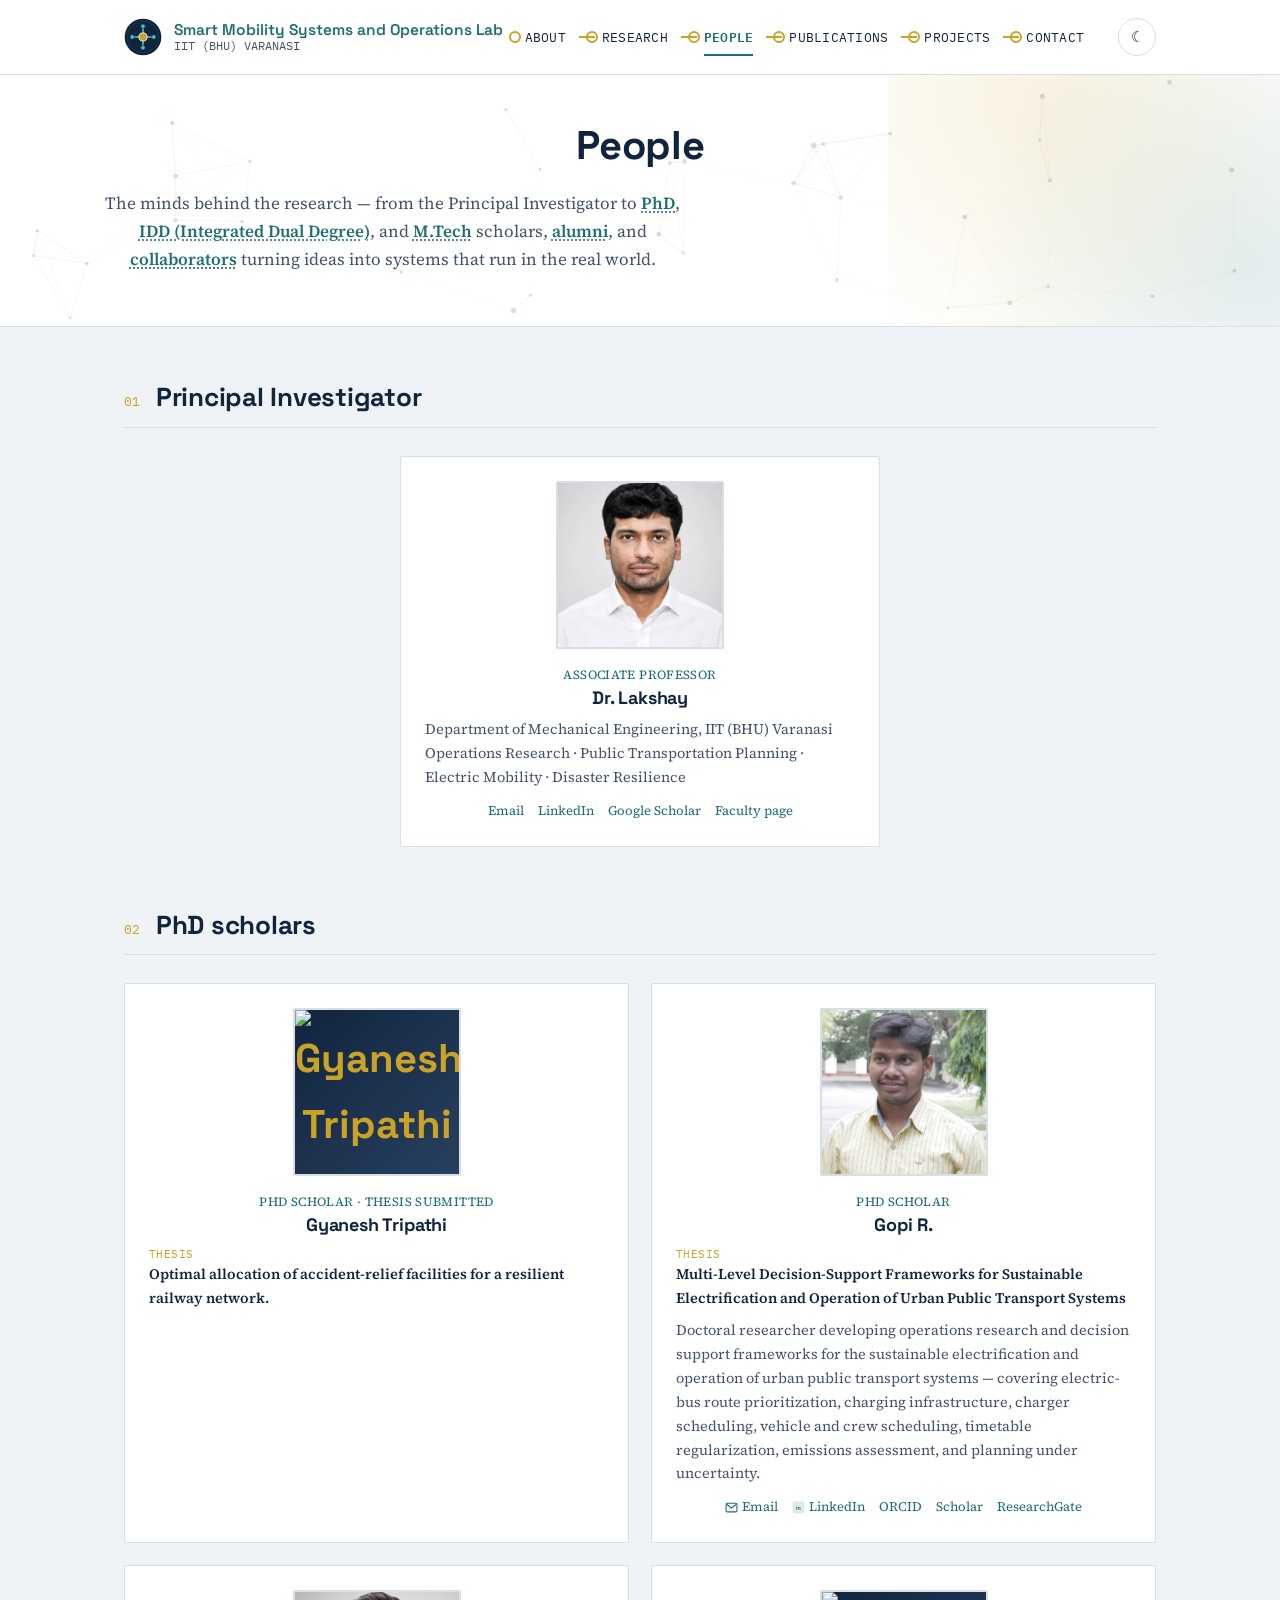
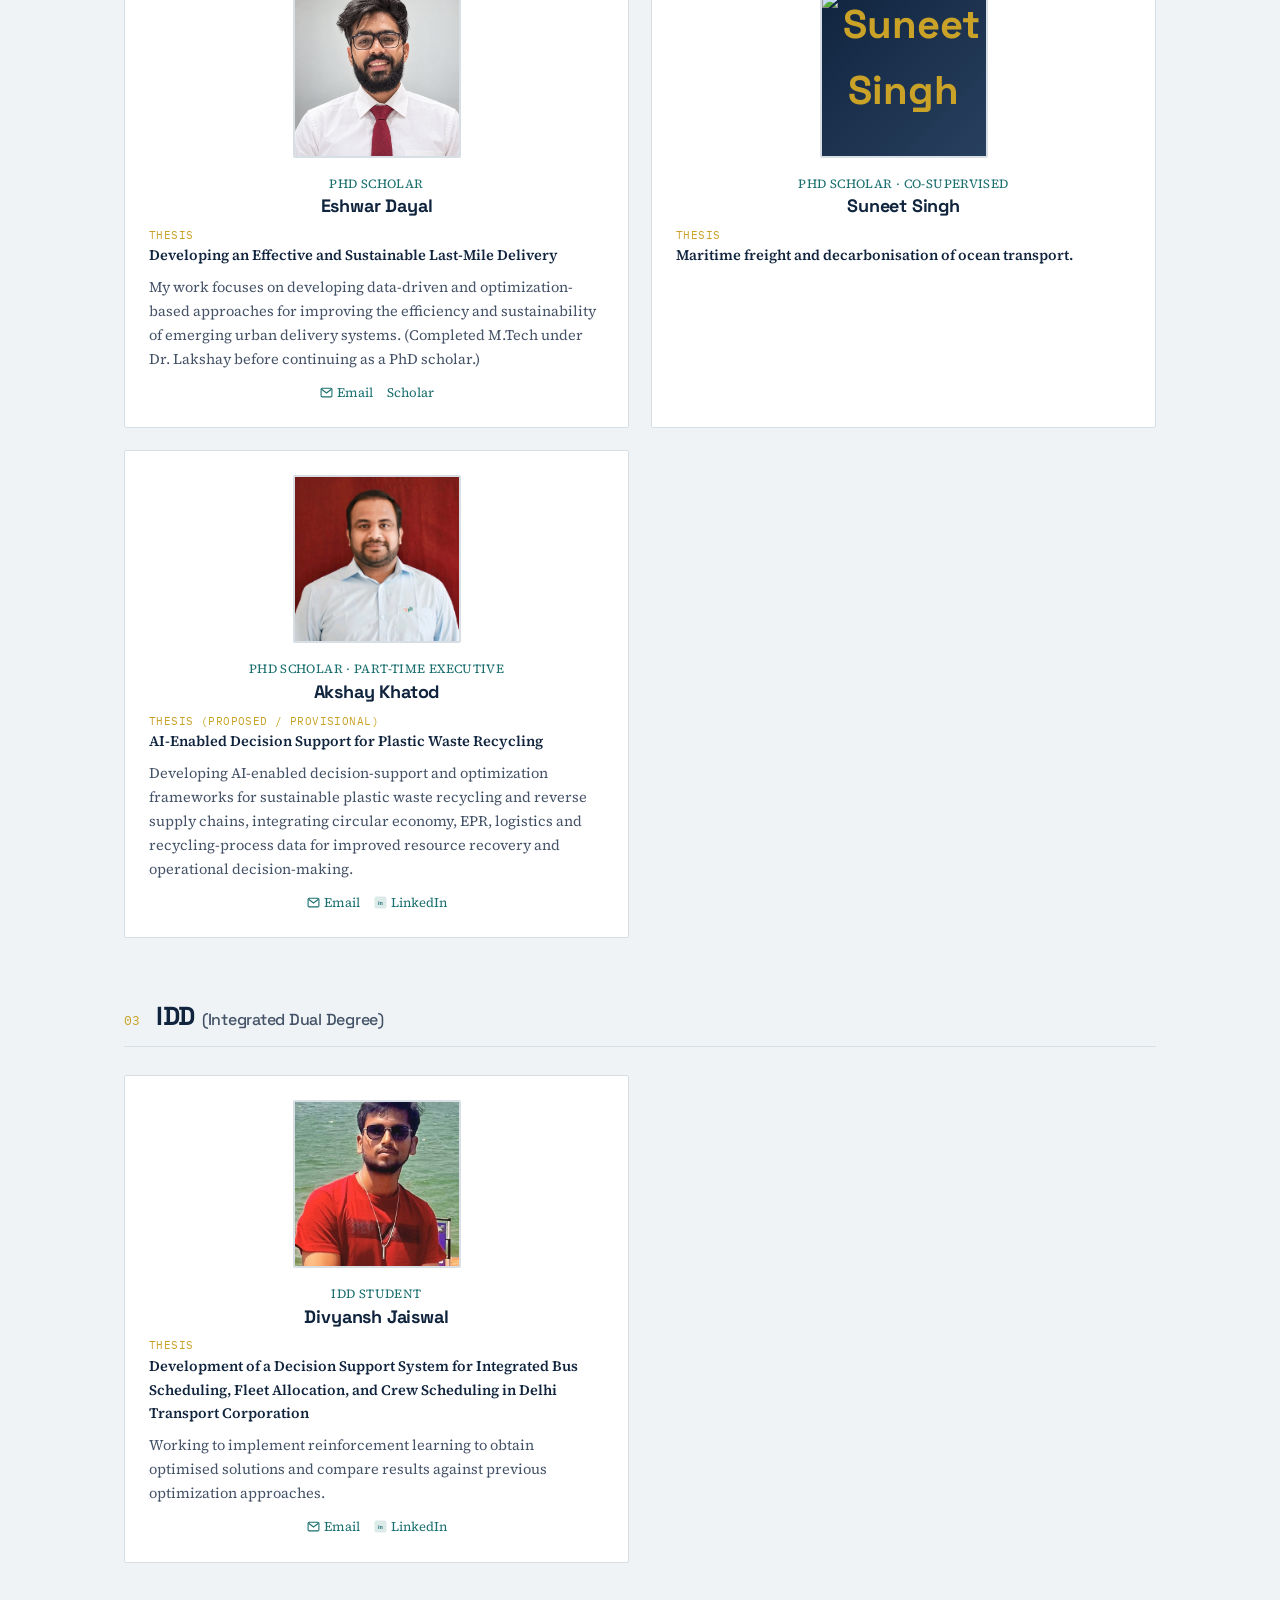
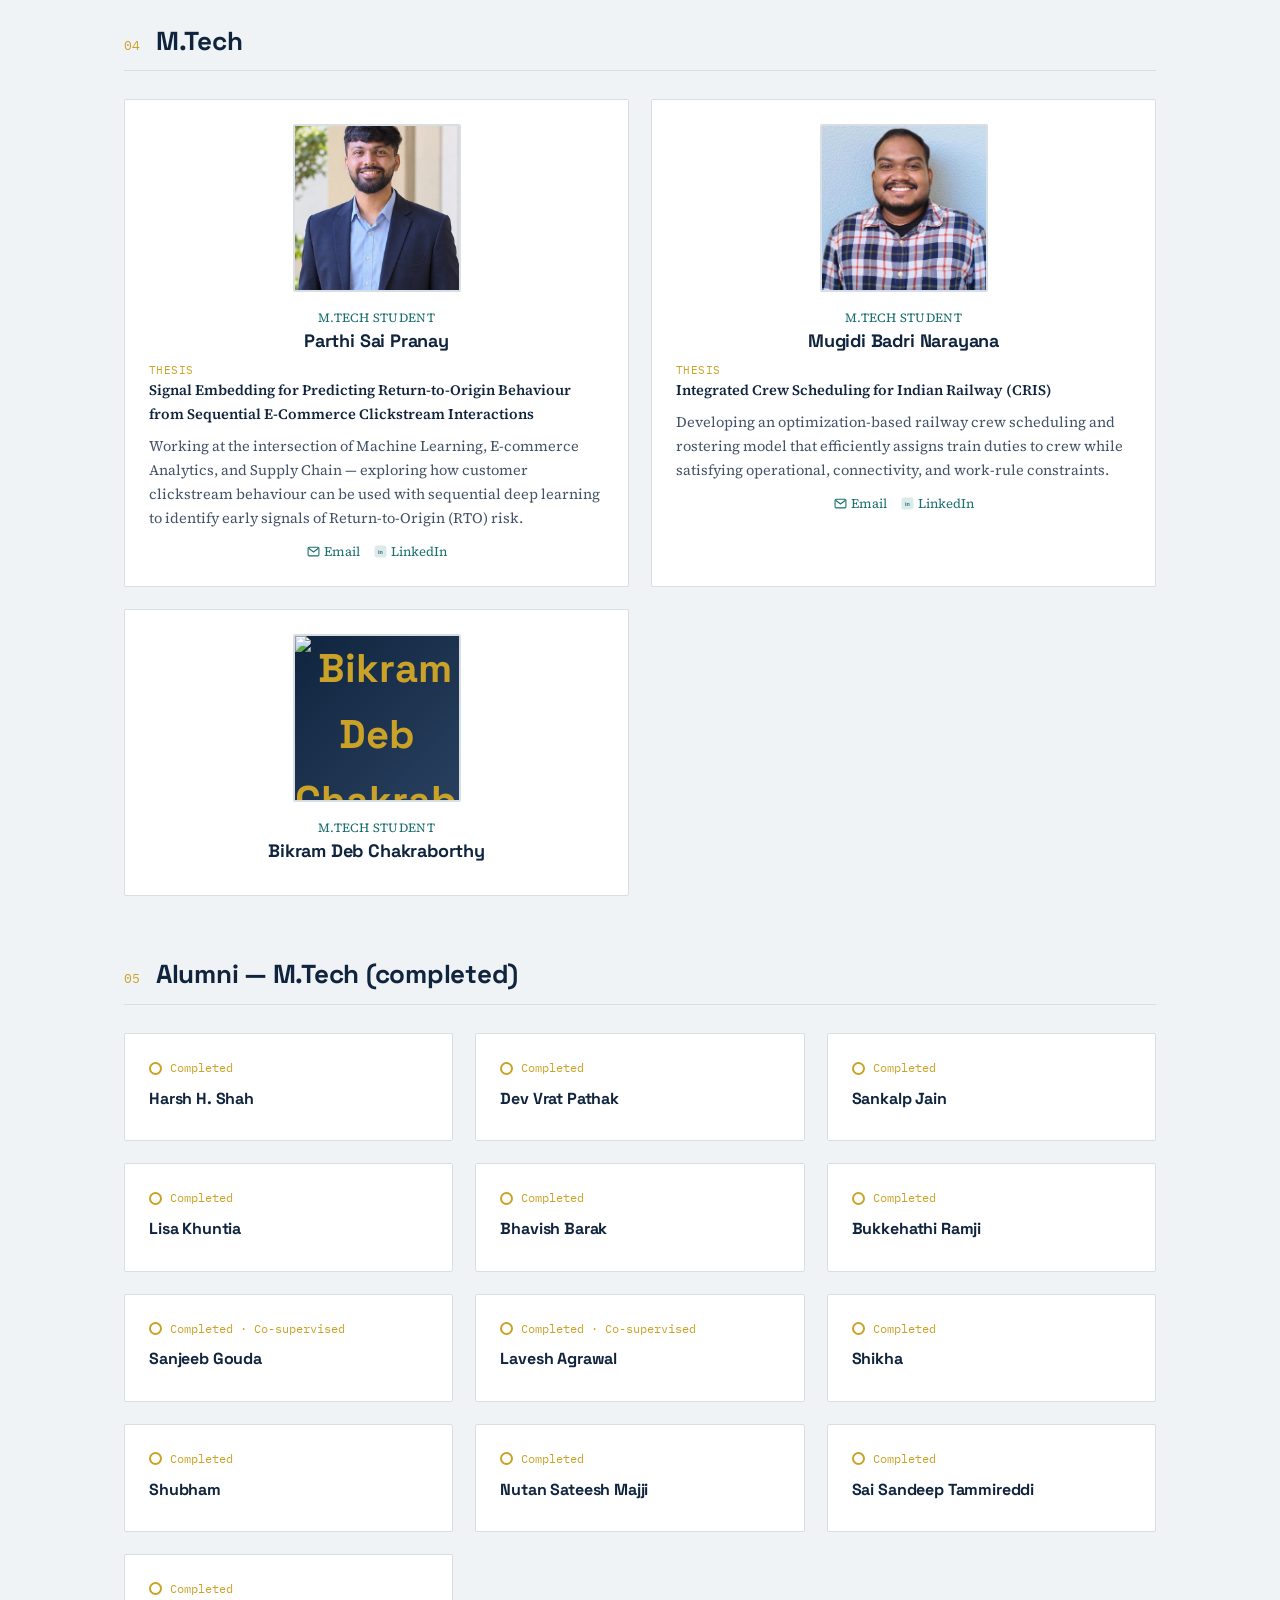
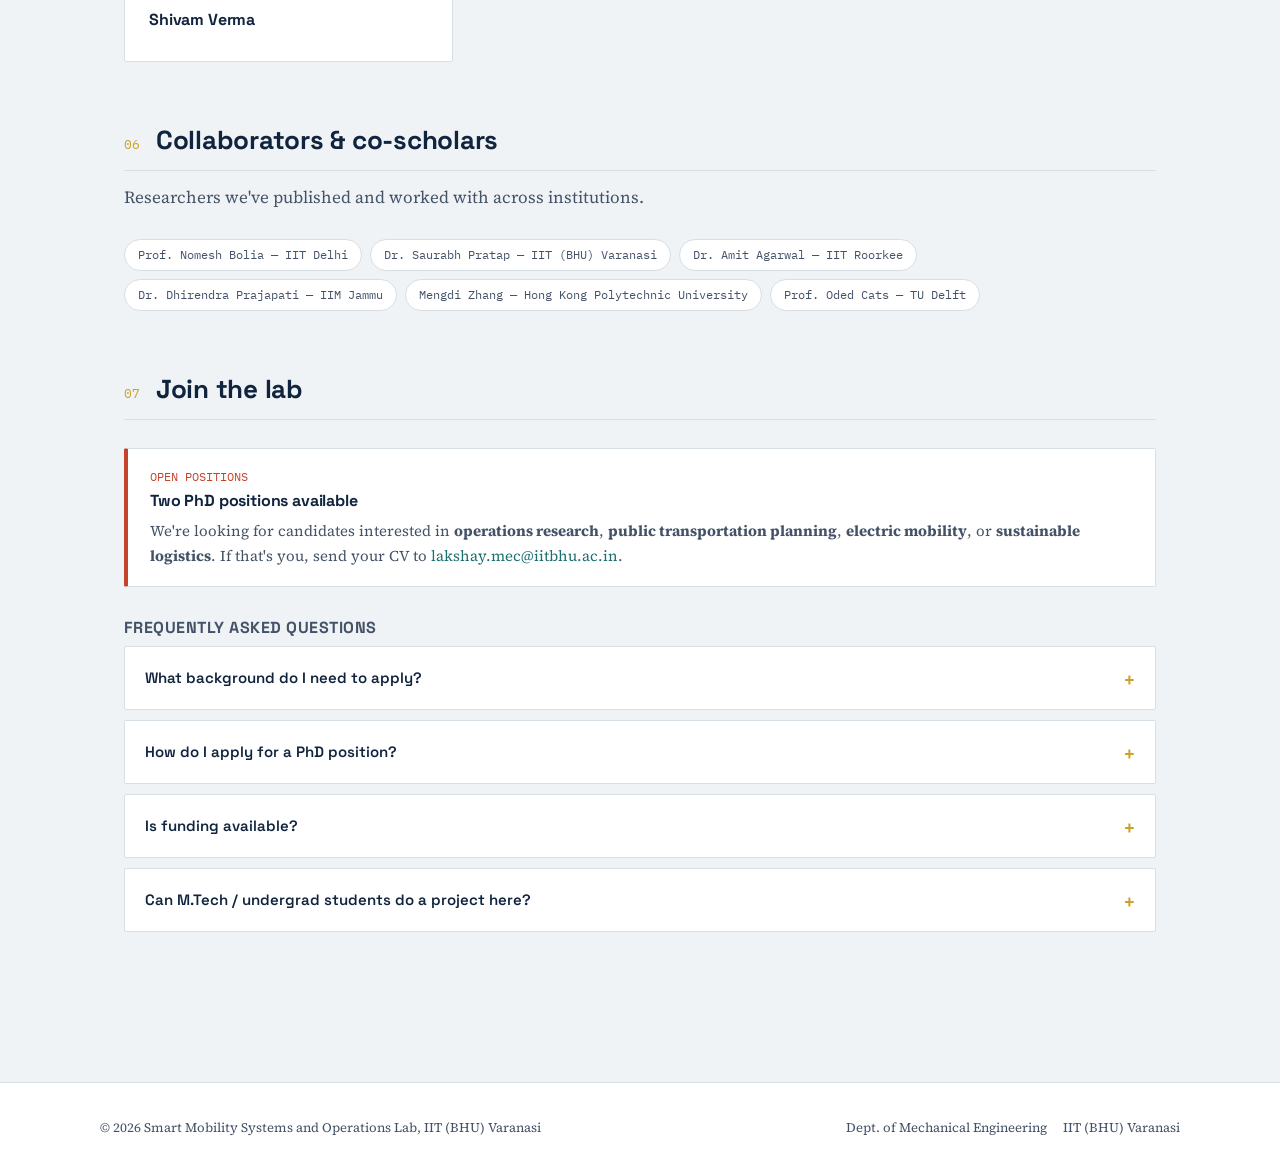
==== people.html @ c3d8826c "Rename people (2).html to people.html" ====
<!DOCTYPE html>
<html lang="en">
<head>
<meta charset="UTF-8">
<meta name="viewport" content="width=device-width, initial-scale=1.0">
<title>People · Smart Mobility Systems and Operations Lab</title>
<link rel="stylesheet" href="css/style.css">
</head>
<body>
<div class="scroll-progress"></div>

<header class="site-header">
  <div class="header-inner">
    <a class="brand" href="index.html" style="text-decoration:none;">
      <div class="brand-mark"><svg viewBox="0 0 120 120" xmlns="http://www.w3.org/2000/svg" role="img" aria-labelledby="th dh"><title id="th">SMSO Lab mark</title><desc id="dh">A gold hub connected by four teal spokes to four outer nodes on a navy circular badge, one spoke per letter of Smart, Mobility, Systems, Operations.</desc><style>.h-bg{fill:#10243E;}.h-ring{fill:none;stroke:#1B6F6F;stroke-width:2;opacity:.5;}.h-spoke{stroke:#3FC7C1;stroke-width:5;stroke-linecap:round;transition:stroke-width .25s ease;}svg:hover .h-spoke{stroke-width:6;}.h-node{fill:#3FC7C1;stroke:#10243E;stroke-width:2;transform-origin:center;transform-box:fill-box;transition:transform .3s ease;}svg:hover .h-node{transform:scale(1.25);}.h-hub{fill:#C9A227;stroke:#FFFFFF;stroke-width:2.5;transform-origin:center;transform-box:fill-box;transition:transform .4s ease;}svg:hover .h-hub{transform:rotate(20deg);}</style><circle class="h-bg" cx="60" cy="60" r="58"/><circle class="h-ring" cx="60" cy="60" r="50"/><line class="h-spoke" x1="60" y1="60" x2="60" y2="26"/><line class="h-spoke" x1="60" y1="60" x2="94" y2="60"/><line class="h-spoke" x1="60" y1="60" x2="60" y2="94"/><line class="h-spoke" x1="60" y1="60" x2="26" y2="60"/><circle class="h-node" cx="60" cy="26" r="7"/><circle class="h-node" cx="94" cy="60" r="7"/><circle class="h-node" cx="60" cy="94" r="7"/><circle class="h-node" cx="26" cy="60" r="7"/><circle class="h-hub" cx="60" cy="60" r="13"/></svg></div>
      <div class="brand-text">
        <div class="name">Smart Mobility Systems and Operations Lab</div>
        <div class="sub">IIT (BHU) VARANASI</div>
      </div>
    </a>
    <nav class="route" aria-label="Primary">
      <ul>
        <li><a href="index.html">About</a></li>
        <li><a href="research.html">Research</a></li>
        <li><a class="current" href="people.html">People</a></li>
        <li><a href="publications.html">Publications</a></li>
        <li><a href="projects.html">Projects</a></li>
        <li><a href="contact.html">Contact</a></li>
      </ul>
    </nav>
    <div class="header-actions">
      <button class="theme-toggle" aria-label="Toggle dark mode">☾</button>
      <button class="nav-toggle" aria-label="Toggle navigation" aria-expanded="false">☰</button>
    </div>
  </div>
</header>

<div class="page-hero">
  <canvas id="network-canvas" aria-hidden="true" style="position:absolute;inset:0;width:100%;height:100%;opacity:.35;pointer-events:none;"></canvas>
  <div class="page-hero-inner center">
    <h1>People</h1>
    <p class="lede">The minds behind the research — from the Principal Investigator to <a href="#phd">PhD</a>, <a href="#idd">IDD (Integrated Dual Degree)</a>, and <a href="#mtech">M.Tech</a> scholars, <a href="#alumni">alumni</a>, and <a href="#collaborators">collaborators</a> turning ideas into systems that run in the real world.</p>
  </div>
</div>

<main>

  <section id="pi">
    <div class="section-head reveal"><span class="num">01</span><h2>Principal Investigator</h2></div>
    <div class="card person" style="max-width:480px; margin:0 auto;">
      <div class="avatar"><img src="assets/photos/lakshay.jpg" alt="Dr. Lakshay"></div>
      <div class="person-body">
        <div class="role">Associate Professor</div>
        <h3>Dr. Lakshay</h3>
        <p class="topic">Department of Mechanical Engineering, IIT (BHU) Varanasi<br>
        Operations Research · Public Transportation Planning · Electric Mobility · Disaster Resilience</p>
        <div class="links">
          <a href="mailto:lakshay.mec@iitbhu.ac.in">Email</a>
          <a href="https://www.linkedin.com/in/lakshay-taneja-345a35150/" target="_blank" rel="noopener">LinkedIn</a>
          <a href="https://scholar.google.com/citations?user=Z9TCeUoAAAAJ" target="_blank" rel="noopener">Google Scholar</a>
          <a href="https://www.iitbhu.ac.in/dept/mec/people/lakshaymec" target="_blank" rel="noopener">Faculty page</a>
        </div>
      </div>
    </div>
  </section>

  <section id="phd">
    <div class="section-head reveal"><span class="num">02</span><h2>PhD scholars</h2></div>
    <div class="grid cols-2">

      <div class="card person reveal">
        <div class="avatar"><img src="assets/photos/gyanesh-tripathi.jpg" alt="Gyanesh Tripathi"></div>
        <div class="person-body">
          <div class="role">PhD Scholar · Thesis Submitted</div>
          <h3>Gyanesh Tripathi</h3>
          <p class="thesis-label">Thesis</p>
          <p class="thesis">Optimal allocation of accident-relief facilities for a resilient railway network.</p>
        </div>
      </div>

      <div class="card person reveal" data-meta="2021 Batch (Even) &middot; Mechanical Engineering, Industrial Management Specialization">
        <div class="avatar"><img src="assets/photos/gopi-r.jpg" alt="Gopi R."></div>
        <div class="person-body">
          <div class="role">PhD Scholar</div>
          <h3>Gopi R.</h3>
          <p class="thesis-label">Thesis</p>
          <p class="thesis">Multi-Level Decision-Support Frameworks for Sustainable Electrification and Operation of Urban Public Transport Systems</p>
          <p class="topic">Doctoral researcher developing operations research and decision support frameworks for the sustainable electrification and operation of urban public transport systems — covering electric-bus route prioritization, charging infrastructure, charger scheduling, vehicle and crew scheduling, timetable regularization, emissions assessment, and planning under uncertainty.</p>
          <div class="links">
            <a href="mailto:gopir.rs.mec21@itbhu.ac.in"><svg width="13" height="13" viewBox="0 0 24 24" aria-hidden="true"><rect x="2" y="4" width="20" height="16" rx="2" fill="none" stroke="currentColor" stroke-width="2"/><path d="M3 6l9 7 9-7" fill="none" stroke="currentColor" stroke-width="2"/></svg>Email</a>
            <a href="https://www.linkedin.com/in/gopi-rangaraj-8b5ab7138" target="_blank" rel="noopener"><svg width="13" height="13" viewBox="0 0 24 24" aria-hidden="true"><rect x="1" y="1" width="22" height="22" rx="4" fill="currentColor" opacity="0.15"/><text x="12" y="16.5" font-size="10" font-family="Arial,sans-serif" font-weight="700" fill="currentColor" text-anchor="middle">in</text></svg>LinkedIn</a>
            <a href="https://orcid.org/0000-0002-7881-3541" target="_blank" rel="noopener">ORCID</a>
            <a href="https://scholar.google.com/citations?user=cV0H-F8AAAAJ&hl=en" target="_blank" rel="noopener">Scholar</a>
            <a href="https://www.researchgate.net/profile/Gopi-Rangaraj" target="_blank" rel="noopener">ResearchGate</a>
          </div>
        </div>
      </div>

      <div class="card person reveal" data-meta="2023 Batch &middot; Industrial Management">
        <div class="avatar"><img src="assets/photos/eshwar-dayal.jpg" alt="Eshwar Dayal"></div>
        <div class="person-body">
          <div class="role">PhD Scholar</div>
          <h3>Eshwar Dayal</h3>
          <p class="thesis-label">Thesis</p>
          <p class="thesis">Developing an Effective and Sustainable Last-Mile Delivery</p>
          <p class="topic">My work focuses on developing data-driven and optimization-based approaches for improving the efficiency and sustainability of emerging urban delivery systems. (Completed M.Tech under Dr. Lakshay before continuing as a PhD scholar.)</p>
          <div class="links">
            <a href="mailto:eshwardayal.rs.mec23@itbhu.ac.in"><svg width="13" height="13" viewBox="0 0 24 24" aria-hidden="true"><rect x="2" y="4" width="20" height="16" rx="2" fill="none" stroke="currentColor" stroke-width="2"/><path d="M3 6l9 7 9-7" fill="none" stroke="currentColor" stroke-width="2"/></svg>Email</a>
            <a href="https://scholar.google.com/citations?user=zMvcw2IAAAAJ&hl=en" target="_blank" rel="noopener">Scholar</a>
          </div>
        </div>
      </div>

      <div class="card person reveal">
        <div class="avatar"><img src="assets/photos/suneet-singh.jpg" alt="Suneet Singh"></div>
        <div class="person-body">
          <div class="role">PhD Scholar · Co-supervised</div>
          <h3>Suneet Singh</h3>
          <p class="thesis-label">Thesis</p>
          <p class="thesis">Maritime freight and decarbonisation of ocean transport.</p>
        </div>
      </div>

      <div class="card person reveal" data-meta="2026 Batch &middot; NC Jain School of Decision Sciences &amp; Engineering">
        <div class="avatar"><img src="assets/photos/akshay-khatod.jpg" alt="Akshay Khatod"></div>
        <div class="person-body">
          <div class="role">PhD Scholar · Part-Time Executive</div>
          <h3>Akshay Khatod</h3>
          <p class="thesis-label">Thesis (Proposed / Provisional)</p>
          <p class="thesis">AI-Enabled Decision Support for Plastic Waste Recycling</p>
          <p class="topic">Developing AI-enabled decision-support and optimization frameworks for sustainable plastic waste recycling and reverse supply chains, integrating circular economy, EPR, logistics and recycling-process data for improved resource recovery and operational decision-making.</p>
          <div class="links">
            <a href="mailto:akshaykhatod.rs.dse26@itbhu.ac.in"><svg width="13" height="13" viewBox="0 0 24 24" aria-hidden="true"><rect x="2" y="4" width="20" height="16" rx="2" fill="none" stroke="currentColor" stroke-width="2"/><path d="M3 6l9 7 9-7" fill="none" stroke="currentColor" stroke-width="2"/></svg>Email</a>
            <a href="https://in.linkedin.com/in/akshaykhatod" target="_blank" rel="noopener"><svg width="13" height="13" viewBox="0 0 24 24" aria-hidden="true"><rect x="1" y="1" width="22" height="22" rx="4" fill="currentColor" opacity="0.15"/><text x="12" y="16.5" font-size="10" font-family="Arial,sans-serif" font-weight="700" fill="currentColor" text-anchor="middle">in</text></svg>LinkedIn</a>
          </div>
        </div>
      </div>

    </div>
  </section>

  <section id="idd">
    <div class="section-head reveal"><span class="num">03</span><h2>IDD <span style="color:var(--ink-soft); font-weight:500; font-size:16px;">(Integrated Dual Degree)</span></h2></div>
    <div class="grid cols-2">
      <div class="card person reveal" data-meta="2027 Batch &middot; Mechanical Engineering">
        <div class="avatar"><img src="assets/photos/divyansh-jaiswal.jpg" alt="Divyansh Jaiswal"></div>
        <div class="person-body">
          <div class="role">IDD Student</div>
          <h3>Divyansh Jaiswal</h3>
          <p class="thesis-label">Thesis</p>
          <p class="thesis">Development of a Decision Support System for Integrated Bus Scheduling, Fleet Allocation, and Crew Scheduling in Delhi Transport Corporation</p>
          <p class="topic">Working to implement reinforcement learning to obtain optimised solutions and compare results against previous optimization approaches.</p>
          <div class="links">
            <a href="mailto:divyansh.jaiswal.cd.mec22@itbhu.ac.in"><svg width="13" height="13" viewBox="0 0 24 24" aria-hidden="true"><rect x="2" y="4" width="20" height="16" rx="2" fill="none" stroke="currentColor" stroke-width="2"/><path d="M3 6l9 7 9-7" fill="none" stroke="currentColor" stroke-width="2"/></svg>Email</a>
            <a href="https://www.linkedin.com/in/divyansh-jaiswal-2a5956257" target="_blank" rel="noopener"><svg width="13" height="13" viewBox="0 0 24 24" aria-hidden="true"><rect x="1" y="1" width="22" height="22" rx="4" fill="currentColor" opacity="0.15"/><text x="12" y="16.5" font-size="10" font-family="Arial,sans-serif" font-weight="700" fill="currentColor" text-anchor="middle">in</text></svg>LinkedIn</a>
          </div>
        </div>
      </div>
    </div>
  </section>

  <section id="mtech">
    <div class="section-head reveal"><span class="num">04</span><h2>M.Tech</h2></div>
    <div class="grid cols-2">

      <div class="card person reveal" data-meta="2025&ndash;27 &middot; Decision Sciences and Engineering">
        <div class="avatar"><img src="assets/photos/parthi-sai-pranay.jpg" alt="Parthi Sai Pranay"></div>
        <div class="person-body">
          <div class="role">M.Tech Student</div>
          <h3>Parthi Sai Pranay</h3>
          <p class="thesis-label">Thesis</p>
          <p class="thesis">Signal Embedding for Predicting Return-to-Origin Behaviour from Sequential E-Commerce Clickstream Interactions</p>
          <p class="topic">Working at the intersection of Machine Learning, E-commerce Analytics, and Supply Chain — exploring how customer clickstream behaviour can be used with sequential deep learning to identify early signals of Return-to-Origin (RTO) risk.</p>
          <div class="links">
            <a href="mailto:parthisaipranay.dse25@itbhu.ac.in"><svg width="13" height="13" viewBox="0 0 24 24" aria-hidden="true"><rect x="2" y="4" width="20" height="16" rx="2" fill="none" stroke="currentColor" stroke-width="2"/><path d="M3 6l9 7 9-7" fill="none" stroke="currentColor" stroke-width="2"/></svg>Email</a>
            <a href="https://www.linkedin.com/in/parthi-sai-pranay-3a9b69242" target="_blank" rel="noopener"><svg width="13" height="13" viewBox="0 0 24 24" aria-hidden="true"><rect x="1" y="1" width="22" height="22" rx="4" fill="currentColor" opacity="0.15"/><text x="12" y="16.5" font-size="10" font-family="Arial,sans-serif" font-weight="700" fill="currentColor" text-anchor="middle">in</text></svg>LinkedIn</a>
          </div>
        </div>
      </div>

      <div class="card person reveal" data-meta="2025&ndash;27 &middot; Decision Sciences and Engineering">
        <div class="avatar"><img src="assets/photos/mugidi-badri-narayana.jpg" alt="Mugidi Badri Narayana"></div>
        <div class="person-body">
          <div class="role">M.Tech Student</div>
          <h3>Mugidi Badri Narayana</h3>
          <p class="thesis-label">Thesis</p>
          <p class="thesis">Integrated Crew Scheduling for Indian Railway (CRIS)</p>
          <p class="topic">Developing an optimization-based railway crew scheduling and rostering model that efficiently assigns train duties to crew while satisfying operational, connectivity, and work-rule constraints.</p>
          <div class="links">
            <a href="mailto:mugidibadrinarayana1050@gmail.com"><svg width="13" height="13" viewBox="0 0 24 24" aria-hidden="true"><rect x="2" y="4" width="20" height="16" rx="2" fill="none" stroke="currentColor" stroke-width="2"/><path d="M3 6l9 7 9-7" fill="none" stroke="currentColor" stroke-width="2"/></svg>Email</a>
            <a href="https://www.linkedin.com/in/mugidi-badri-narayana-a75241212" target="_blank" rel="noopener"><svg width="13" height="13" viewBox="0 0 24 24" aria-hidden="true"><rect x="1" y="1" width="22" height="22" rx="4" fill="currentColor" opacity="0.15"/><text x="12" y="16.5" font-size="10" font-family="Arial,sans-serif" font-weight="700" fill="currentColor" text-anchor="middle">in</text></svg>LinkedIn</a>
          </div>
        </div>
      </div>

      <div class="card person reveal">
        <div class="avatar"><img src="assets/photos/bikram-deb-chakraborthy.jpg" alt="Bikram Deb Chakraborthy"></div>
        <div class="person-body">
          <div class="role">M.Tech Student</div>
          <h3>Bikram Deb Chakraborthy</h3>
        </div>
      </div>

    </div>
  </section>

  <section id="alumni">
    <div class="section-head reveal"><span class="num">05</span><h2>Alumni — M.Tech (completed)</h2></div>
    <div class="grid cols-3">
      <div class="card reveal"><div class="stop-index">Completed</div><h3 style="font-size:16px;">Harsh H. Shah</h3></div>
      <div class="card reveal"><div class="stop-index">Completed</div><h3 style="font-size:16px;">Dev Vrat Pathak</h3></div>
      <div class="card reveal"><div class="stop-index">Completed</div><h3 style="font-size:16px;">Sankalp Jain</h3></div>
      <div class="card reveal"><div class="stop-index">Completed</div><h3 style="font-size:16px;">Lisa Khuntia</h3></div>
      <div class="card reveal"><div class="stop-index">Completed</div><h3 style="font-size:16px;">Bhavish Barak</h3></div>
      <div class="card reveal"><div class="stop-index">Completed</div><h3 style="font-size:16px;">Bukkehathi Ramji</h3></div>
      <div class="card reveal"><div class="stop-index">Completed · Co-supervised</div><h3 style="font-size:16px;">Sanjeeb Gouda</h3></div>
      <div class="card reveal"><div class="stop-index">Completed · Co-supervised</div><h3 style="font-size:16px;">Lavesh Agrawal</h3></div>
      <div class="card reveal"><div class="stop-index">Completed</div><h3 style="font-size:16px;">Shikha</h3></div>
      <div class="card reveal"><div class="stop-index">Completed</div><h3 style="font-size:16px;">Shubham</h3></div>
      <div class="card reveal"><div class="stop-index">Completed</div><h3 style="font-size:16px;">Nutan Sateesh Majji</h3></div>
      <div class="card reveal"><div class="stop-index">Completed</div><h3 style="font-size:16px;">Sai Sandeep Tammireddi</h3></div>
      <div class="card reveal"><div class="stop-index">Completed</div><h3 style="font-size:16px;">Shivam Verma</h3></div>
    </div>
  </section>

  <section id="collaborators">
    <div class="section-head reveal"><span class="num">06</span><h2>Collaborators &amp; co-scholars</h2></div>
    <p class="section-intro">Researchers we've published and worked with across institutions.</p>
    <div class="tag-row">
      <span class="tag">Prof. Nomesh Bolia — IIT Delhi</span>
      <span class="tag">Dr. Saurabh Pratap — IIT (BHU) Varanasi</span>
      <span class="tag">Dr. Amit Agarwal — IIT Roorkee</span>
      <span class="tag">Dr. Dhirendra Prajapati — IIM Jammu</span>
      <span class="tag">Mengdi Zhang — Hong Kong Polytechnic University</span>
      <span class="tag">Prof. Oded Cats — TU Delft</span>
    </div>
  </section>

  <section id="join">
    <div class="section-head reveal"><span class="num">07</span><h2>Join the lab</h2></div>
    <div class="announce reveal">
      <div class="meta">Open positions</div>
      <h4>Two PhD positions available</h4>
      <p>We're looking for candidates interested in <strong>operations research</strong>, <strong>public transportation planning</strong>, <strong>electric mobility</strong>, or <strong>sustainable logistics</strong>. If that's you, send your CV to
      <a href="mailto:lakshay.mec@iitbhu.ac.in">lakshay.mec@iitbhu.ac.in</a>.</p>
    </div>

    <h3 style="margin-top:32px; font-size:16px; text-transform:uppercase; letter-spacing:.03em; color:var(--ink-soft);">Frequently asked questions</h3>
    <div class="faq-list reveal">
      <div class="faq">
        <button class="faq-q">What background do I need to apply? <span class="plus">+</span></button>
        <div class="faq-a"><p>A degree in Industrial/Mechanical/Civil Engineering, Operations Research, Applied Mathematics, or a related quantitative field. Prior coding experience (Python/MATLAB) and interest in optimisation or data analytics is a strong plus, but not mandatory.</p></div>
      </div>
      <div class="faq">
        <button class="faq-q">How do I apply for a PhD position? <span class="plus">+</span></button>
        <div class="faq-a"><p>Email your CV, academic transcripts, and a short note on your research interests to lakshay.mec@iitbhu.ac.in, and separately apply through the official IIT (BHU) PhD admissions portal when the cycle opens.</p></div>
      </div>
      <div class="faq">
        <button class="faq-q">Is funding available? <span class="plus">+</span></button>
        <div class="faq-a"><p>Yes — PhD scholars typically receive an institute assistantship, and several lab projects carry additional project-linked funding depending on availability at the time of joining.</p></div>
      </div>
      <div class="faq">
        <button class="faq-q">Can M.Tech / undergrad students do a project here? <span class="plus">+</span></button>
        <div class="faq-a"><p>Yes, the lab regularly hosts M.Tech thesis students and undergraduate project interns. Reach out with your CV and areas of interest, ideally a semester before you'd like to start.</p></div>
      </div>
    </div>
  </section>

</main>

<footer>
  <div class="footer-inner">
    <div>© <span id="year"></span> Smart Mobility Systems and Operations Lab, IIT (BHU) Varanasi</div>
    <div class="footer-links">
      <a href="https://www.iitbhu.ac.in/dept/mec" target="_blank" rel="noopener">Dept. of Mechanical Engineering</a>
      <a href="https://www.iitbhu.ac.in" target="_blank" rel="noopener">IIT (BHU) Varanasi</a>
    </div>
  </div>
</footer>
<button class="back-to-top" aria-label="Back to top">↑</button>

<div class="profile-modal" id="profileModal" aria-hidden="true">
  <div class="profile-modal-backdrop" data-close></div>
  <div class="profile-modal-content" role="dialog" aria-modal="true" aria-labelledby="pmName">
    <button class="profile-modal-close" aria-label="Close" data-close>&times;</button>
    <img class="profile-modal-photo" src="" alt="">
    <div class="profile-modal-role"></div>
    <h3 class="profile-modal-name" id="pmName"></h3>
    <div class="profile-modal-meta"></div>
    <div class="profile-modal-body"></div>
    <div class="profile-modal-links"></div>
  </div>
</div>

<script src="assets/js/main.js"></script>
<script src="assets/js/profile-modal.js"></script>
</body>
</html>
---- css/style.css ----
/* ============================================================
   SML Lab — Design System
   Concept: the lab studies transit networks & logistics flows.
   The site borrows the visual language of a metro/transit map —
   route lines, stations, stops — as its one signature device,
   used sparingly in navigation and section dividers only.
   ============================================================ */

@import url('https://fonts.googleapis.com/css2?family=Space+Grotesk:wght@400;500;600;700&family=Source+Serif+4:opsz,wght@8..60,400;8..60,500;8..60,600&family=IBM+Plex+Mono:wght@400;500&display=swap');

:root{
  --bg:        #EFF3F6;
  --paper:     #FFFFFF;
  --ink:       #10243E;
  --ink-soft:  #445267;
  --line:      #D7DEE4;
  --gold:      #C9A227;   /* route line / accent */
  --teal:      #1B6F6F;   /* secondary route line */
  --coral:     #C4432B;   /* announcements / alerts, used sparingly */
  --radius:    2px;
  --maxw:      1080px;
}

[data-theme="dark"]{
  --bg:        #0B1626;
  --paper:     #101F35;
  --ink:       #EDF1F6;
  --ink-soft:  #9DAAC0;
  --line:      #223353;
  --gold:      #E0B940;
  --teal:      #3FC7C1;
  --coral:     #E2604A;
}

body, .card, .site-header, footer, .btn, nav.route a{
  transition:background-color .35s ease, color .35s ease, border-color .35s ease;
}

*{box-sizing:border-box;}
html{scroll-behavior:smooth;}
body{
  margin:0;
  background:var(--bg);
  color:var(--ink);
  font-family:'Source Serif 4', Georgia, serif;
  font-size:17px;
  line-height:1.65;
  -webkit-font-smoothing:antialiased;
}

h1,h2,h3,h4,.display{
  font-family:'Space Grotesk', sans-serif;
  color:var(--ink);
  line-height:1.15;
  letter-spacing:-0.01em;
  margin:0 0 .5em;
}
.mono, .meta, .eyebrow, nav, .stops, .tag{
  font-family:'IBM Plex Mono', monospace;
}

a{color:var(--teal); text-decoration:none;}
a:hover{text-decoration:underline;}
a:focus-visible, button:focus-visible{outline:2px solid var(--gold); outline-offset:2px;}

img{max-width:100%; display:block;}

.wrap{max-width:var(--maxw); margin:0 auto; padding:0 24px;}

/* ---------- Route-line header ---------- */
.site-header{
  background:var(--paper);
  border-bottom:1px solid var(--line);
  position:sticky; top:0; z-index:50;
}
.header-inner{
  display:flex; align-items:center; justify-content:space-between;
  padding:18px 24px; max-width:var(--maxw); margin:0 auto; gap:20px;
}
.brand{display:flex; align-items:center; gap:12px; min-width:0;}
.brand-mark{
  width:38px; height:38px; border-radius:50%;
  display:flex; align-items:center; justify-content:center;
  flex:none; overflow:hidden;
}
.brand-mark svg{ width:100%; height:100%; }
.brand-text{line-height:1.2; min-width:0;}
.brand-text .name{font-family:'Space Grotesk',sans-serif; font-weight:600; font-size:15.5px; white-space:nowrap;}
.brand-text .sub{font-size:11.5px; color:var(--ink-soft); font-family:'IBM Plex Mono',monospace; white-space:nowrap;}

/* the "line" nav: a horizontal route with station dots per section */
nav.route{
  display:flex; align-items:center; flex-wrap:wrap;
  font-size:12.5px; letter-spacing:.02em;
}
nav.route ul{list-style:none; display:flex; margin:0; padding:0; position:relative;}
nav.route li{position:relative; padding:0 14px 0 22px;}
nav.route li::before{
  content:""; position:absolute; left:6px; top:50%; transform:translateY(-50%);
  width:8px; height:8px; border-radius:50%; background:var(--paper);
  border:2px solid var(--gold);
}
nav.route li::after{
  content:""; position:absolute; left:-1px; top:50%; transform:translateY(-1px);
  width:16px; height:2px; background:var(--gold);
}
nav.route li:first-child::after{display:none;}
nav.route a{color:var(--ink); text-transform:uppercase; padding:6px 0;}
nav.route a.current{color:var(--teal); font-weight:600; border-bottom:2px solid var(--teal);}
nav.route a:hover{text-decoration:none; color:var(--teal);}

.nav-toggle{display:none;}

/* ---------- Hero ---------- */
.hero{
  border-bottom:1px solid var(--line);
  background:
    radial-gradient(1200px 300px at 85% -20%, rgba(201,162,39,.10), transparent),
    var(--paper);
}
.hero-inner{max-width:var(--maxw); margin:0 auto; padding:76px 24px 56px;}
.eyebrow{
  color:var(--teal); font-size:12.5px; letter-spacing:.08em; text-transform:uppercase;
  display:flex; align-items:center; gap:8px; margin-bottom:18px;
}
.eyebrow::before{content:""; width:22px; height:2px; background:var(--gold); display:inline-block;}
.hero h1{font-size:clamp(32px,4.4vw,52px); max-width:16ch;}
.hero .lede{font-size:19px; color:var(--ink-soft); max-width:62ch; margin-top:14px;}
.hero .cta-row{margin-top:28px; display:flex; gap:14px; flex-wrap:wrap;}
.btn{
  display:inline-block; padding:11px 20px; border-radius:var(--radius);
  font-family:'Space Grotesk',sans-serif; font-weight:600; font-size:14px;
  border:1px solid var(--ink);
}
.btn.primary{background:var(--ink); color:var(--bg);}
.btn.primary:hover{background:#0b1a2e; text-decoration:none;}
.btn.ghost{background:transparent; color:var(--ink);}
.btn.ghost:hover{background:var(--ink); color:var(--bg); text-decoration:none;}

/* ---------- Section scaffolding ---------- */
main{max-width:var(--maxw); margin:0 auto; padding:56px 24px 80px;}
section{margin-bottom:64px;}
section:last-child{margin-bottom:0;}
.section-head{display:flex; align-items:baseline; gap:16px; margin-bottom:28px; border-bottom:1px solid var(--line); padding-bottom:14px;}
.section-head .num{font-family:'IBM Plex Mono',monospace; color:var(--gold); font-size:13px;}
.section-head h2{font-size:26px; margin:0;}
.section-intro{color:var(--ink-soft); max-width:70ch; margin:-16px 0 28px;}

/* page header (non-home pages) */
.page-hero{padding:48px 24px 36px; border-bottom:1px solid var(--line); background:var(--paper);}
.page-hero-inner{max-width:var(--maxw); margin:0 auto;}
.page-hero h1{font-size:clamp(28px,3.6vw,40px);}
.page-hero .lede{color:var(--ink-soft); max-width:65ch; font-size:17px; margin-top:10px;}
.page-hero .lede a{
  color:var(--teal); font-weight:600; text-decoration:underline; text-decoration-style:dotted;
  text-underline-offset:3px; transition:color .2s ease, text-decoration-style .2s ease;
}
.page-hero .lede a:hover{color:var(--gold); text-decoration-style:solid;}

/* ---------- Cards / grids ---------- */
.grid{display:grid; gap:22px;}
.grid.cols-3{grid-template-columns:repeat(3,1fr);}
.grid.cols-2{grid-template-columns:repeat(2,1fr);}
@media (max-width:820px){.grid.cols-3,.grid.cols-2{grid-template-columns:1fr;}}

.card{
  background:var(--paper); border:1px solid var(--line); border-radius:var(--radius);
  padding:24px; position:relative;
}
.card .stop-index{
  font-family:'IBM Plex Mono',monospace; font-size:12px; color:var(--gold);
  display:flex; align-items:center; gap:8px; margin-bottom:12px;
}
.card .stop-index::before{content:""; width:9px; height:9px; border-radius:50%; border:2px solid var(--gold); background:var(--paper); flex:none;}
.card h3{font-size:18px; margin-bottom:8px;}
.card p{margin:0; color:var(--ink-soft); font-size:15px;}

/* ---------- Timeline / route list (projects, announcements) ---------- */
.route-list{border-left:2px solid var(--line); margin-left:5px;}
.route-list .stop{position:relative; padding:0 0 30px 26px;}
.route-list .stop::before{
  content:""; position:absolute; left:-7px; top:4px;
  width:12px; height:12px; border-radius:50%; background:var(--paper); border:2px solid var(--teal);
}
.route-list .stop:last-child{padding-bottom:0;}
.route-list .stop .meta{font-size:12px; color:var(--ink-soft); text-transform:uppercase; letter-spacing:.03em;}
.route-list .stop h4{margin:4px 0 6px; font-size:17px;}
.route-list .stop p{margin:0; color:var(--ink-soft); font-size:15px;}

/* ---------- People ---------- */
.person{display:flex; flex-direction:column; align-items:center; text-align:center; gap:0;}
.avatar{
  width:168px; height:168px; border-radius:var(--radius); flex:none;
  background:linear-gradient(135deg,var(--ink),#28405f);
  display:flex; align-items:center; justify-content:center;
  color:var(--gold); font-family:'Space Grotesk',sans-serif; font-weight:700; font-size:40px;
  border:2px solid var(--line); overflow:hidden; margin-bottom:16px;
}
.avatar img{width:100%; height:100%; object-fit:cover; object-position:center;}
.person-body{width:100%;}
.person .role{font-size:12.5px; color:var(--teal); text-transform:uppercase; letter-spacing:.03em; margin-bottom:2px; text-align:center;}
.person h3{font-size:18px; margin:0 0 10px; text-align:center;}
.person .topic{color:var(--ink-soft); font-size:14.5px; margin:0 0 10px; text-align:left;}
.person .links{font-size:13px; display:flex; flex-wrap:wrap; gap:6px 14px; margin-top:10px; justify-content:center;}
.person .links a{display:inline-flex; align-items:center; gap:4px;}
.person .links a svg{flex:none;}
.person .thesis{font-weight:600; color:var(--ink); font-size:14.5px; margin:0 0 8px; text-align:left;}
.person .thesis-label{font-family:'IBM Plex Mono',monospace; font-size:10.5px; letter-spacing:.04em; text-transform:uppercase; color:var(--gold); text-align:left; display:block;}
.card.clickable-profile{cursor:pointer;}
.card.clickable-profile:hover .avatar{transform:scale(1.03); border-color:var(--gold);}
.avatar{transition:transform .25s ease, border-color .25s ease;}

@media (max-width:480px){
  .avatar{width:140px; height:140px;}
}

/* ---------- Profile modal (click-to-enlarge) ---------- */
.profile-modal{
  position:fixed; inset:0; z-index:300; display:none;
  align-items:center; justify-content:center; padding:24px;
}
.profile-modal.open{display:flex;}
.profile-modal-backdrop{
  position:absolute; inset:0; background:rgba(16,36,62,.78);
  backdrop-filter:blur(3px); -webkit-backdrop-filter:blur(3px);
}
.profile-modal-content{
  position:relative; background:var(--paper); border-radius:var(--radius);
  max-width:600px; width:100%; max-height:88vh; overflow-y:auto;
  padding:40px 36px 32px; text-align:center;
  box-shadow:0 40px 80px -24px rgba(0,0,0,.55);
  animation:modalIn .25s ease;
}
@keyframes modalIn{from{opacity:0; transform:scale(.94) translateY(8px);} to{opacity:1; transform:scale(1) translateY(0);}}
.profile-modal-close{
  position:absolute; top:14px; right:14px; width:36px; height:36px; border-radius:50%;
  border:1px solid var(--line); background:var(--paper); font-size:20px; line-height:1;
  cursor:pointer; color:var(--ink-soft); transition:background .2s ease, color .2s ease;
}
.profile-modal-close:hover{background:var(--ink); color:var(--bg);}
.profile-modal-photo{
  width:260px; height:260px; max-width:70vw; max-height:70vw;
  object-fit:cover; object-position:center; border-radius:var(--radius);
  margin:0 auto 20px; display:block; border:3px solid var(--line);
}
.profile-modal-role{
  font-family:'IBM Plex Mono',monospace; font-size:12.5px; color:var(--teal);
  text-transform:uppercase; letter-spacing:.03em; margin-bottom:4px;
}
.profile-modal-name{font-size:25px; margin-bottom:6px;}
.profile-modal-meta{
  font-family:'IBM Plex Mono',monospace; font-size:12px; color:var(--ink-soft); margin-bottom:18px;
}
.profile-modal-body{text-align:left;}
.profile-modal-body .thesis-label{margin-top:10px;}
.profile-modal-body .thesis{font-size:16px;}
.profile-modal-body .topic{font-size:15px; line-height:1.6;}
.profile-modal-links{
  margin-top:16px; display:flex; flex-wrap:wrap; justify-content:center;
  gap:8px 16px; font-size:13.5px; border-top:1px solid var(--line); padding-top:16px;
}
.profile-modal-links a{display:inline-flex; align-items:center; gap:4px;}

@media (max-width:600px){
  .profile-modal-content{padding:50px 20px 24px;}
  .profile-modal-photo{width:200px; height:200px;}
}

/* ---------- Publications ---------- */
.pub-year{
  font-family:'IBM Plex Mono',monospace; font-size:13px; color:var(--gold);
  margin:34px 0 14px; padding-top:22px; border-top:1px solid var(--line);
}
section:first-of-type .pub-year:first-child{border-top:none; padding-top:0; margin-top:0;}
.pub{padding:14px 0; border-bottom:1px solid var(--line); font-size:15.5px;}
.pub:last-child{border-bottom:none;}
.pub .authors{color:var(--ink-soft);}
.pub .venue{font-style:italic; color:var(--ink-soft);}
.pub .lakshay{font-weight:600; color:var(--ink); font-style:normal;}
.pub a.doi{font-family:'IBM Plex Mono',monospace; font-size:12.5px;}

/* ---------- Tags / filters ---------- */
.tag-row{display:flex; flex-wrap:wrap; gap:8px; margin-bottom:8px;}
.tag{
  border:1px solid var(--line); border-radius:20px; padding:5px 13px; font-size:12px;
  color:var(--ink-soft); background:var(--paper);
}

/* ---------- Announcement banner ---------- */
.announce{
  border:1px solid var(--line); border-left:4px solid var(--coral);
  background:var(--paper); padding:18px 22px; border-radius:var(--radius);
}
.announce .meta{color:var(--coral); font-size:12px; text-transform:uppercase; margin-bottom:6px;}
.announce h4{margin:0 0 8px; font-size:16px;}
.announce p{margin:0; color:var(--ink-soft); font-size:15px;}

/* ---------- Contact ---------- */
.contact-grid{display:grid; grid-template-columns:1.1fr .9fr; gap:40px;}
@media (max-width:820px){.contact-grid{grid-template-columns:1fr;}}
.contact-item{margin-bottom:20px;}
.contact-item .label{font-family:'IBM Plex Mono',monospace; font-size:11.5px; color:var(--teal); text-transform:uppercase; letter-spacing:.04em; margin-bottom:4px;}
.contact-item div{font-size:16px;}
.map-frame{border:1px solid var(--line); border-radius:var(--radius); overflow:hidden; height:100%; min-height:280px;}
.map-frame iframe{width:100%; height:100%; min-height:280px; border:0;}

/* ---------- Footer ---------- */
footer{
  border-top:1px solid var(--line); background:var(--paper);
  padding:34px 24px; margin-top:60px;
}
.footer-inner{
  max-width:var(--maxw); margin:0 auto; display:flex; justify-content:space-between;
  align-items:center; flex-wrap:wrap; gap:14px; color:var(--ink-soft); font-size:13px;
}
.footer-inner a{color:var(--ink-soft);}
.footer-links{display:flex; gap:16px;}

/* ---------- Mobile nav ---------- */
@media (max-width:760px){
  .header-inner{flex-wrap:wrap;}
  nav.route{width:100%; order:3;}
  nav.route ul{flex-wrap:wrap; row-gap:10px;}
}

/* ---------- Utility ---------- */
.center{text-align:center;}
.small{font-size:13px; color:var(--ink-soft);}
.divider{height:1px; background:var(--line); margin:40px 0; border:none;}

/* ============================================================
   Interactivity & motion layer
   ============================================================ */

/* Network canvas sits behind hero content */
.hero{position:relative; overflow:hidden;}
#network-canvas{position:absolute; inset:0; width:100%; height:100%; pointer-events:none; opacity:.75;}
.hero-inner{position:relative; z-index:2;}
.hero::after{
  content:""; position:absolute; inset:0; z-index:1; pointer-events:none;
  background:linear-gradient(180deg, rgba(255,255,255,0) 0%, var(--paper) 96%);
}

/* Drifting gradient blobs behind page-hero on inner pages */
.page-hero{position:relative; overflow:hidden;}
.page-hero::before{
  content:""; position:absolute; z-index:0; inset:-40% -10% auto auto; width:520px; height:420px;
  background:radial-gradient(circle at 30% 30%, rgba(201,162,39,.14), transparent 60%),
             radial-gradient(circle at 70% 70%, rgba(27,111,111,.12), transparent 60%);
  animation:drift 16s ease-in-out infinite alternate;
  pointer-events:none;
}
.page-hero-inner{position:relative; z-index:1;}
@keyframes drift{
  0%{transform:translate(0,0) scale(1);}
  100%{transform:translate(-30px,20px) scale(1.08);}
}

/* Animated route-line accent under eyebrow */
.eyebrow::before{
  animation:lineGrow 1.1s ease-out .1s both;
  transform-origin:left;
}
@keyframes lineGrow{from{transform:scaleX(0);} to{transform:scaleX(1);}}

/* Hero heading + lede entrance */
.hero h1{animation:fadeUp .7s ease-out both;}
.hero .lede{animation:fadeUp .7s ease-out .1s both;}
.hero .cta-row{animation:fadeUp .7s ease-out .2s both;}
.page-hero h1{animation:fadeUp .6s ease-out both;}
.page-hero .lede{animation:fadeUp .6s ease-out .1s both;}
@keyframes fadeUp{
  from{opacity:0; transform:translateY(14px);}
  to{opacity:1; transform:translateY(0);}
}

/* Scroll reveal */
.reveal{opacity:0; transform:translateY(22px); transition:opacity .6s ease, transform .6s ease;}
.reveal.visible{opacity:1; transform:translateY(0);}
.reveal.stagger.visible{transition-delay:var(--d, 0s);}

/* Card interactivity */
.card{transition:transform .25s ease, box-shadow .25s ease, border-color .25s ease; overflow:hidden;}
.card::before{
  content:""; position:absolute; top:0; left:0; right:0; height:3px;
  background:linear-gradient(90deg,var(--gold),var(--teal));
  transform:scaleX(0); transform-origin:left; transition:transform .3s ease;
}
.card:hover{transform:translateY(-5px); box-shadow:0 14px 28px -16px rgba(16,36,62,.25); border-color:transparent;}
.card:hover::before{transform:scaleX(1);}
.card .stop-index::before{transition:transform .3s ease, background .3s ease;}
.card:hover .stop-index::before{transform:scale(1.25); background:var(--gold);}

/* Person card avatar hover */
.person .avatar{transition:transform .3s ease;}
.card:hover .avatar{transform:scale(1.06) rotate(-2deg);}

/* Buttons */
.btn{position:relative; overflow:hidden; transition:transform .2s ease, background .2s ease, color .2s ease;}
.btn:hover{transform:translateY(-2px);}
.btn.primary::after{
  content:""; position:absolute; inset:0; background:linear-gradient(120deg,transparent,rgba(255,255,255,.25),transparent);
  transform:translateX(-120%); transition:transform .6s ease;
}
.btn.primary:hover::after{transform:translateX(120%);}

/* Route-list stop hover */
.route-list .stop{transition:transform .2s ease;}
.route-list .stop::before{transition:transform .25s ease, box-shadow .25s ease;}
.route-list .stop:hover{transform:translateX(4px);}
.route-list .stop:hover::before{transform:scale(1.3); box-shadow:0 0 0 4px rgba(27,111,111,.15);}

/* Publication row hover */
.pub{transition:background .2s ease, padding-left .2s ease;}
.pub:hover{background:linear-gradient(90deg, rgba(201,162,39,.06), transparent); padding-left:10px;}

/* Nav link underline sweep */
nav.route a{position:relative;}
nav.route a:not(.current)::after{
  content:""; position:absolute; left:0; right:0; bottom:-2px; height:2px; background:var(--teal);
  transform:scaleX(0); transform-origin:left; transition:transform .25s ease;
}
nav.route a:not(.current):hover::after{transform:scaleX(1);}

/* Stat counters */
.stat-num{font-size:34px; color:var(--teal); font-weight:700; font-family:'Space Grotesk',sans-serif;}

/* Filter bar (publications / research tags) */
.filter-bar{display:flex; flex-wrap:wrap; gap:8px; margin-bottom:24px;}
.filter-bar button{
  font-family:'IBM Plex Mono',monospace; font-size:12px; padding:7px 14px; border-radius:20px;
  border:1px solid var(--line); background:var(--paper); color:var(--ink-soft); cursor:pointer;
  transition:all .2s ease;
}
.filter-bar button:hover{border-color:var(--teal); color:var(--teal);}
.filter-bar button.active{background:var(--ink); border-color:var(--ink); color:var(--bg);}

/* Mobile nav toggle */
.nav-toggle{
  display:none; background:none; border:1px solid var(--line); border-radius:var(--radius);
  width:38px; height:38px; font-size:16px; cursor:pointer; color:var(--ink); flex:none;
}
@media (max-width:760px){
  .nav-toggle{display:block;}
  nav.route{
    display:none; width:100%; order:3; margin-top:14px; padding-top:14px; border-top:1px solid var(--line);
  }
  nav.route.open{display:block;}
  nav.route ul{flex-direction:column; align-items:flex-start; gap:4px;}
  nav.route li{padding:6px 0 6px 22px; width:100%;}
}

/* Back to top button */
.back-to-top{
  position:fixed; right:22px; bottom:22px; z-index:60;
  width:44px; height:44px; border-radius:50%; border:1px solid var(--line);
  background:var(--ink); color:var(--gold); font-size:18px; cursor:pointer;
  display:flex; align-items:center; justify-content:center;
  opacity:0; transform:translateY(12px); pointer-events:none;
  transition:opacity .25s ease, transform .25s ease, background .2s ease;
  box-shadow:0 10px 24px -10px rgba(16,36,62,.4);
}
.back-to-top.show{opacity:1; transform:translateY(0); pointer-events:auto;}
.back-to-top:hover{background:#0b1a2e;}

/* Respect reduced motion */
@media (prefers-reduced-motion: reduce){
  *{animation-duration:.001ms !important; animation-iteration-count:1 !important; transition-duration:.001ms !important;}
}

/* ============================================================
   Profile lightbox — click a photo or card to enlarge
   ============================================================ */
.person{ cursor:pointer; }
.person .avatar{ position:relative; }
.person .avatar::after{
  content:"⤢"; position:absolute; inset:0; display:flex; align-items:center; justify-content:center;
  background:rgba(16,36,62,.55); color:#fff; font-size:18px; border-radius:50%;
  opacity:0; transition:opacity .2s ease;
}
.card:hover .avatar::after{ opacity:1; }

.lightbox-overlay{
  position:fixed; inset:0; z-index:200; background:rgba(16,36,62,.82);
  display:none; align-items:center; justify-content:center; padding:24px;
  opacity:0; transition:opacity .25s ease;
}
.lightbox-overlay.open{ display:flex; }
.lightbox-overlay.show{ opacity:1; }
.lightbox-box{
  background:var(--paper); border-radius:6px; max-width:480px; width:100%;
  max-height:90vh; overflow-y:auto; position:relative; text-align:center; padding:36px 28px 28px;
  transform:scale(.92); transition:transform .25s ease;
}
.lightbox-overlay.show .lightbox-box{ transform:scale(1); }
.lightbox-photo{
  width:220px; height:220px; border-radius:50%; object-fit:cover; margin:0 auto 20px;
  border:4px solid var(--paper); box-shadow:0 10px 30px -10px rgba(16,36,62,.4); display:block;
}
.lightbox-role{ font-family:'IBM Plex Mono',monospace; font-size:12px; color:var(--teal); text-transform:uppercase; letter-spacing:.03em; margin-bottom:6px; }
.lightbox-name{ font-size:22px; margin:0 0 14px; }
.lightbox-thesis-label{ font-family:'IBM Plex Mono',monospace; font-size:10.5px; letter-spacing:.04em; text-transform:uppercase; color:var(--gold); margin-bottom:4px; }
.lightbox-thesis{ font-weight:600; color:var(--ink); font-size:15px; margin:0 0 10px; }
.lightbox-topic{ color:var(--ink-soft); font-size:14.5px; margin:0 0 16px; text-align:left; }
.lightbox-links{ display:flex; flex-wrap:wrap; justify-content:center; gap:10px 16px; font-size:13px; }
.lightbox-links a{ display:inline-flex; align-items:center; gap:4px; }
.lightbox-close{
  position:absolute; top:14px; right:14px; width:32px; height:32px; border-radius:50%;
  border:1px solid var(--line); background:var(--paper); color:var(--ink); font-size:16px; cursor:pointer;
}
.lightbox-close:hover{ background:var(--ink); color:var(--bg); }

/* ============================================================
   New: theme toggle, scroll progress, accordion, search, tag cloud
   ============================================================ */

/* Scroll progress bar */
.scroll-progress{
  position:fixed; top:0; left:0; height:3px; width:0%; z-index:100;
  background:linear-gradient(90deg,var(--gold),var(--teal));
  transition:width .1s linear;
}

/* Theme toggle */
.theme-toggle{
  width:38px; height:38px; border-radius:50%; border:1px solid var(--line);
  background:var(--paper); color:var(--ink); font-size:15px; cursor:pointer;
  display:flex; align-items:center; justify-content:center; flex:none;
  transition:transform .3s ease, background .2s ease;
}
.theme-toggle:hover{transform:rotate(20deg);}
.header-actions{display:flex; align-items:center; gap:10px;}

/* FAQ accordion */
.faq{border:1px solid var(--line); border-radius:var(--radius); background:var(--paper); margin-bottom:10px; overflow:hidden;}
.faq-q{
  width:100%; text-align:left; background:none; border:none; cursor:pointer;
  padding:16px 20px; font-family:'Space Grotesk',sans-serif; font-weight:600; font-size:15px; color:var(--ink);
  display:flex; justify-content:space-between; align-items:center; gap:12px;
}
.faq-q .plus{font-family:'IBM Plex Mono',monospace; color:var(--gold); font-size:18px; transition:transform .25s ease; flex:none;}
.faq.open .faq-q .plus{transform:rotate(45deg);}
.faq-a{max-height:0; overflow:hidden; transition:max-height .3s ease;}
.faq-a p{margin:0; padding:0 20px 18px; color:var(--ink-soft); font-size:15px;}
.faq.open .faq-a{max-height:240px;}

/* Publication search */
.pub-search{
  width:100%; max-width:360px; padding:10px 14px; margin-bottom:22px;
  border:1px solid var(--line); border-radius:20px; background:var(--paper); color:var(--ink);
  font-family:'IBM Plex Mono',monospace; font-size:13px;
}
.pub-search:focus{outline:none; border-color:var(--teal);}
.pub-empty{display:none; color:var(--ink-soft); font-size:14.5px; padding:20px 0;}
.pub-empty.show{display:block;}

/* Tool / tech tag cloud */
.tag-cloud{display:flex; flex-wrap:wrap; gap:10px;}
.tag-cloud span{
  border:1px solid var(--line); border-radius:20px; padding:7px 15px; font-size:13px;
  font-family:'IBM Plex Mono',monospace; color:var(--ink-soft); background:var(--paper);
  transition:transform .2s ease, color .2s ease, border-color .2s ease;
}
.tag-cloud span:hover{transform:translateY(-3px); color:var(--teal); border-color:var(--teal);}

/* Lab journey timeline (horizontal on desktop) */
.journey{display:flex; gap:0; overflow-x:auto; padding-bottom:14px; margin:8px 0 4px;}
.journey-stop{flex:1 0 200px; position:relative; padding:26px 18px 0; border-top:3px solid var(--line);}
.journey-stop::before{
  content:""; position:absolute; top:-8px; left:18px; width:14px; height:14px; border-radius:50%;
  background:var(--paper); border:3px solid var(--gold);
}
.journey-stop .yr{font-family:'IBM Plex Mono',monospace; font-size:12px; color:var(--teal); margin-bottom:6px;}
.journey-stop h4{font-size:15px; margin:0 0 4px;}
.journey-stop p{font-size:13.5px; color:var(--ink-soft); margin:0;}
@media (max-width:820px){
  .journey{flex-direction:column; overflow-x:visible;}
  .journey-stop{border-top:none; border-left:3px solid var(--line); padding:0 0 24px 22px;}
  .journey-stop::before{top:0; left:-8px;}
}
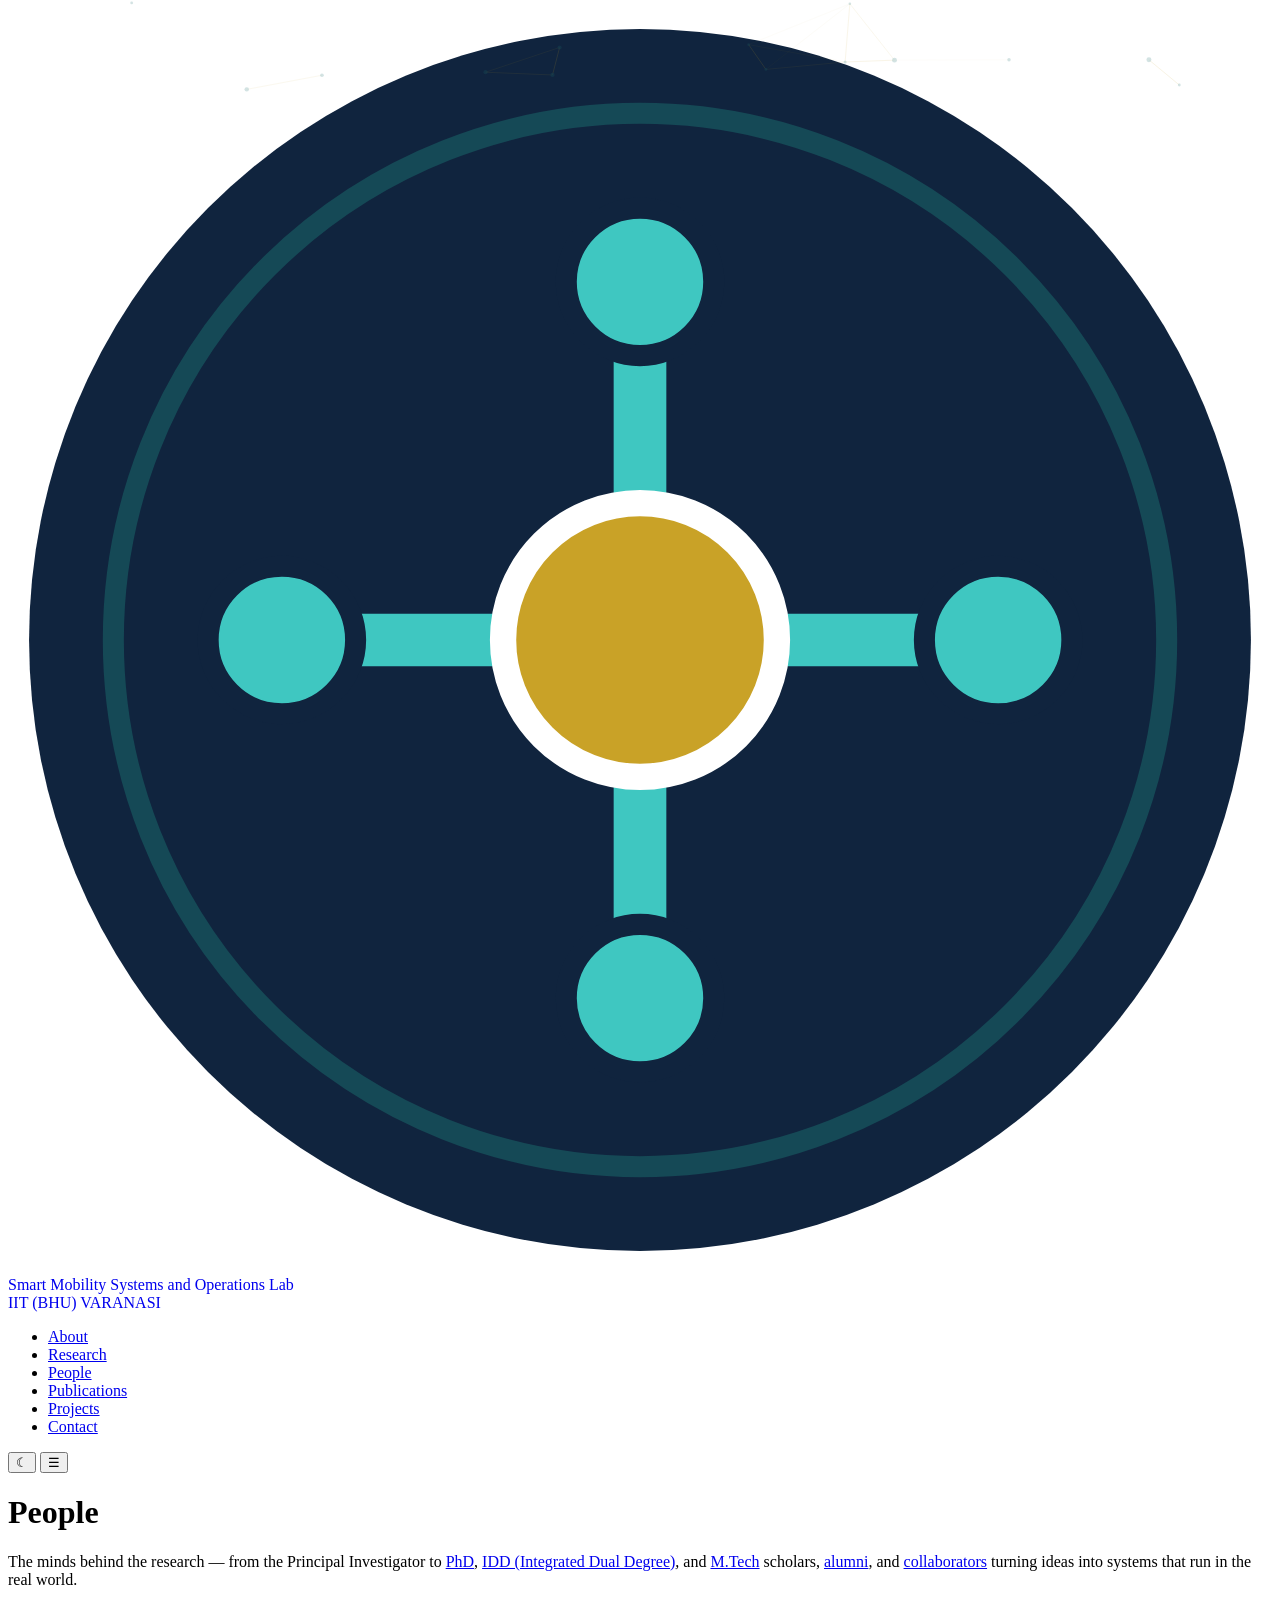
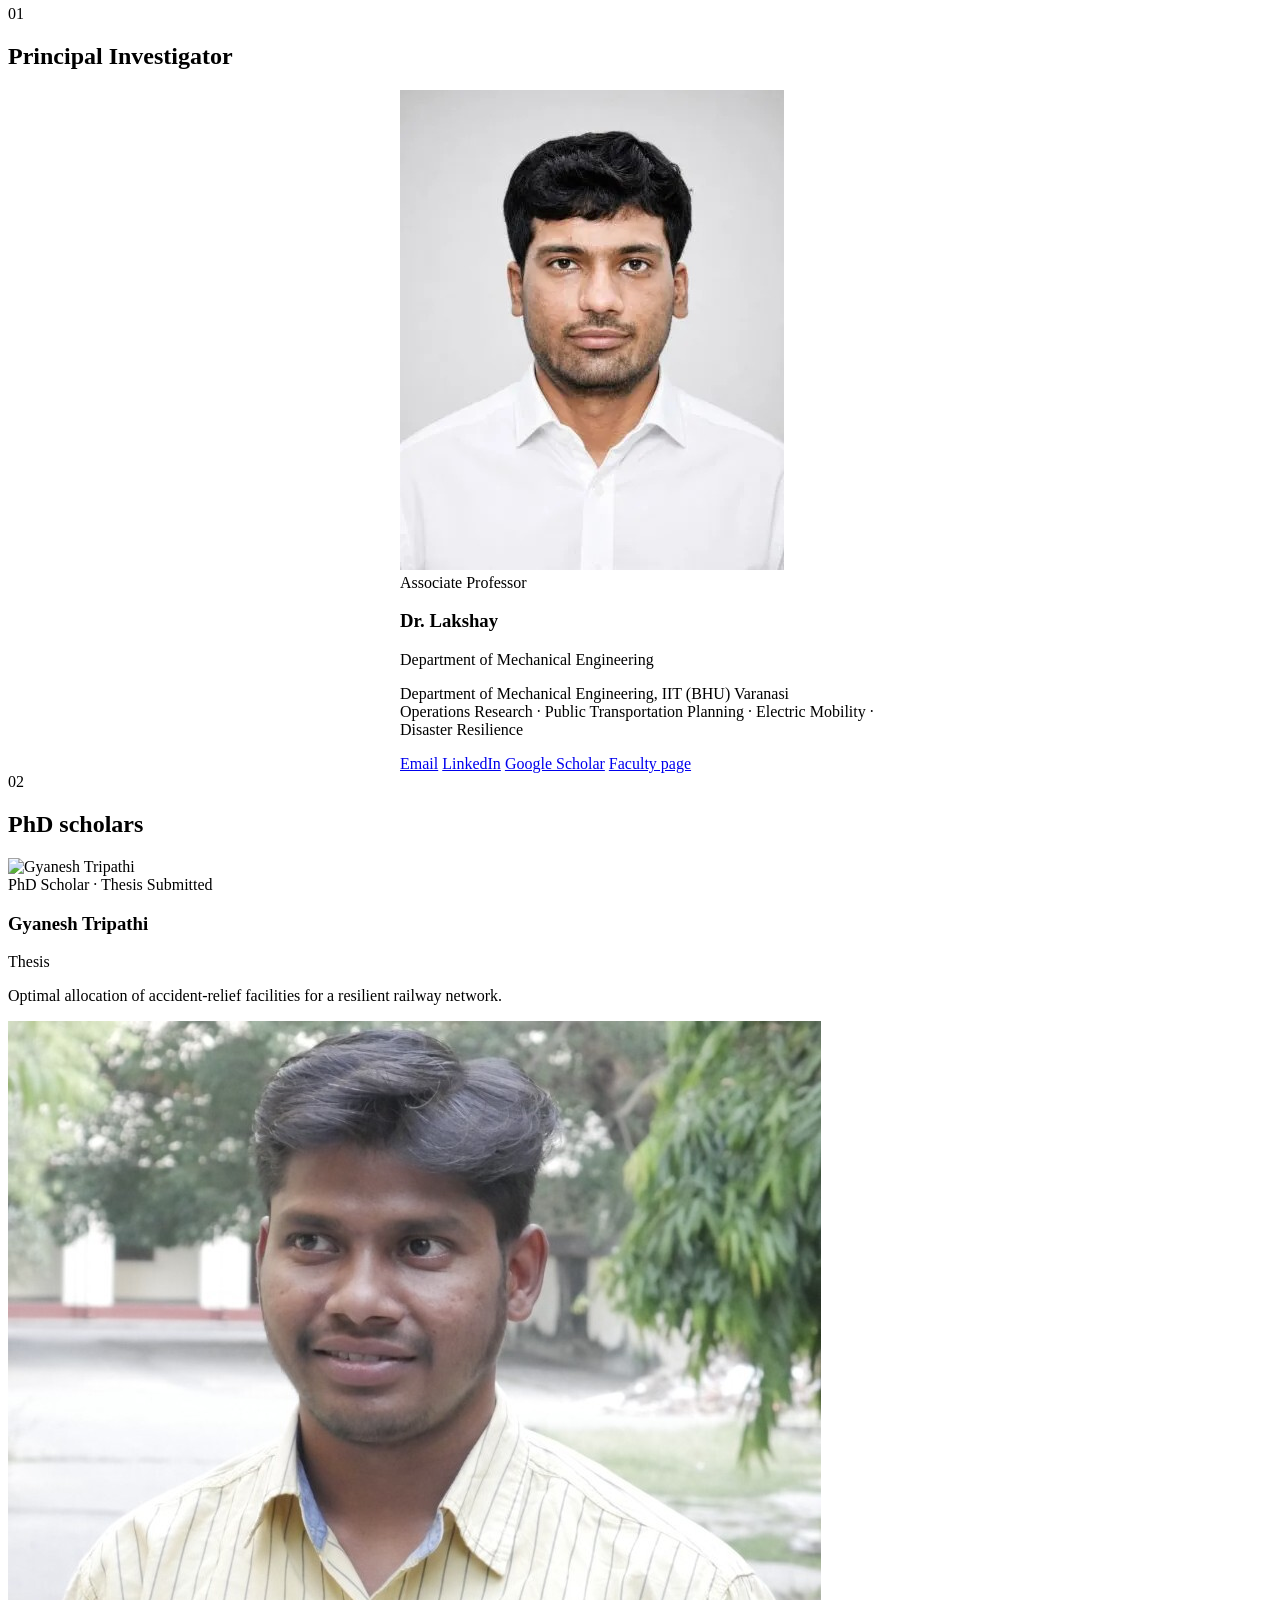
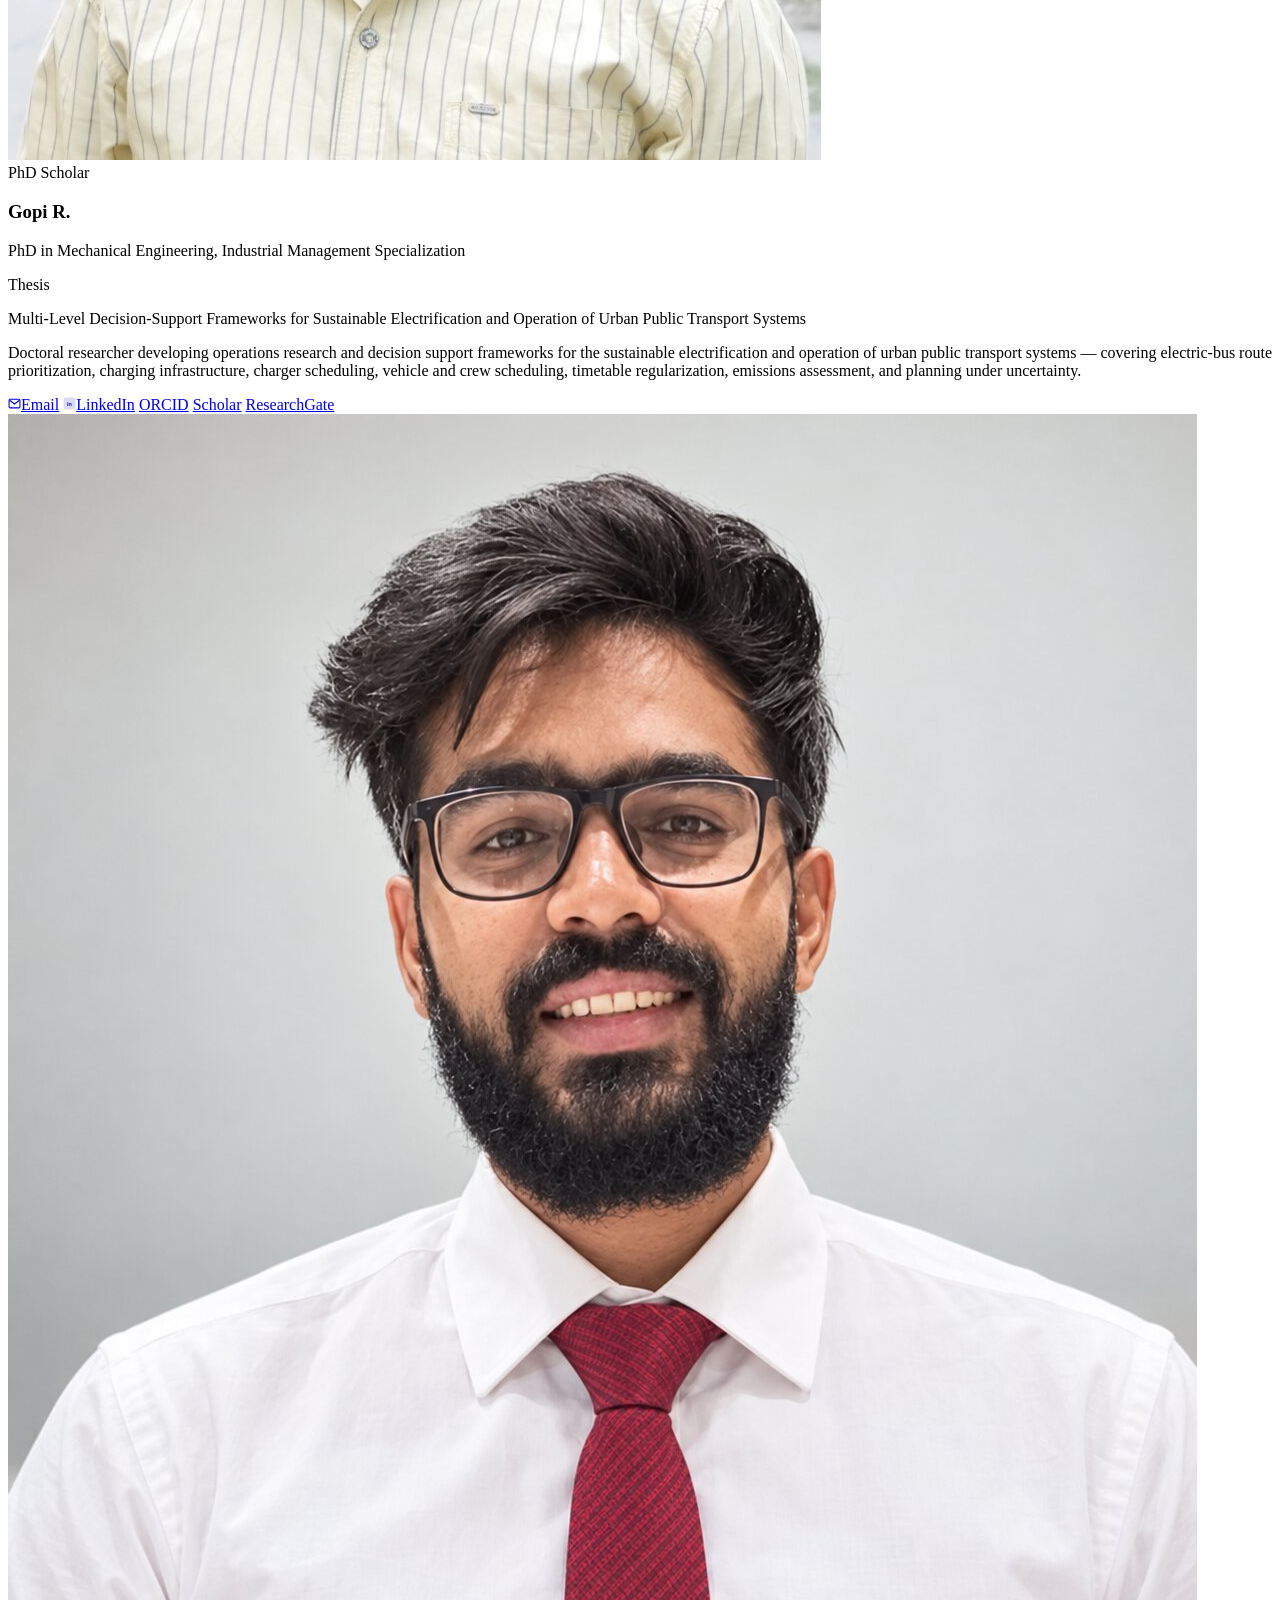
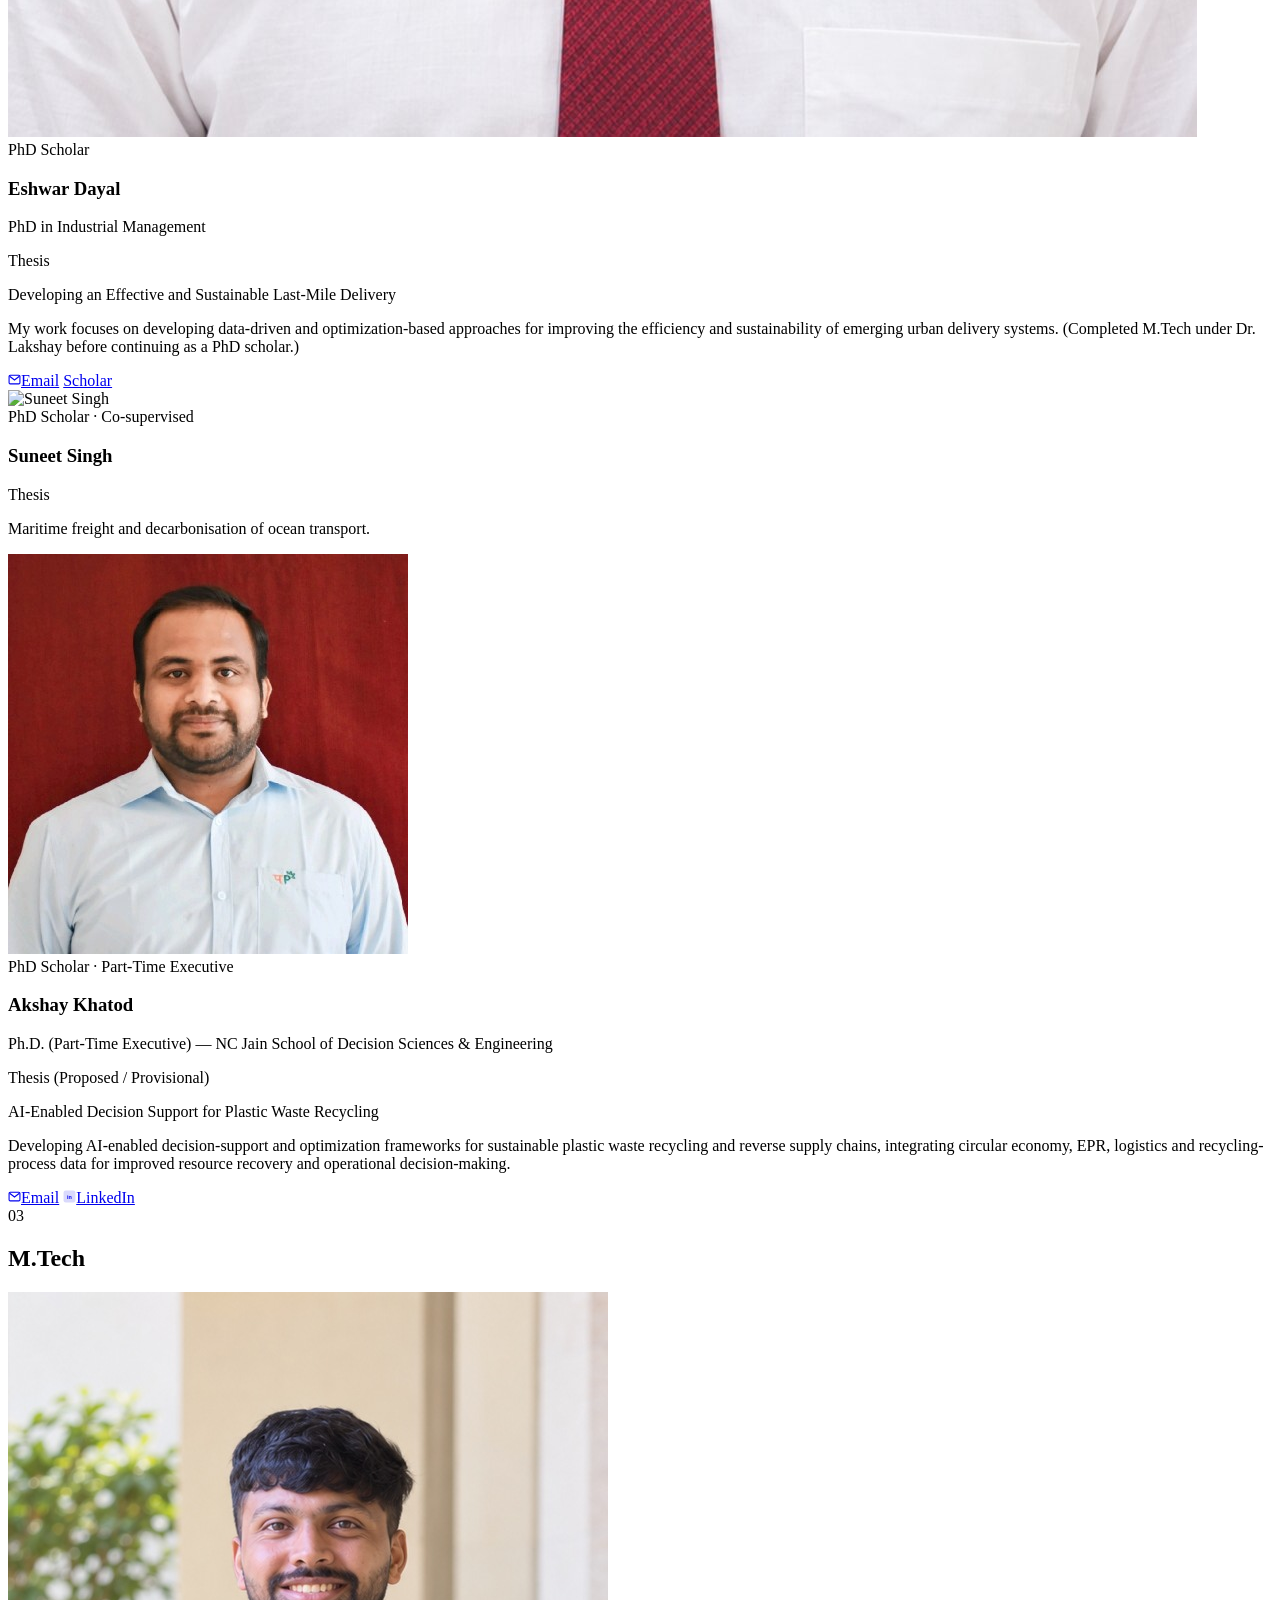
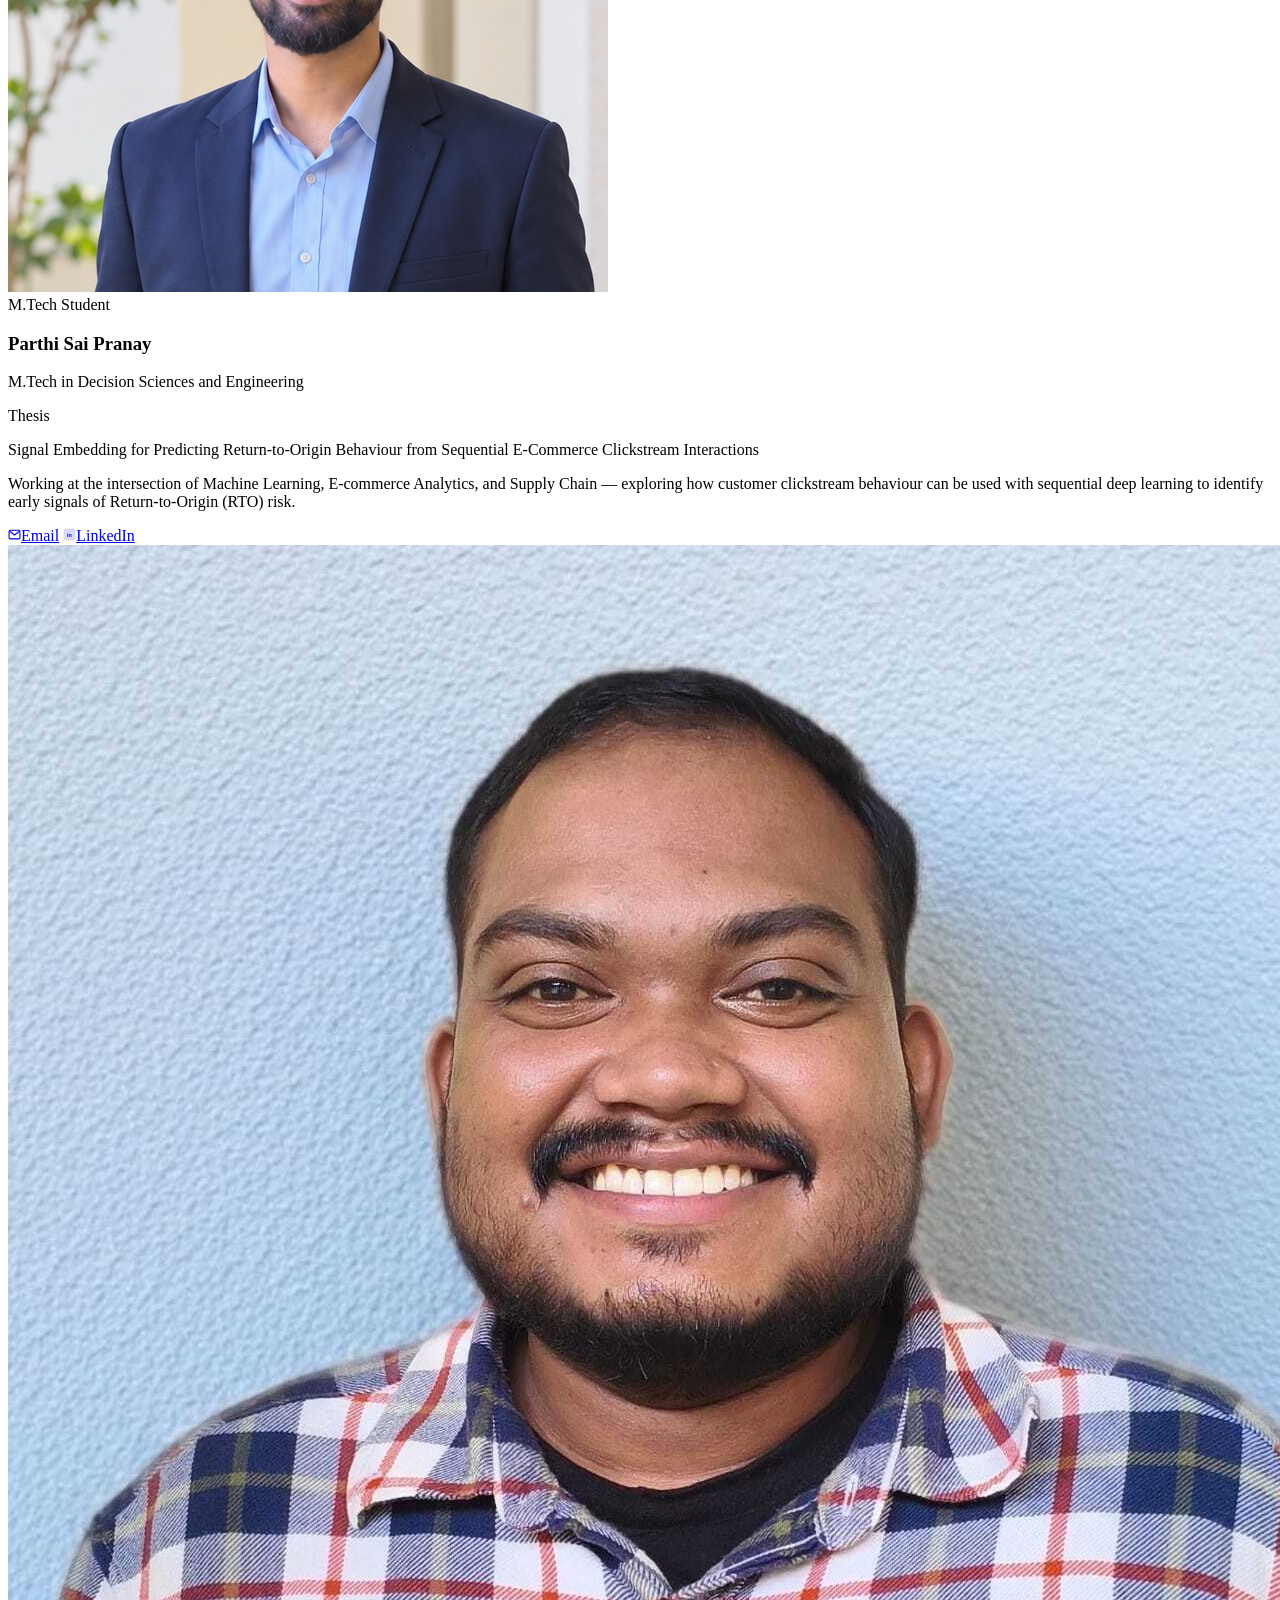
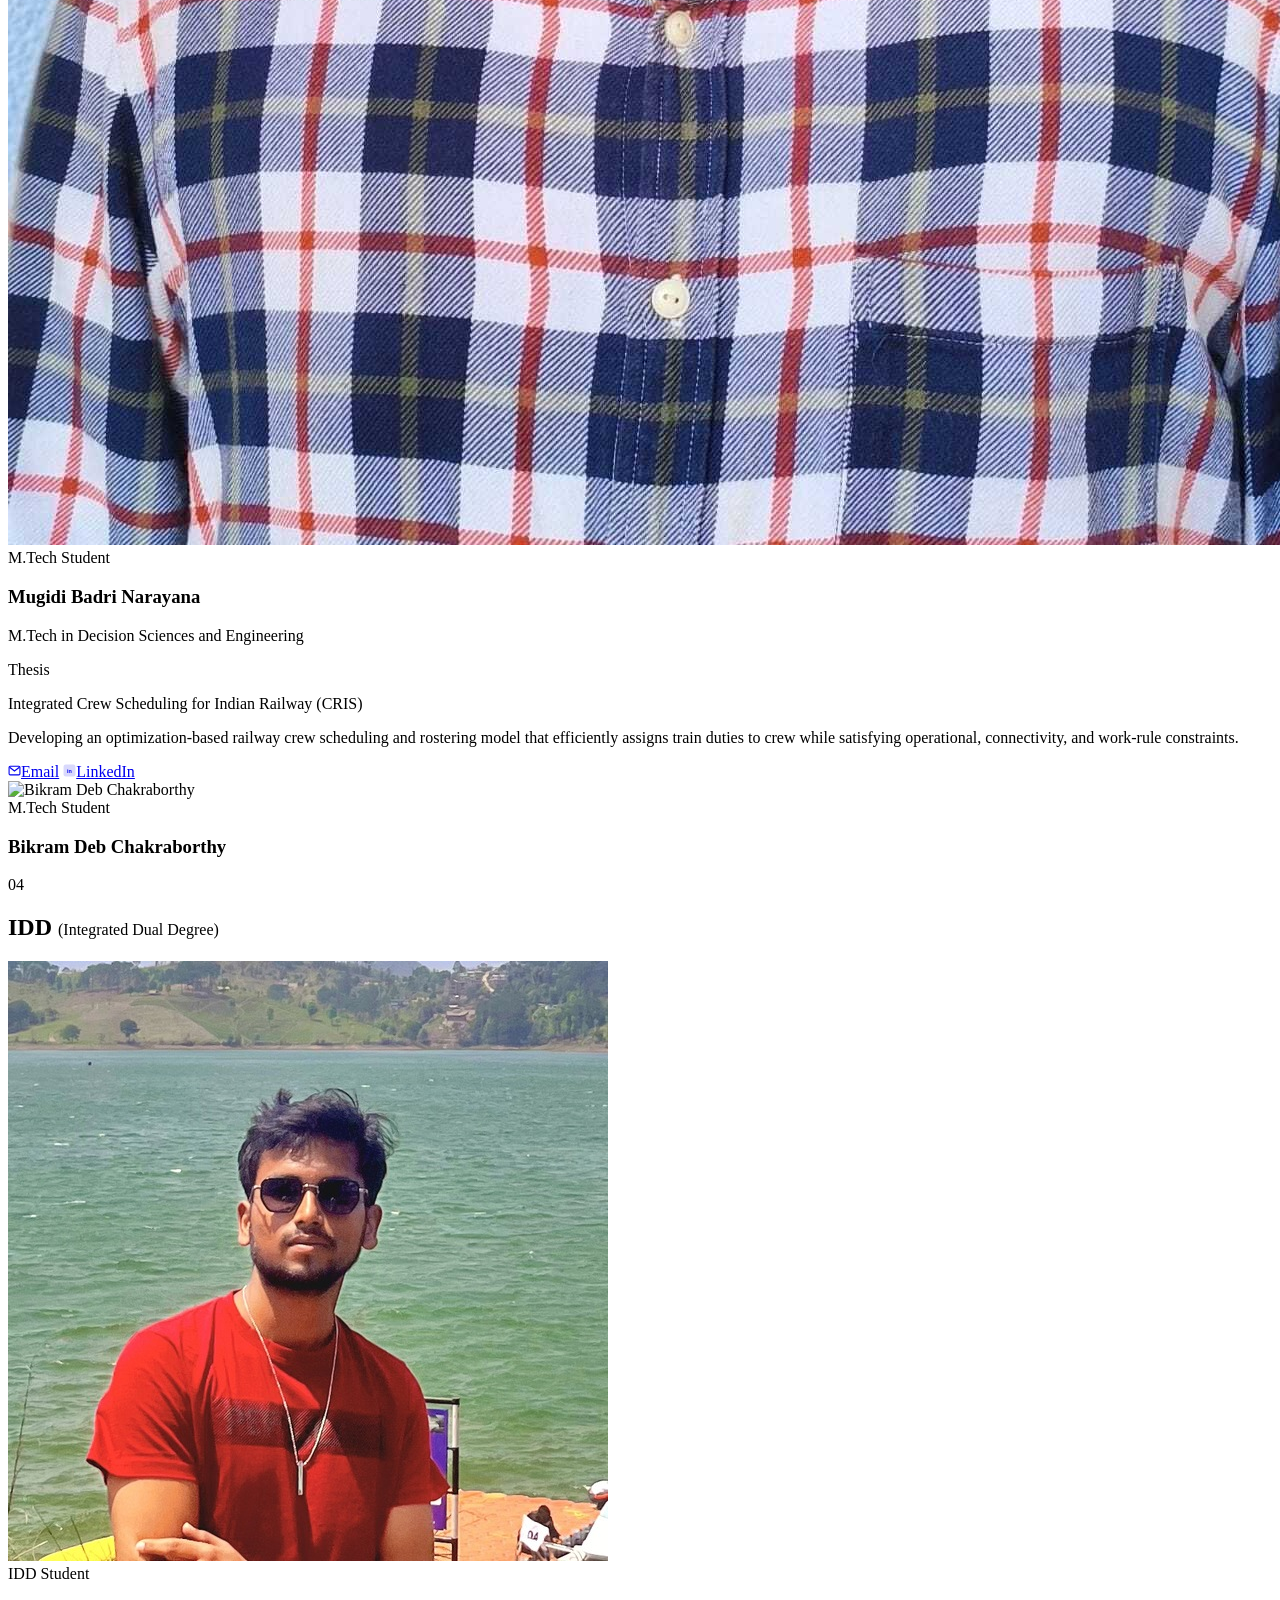
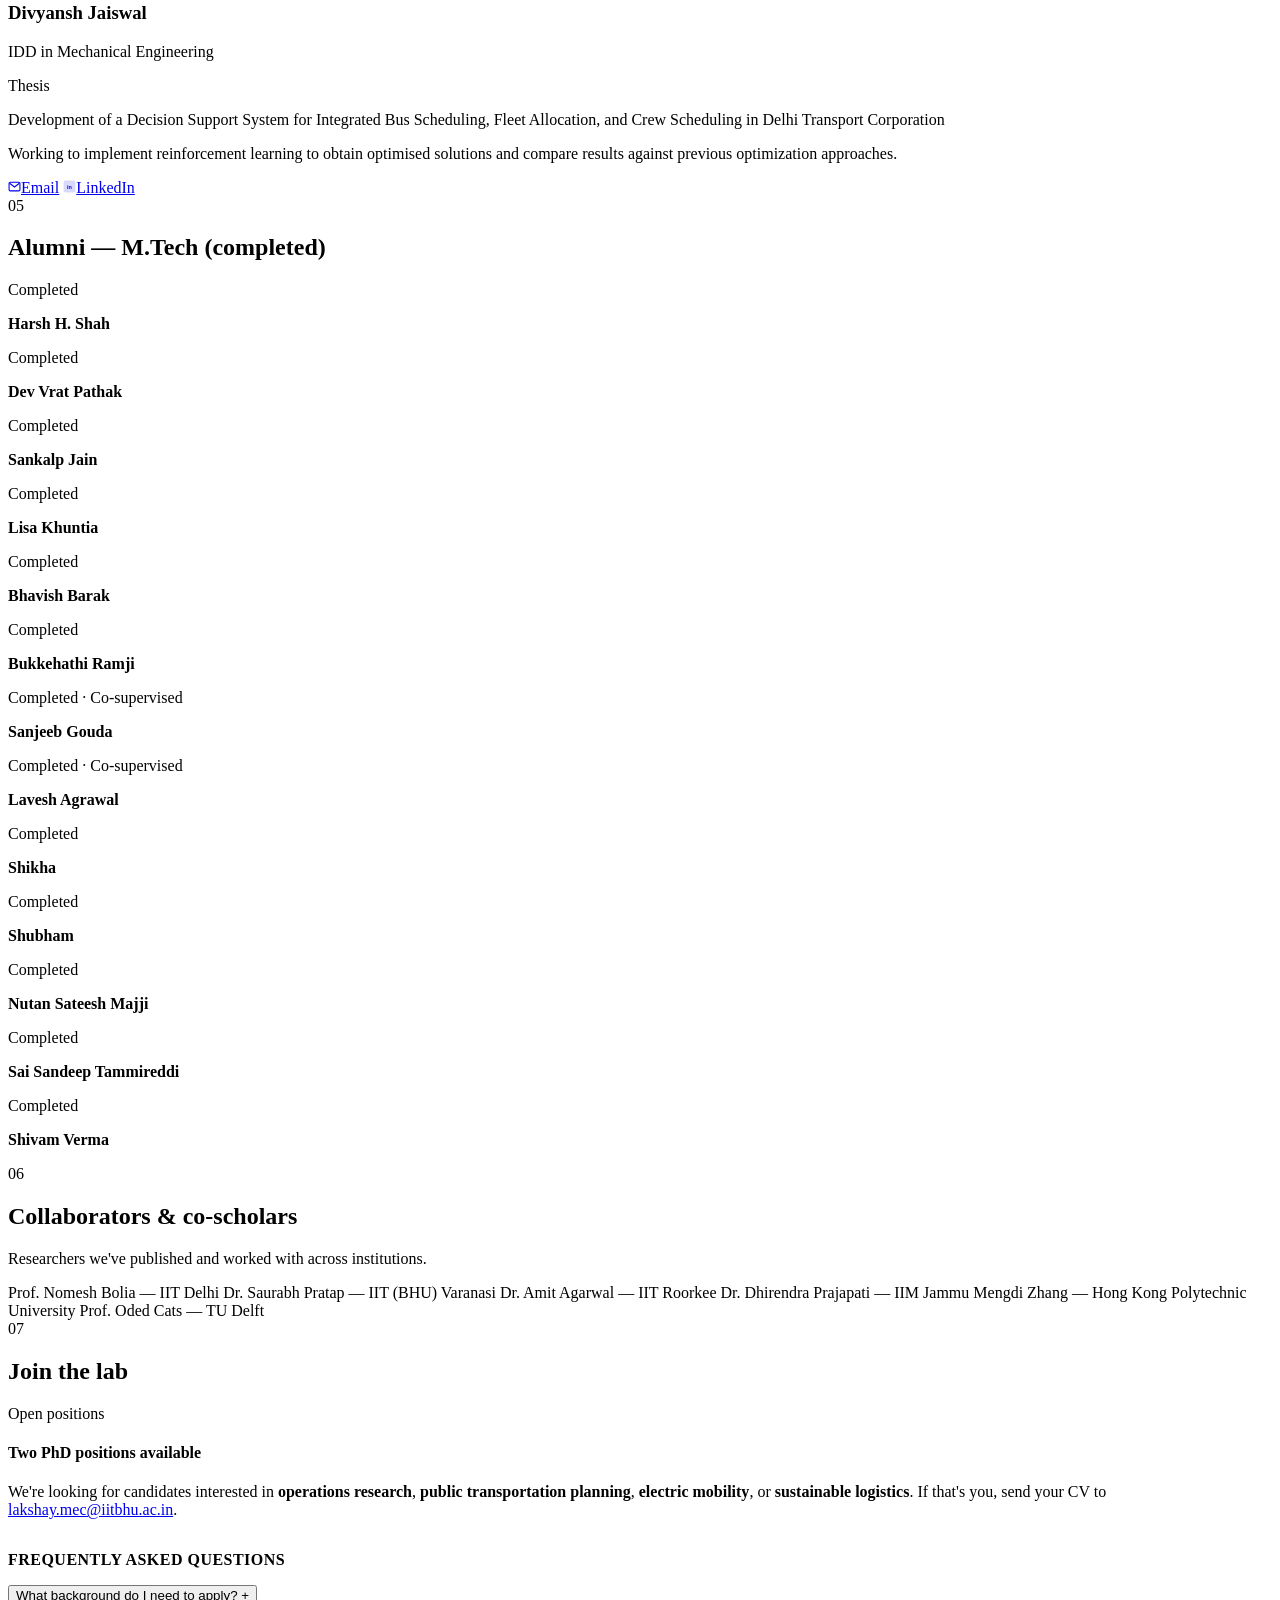
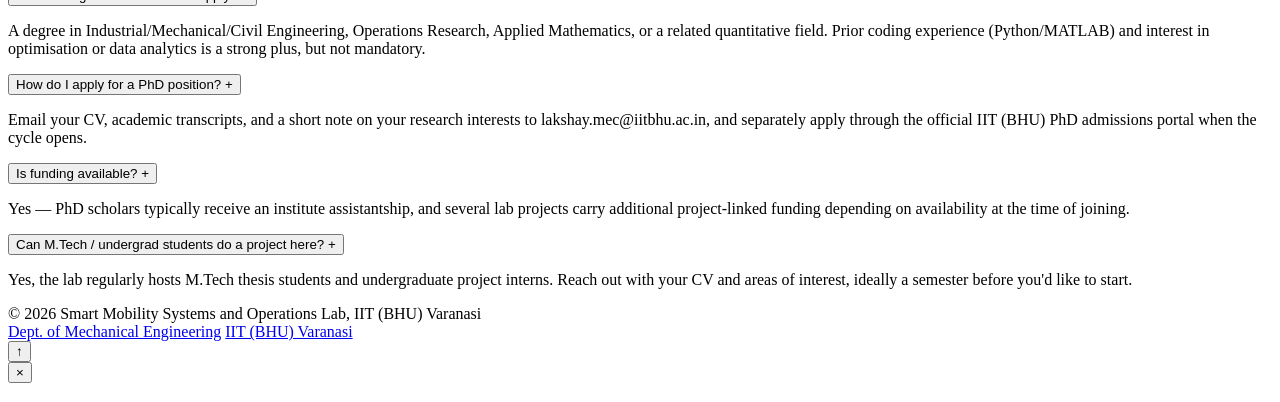
==== commit 4dd68b5f: "Rename people (3).html to people.html" ====
--- a/people.html
+++ b/people.html
@@ -52,6 +52,7 @@
       <div class="person-body">
         <div class="role">Associate Professor</div>
         <h3>Dr. Lakshay</h3>
+          <p class="course">Department of Mechanical Engineering</p>
         <p class="topic">Department of Mechanical Engineering, IIT (BHU) Varanasi<br>
         Operations Research · Public Transportation Planning · Electric Mobility · Disaster Resilience</p>
         <div class="links">
@@ -83,6 +84,7 @@
         <div class="person-body">
           <div class="role">PhD Scholar</div>
           <h3>Gopi R.</h3>
+          <p class="course">PhD in Mechanical Engineering, Industrial Management Specialization</p>
           <p class="thesis-label">Thesis</p>
           <p class="thesis">Multi-Level Decision-Support Frameworks for Sustainable Electrification and Operation of Urban Public Transport Systems</p>
           <p class="topic">Doctoral researcher developing operations research and decision support frameworks for the sustainable electrification and operation of urban public transport systems — covering electric-bus route prioritization, charging infrastructure, charger scheduling, vehicle and crew scheduling, timetable regularization, emissions assessment, and planning under uncertainty.</p>
@@ -101,6 +103,7 @@
         <div class="person-body">
           <div class="role">PhD Scholar</div>
           <h3>Eshwar Dayal</h3>
+          <p class="course">PhD in Industrial Management</p>
           <p class="thesis-label">Thesis</p>
           <p class="thesis">Developing an Effective and Sustainable Last-Mile Delivery</p>
           <p class="topic">My work focuses on developing data-driven and optimization-based approaches for improving the efficiency and sustainability of emerging urban delivery systems. (Completed M.Tech under Dr. Lakshay before continuing as a PhD scholar.)</p>
@@ -126,6 +129,7 @@
         <div class="person-body">
           <div class="role">PhD Scholar · Part-Time Executive</div>
           <h3>Akshay Khatod</h3>
+          <p class="course">Ph.D. (Part-Time Executive) — NC Jain School of Decision Sciences &amp; Engineering</p>
           <p class="thesis-label">Thesis (Proposed / Provisional)</p>
           <p class="thesis">AI-Enabled Decision Support for Plastic Waste Recycling</p>
           <p class="topic">Developing AI-enabled decision-support and optimization frameworks for sustainable plastic waste recycling and reverse supply chains, integrating circular economy, EPR, logistics and recycling-process data for improved resource recovery and operational decision-making.</p>
@@ -139,14 +143,62 @@
     </div>
   </section>
 
+  <section id="mtech">
+    <div class="section-head reveal"><span class="num">03</span><h2>M.Tech</h2></div>
+    <div class="grid cols-2">
+
+      <div class="card person reveal" data-meta="2025&ndash;27 &middot; Decision Sciences and Engineering">
+        <div class="avatar"><img src="assets/photos/parthi-sai-pranay.jpg" alt="Parthi Sai Pranay"></div>
+        <div class="person-body">
+          <div class="role">M.Tech Student</div>
+          <h3>Parthi Sai Pranay</h3>
+          <p class="course">M.Tech in Decision Sciences and Engineering</p>
+          <p class="thesis-label">Thesis</p>
+          <p class="thesis">Signal Embedding for Predicting Return-to-Origin Behaviour from Sequential E-Commerce Clickstream Interactions</p>
+          <p class="topic">Working at the intersection of Machine Learning, E-commerce Analytics, and Supply Chain — exploring how customer clickstream behaviour can be used with sequential deep learning to identify early signals of Return-to-Origin (RTO) risk.</p>
+          <div class="links">
+            <a href="mailto:parthisaipranay.dse25@itbhu.ac.in"><svg width="13" height="13" viewBox="0 0 24 24" aria-hidden="true"><rect x="2" y="4" width="20" height="16" rx="2" fill="none" stroke="currentColor" stroke-width="2"/><path d="M3 6l9 7 9-7" fill="none" stroke="currentColor" stroke-width="2"/></svg>Email</a>
+            <a href="https://www.linkedin.com/in/parthi-sai-pranay-3a9b69242" target="_blank" rel="noopener"><svg width="13" height="13" viewBox="0 0 24 24" aria-hidden="true"><rect x="1" y="1" width="22" height="22" rx="4" fill="currentColor" opacity="0.15"/><text x="12" y="16.5" font-size="10" font-family="Arial,sans-serif" font-weight="700" fill="currentColor" text-anchor="middle">in</text></svg>LinkedIn</a>
+          </div>
+        </div>
+      </div>
+
+      <div class="card person reveal" data-meta="2025&ndash;27 &middot; Decision Sciences and Engineering">
+        <div class="avatar"><img src="assets/photos/mugidi-badri-narayana.jpg" alt="Mugidi Badri Narayana"></div>
+        <div class="person-body">
+          <div class="role">M.Tech Student</div>
+          <h3>Mugidi Badri Narayana</h3>
+          <p class="course">M.Tech in Decision Sciences and Engineering</p>
+          <p class="thesis-label">Thesis</p>
+          <p class="thesis">Integrated Crew Scheduling for Indian Railway (CRIS)</p>
+          <p class="topic">Developing an optimization-based railway crew scheduling and rostering model that efficiently assigns train duties to crew while satisfying operational, connectivity, and work-rule constraints.</p>
+          <div class="links">
+            <a href="mailto:mugidibadrinarayana1050@gmail.com"><svg width="13" height="13" viewBox="0 0 24 24" aria-hidden="true"><rect x="2" y="4" width="20" height="16" rx="2" fill="none" stroke="currentColor" stroke-width="2"/><path d="M3 6l9 7 9-7" fill="none" stroke="currentColor" stroke-width="2"/></svg>Email</a>
+            <a href="https://www.linkedin.com/in/mugidi-badri-narayana-a75241212" target="_blank" rel="noopener"><svg width="13" height="13" viewBox="0 0 24 24" aria-hidden="true"><rect x="1" y="1" width="22" height="22" rx="4" fill="currentColor" opacity="0.15"/><text x="12" y="16.5" font-size="10" font-family="Arial,sans-serif" font-weight="700" fill="currentColor" text-anchor="middle">in</text></svg>LinkedIn</a>
+          </div>
+        </div>
+      </div>
+
+      <div class="card person reveal">
+        <div class="avatar"><img src="assets/photos/bikram-deb-chakraborthy.jpg" alt="Bikram Deb Chakraborthy"></div>
+        <div class="person-body">
+          <div class="role">M.Tech Student</div>
+          <h3>Bikram Deb Chakraborthy</h3>
+        </div>
+      </div>
+
+    </div>
+  </section>
+
   <section id="idd">
-    <div class="section-head reveal"><span class="num">03</span><h2>IDD <span style="color:var(--ink-soft); font-weight:500; font-size:16px;">(Integrated Dual Degree)</span></h2></div>
+    <div class="section-head reveal"><span class="num">04</span><h2>IDD <span style="color:var(--ink-soft); font-weight:500; font-size:16px;">(Integrated Dual Degree)</span></h2></div>
     <div class="grid cols-2">
       <div class="card person reveal" data-meta="2027 Batch &middot; Mechanical Engineering">
         <div class="avatar"><img src="assets/photos/divyansh-jaiswal.jpg" alt="Divyansh Jaiswal"></div>
         <div class="person-body">
           <div class="role">IDD Student</div>
           <h3>Divyansh Jaiswal</h3>
+          <p class="course">IDD in Mechanical Engineering</p>
           <p class="thesis-label">Thesis</p>
           <p class="thesis">Development of a Decision Support System for Integrated Bus Scheduling, Fleet Allocation, and Crew Scheduling in Delhi Transport Corporation</p>
           <p class="topic">Working to implement reinforcement learning to obtain optimised solutions and compare results against previous optimization approaches.</p>
@@ -156,51 +208,6 @@
           </div>
         </div>
       </div>
-    </div>
-  </section>
-
-  <section id="mtech">
-    <div class="section-head reveal"><span class="num">04</span><h2>M.Tech</h2></div>
-    <div class="grid cols-2">
-
-      <div class="card person reveal" data-meta="2025&ndash;27 &middot; Decision Sciences and Engineering">
-        <div class="avatar"><img src="assets/photos/parthi-sai-pranay.jpg" alt="Parthi Sai Pranay"></div>
-        <div class="person-body">
-          <div class="role">M.Tech Student</div>
-          <h3>Parthi Sai Pranay</h3>
-          <p class="thesis-label">Thesis</p>
-          <p class="thesis">Signal Embedding for Predicting Return-to-Origin Behaviour from Sequential E-Commerce Clickstream Interactions</p>
-          <p class="topic">Working at the intersection of Machine Learning, E-commerce Analytics, and Supply Chain — exploring how customer clickstream behaviour can be used with sequential deep learning to identify early signals of Return-to-Origin (RTO) risk.</p>
-          <div class="links">
-            <a href="mailto:parthisaipranay.dse25@itbhu.ac.in"><svg width="13" height="13" viewBox="0 0 24 24" aria-hidden="true"><rect x="2" y="4" width="20" height="16" rx="2" fill="none" stroke="currentColor" stroke-width="2"/><path d="M3 6l9 7 9-7" fill="none" stroke="currentColor" stroke-width="2"/></svg>Email</a>
-            <a href="https://www.linkedin.com/in/parthi-sai-pranay-3a9b69242" target="_blank" rel="noopener"><svg width="13" height="13" viewBox="0 0 24 24" aria-hidden="true"><rect x="1" y="1" width="22" height="22" rx="4" fill="currentColor" opacity="0.15"/><text x="12" y="16.5" font-size="10" font-family="Arial,sans-serif" font-weight="700" fill="currentColor" text-anchor="middle">in</text></svg>LinkedIn</a>
-          </div>
-        </div>
-      </div>
-
-      <div class="card person reveal" data-meta="2025&ndash;27 &middot; Decision Sciences and Engineering">
-        <div class="avatar"><img src="assets/photos/mugidi-badri-narayana.jpg" alt="Mugidi Badri Narayana"></div>
-        <div class="person-body">
-          <div class="role">M.Tech Student</div>
-          <h3>Mugidi Badri Narayana</h3>
-          <p class="thesis-label">Thesis</p>
-          <p class="thesis">Integrated Crew Scheduling for Indian Railway (CRIS)</p>
-          <p class="topic">Developing an optimization-based railway crew scheduling and rostering model that efficiently assigns train duties to crew while satisfying operational, connectivity, and work-rule constraints.</p>
-          <div class="links">
-            <a href="mailto:mugidibadrinarayana1050@gmail.com"><svg width="13" height="13" viewBox="0 0 24 24" aria-hidden="true"><rect x="2" y="4" width="20" height="16" rx="2" fill="none" stroke="currentColor" stroke-width="2"/><path d="M3 6l9 7 9-7" fill="none" stroke="currentColor" stroke-width="2"/></svg>Email</a>
-            <a href="https://www.linkedin.com/in/mugidi-badri-narayana-a75241212" target="_blank" rel="noopener"><svg width="13" height="13" viewBox="0 0 24 24" aria-hidden="true"><rect x="1" y="1" width="22" height="22" rx="4" fill="currentColor" opacity="0.15"/><text x="12" y="16.5" font-size="10" font-family="Arial,sans-serif" font-weight="700" fill="currentColor" text-anchor="middle">in</text></svg>LinkedIn</a>
-          </div>
-        </div>
-      </div>
-
-      <div class="card person reveal">
-        <div class="avatar"><img src="assets/photos/bikram-deb-chakraborthy.jpg" alt="Bikram Deb Chakraborthy"></div>
-        <div class="person-body">
-          <div class="role">M.Tech Student</div>
-          <h3>Bikram Deb Chakraborthy</h3>
-        </div>
-      </div>
-
     </div>
   </section>
 
@@ -286,6 +293,7 @@
     <img class="profile-modal-photo" src="" alt="">
     <div class="profile-modal-role"></div>
     <h3 class="profile-modal-name" id="pmName"></h3>
+    <p class="profile-modal-course"></p>
     <div class="profile-modal-meta"></div>
     <div class="profile-modal-body"></div>
     <div class="profile-modal-links"></div>
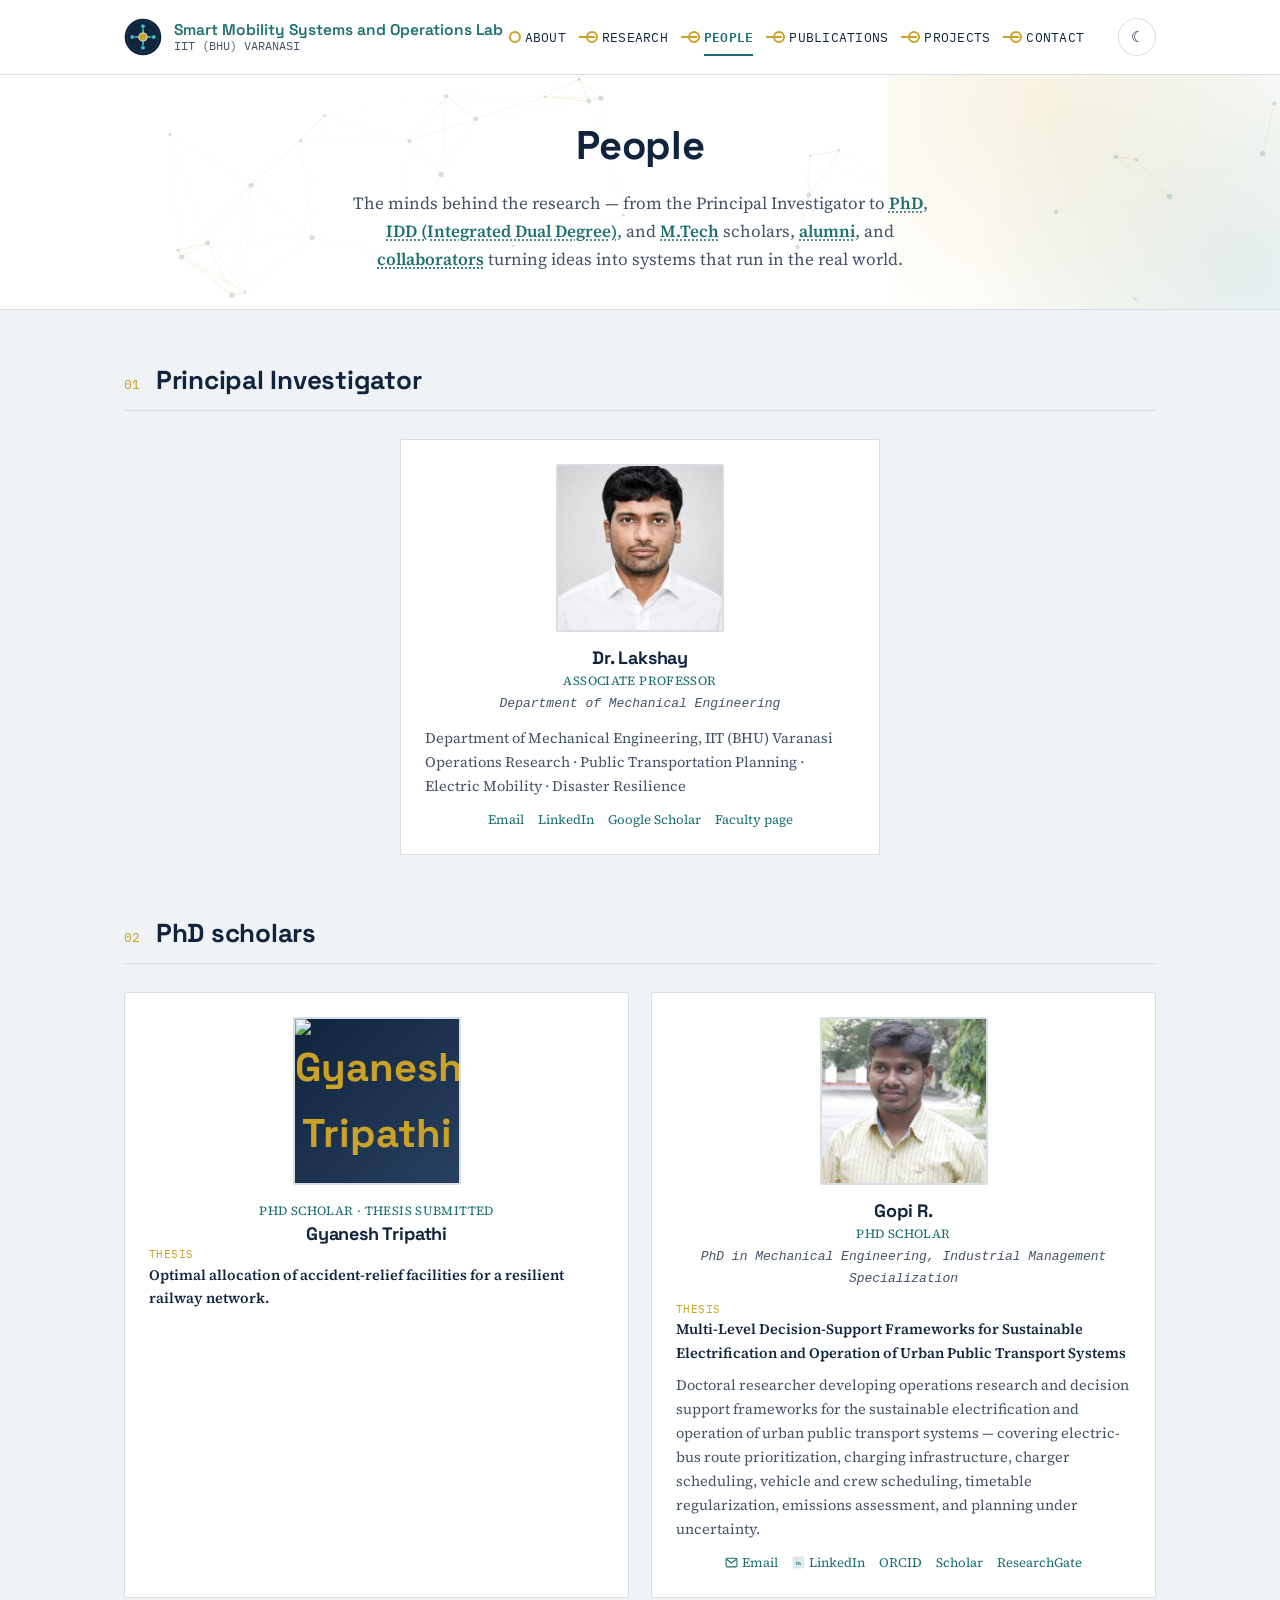
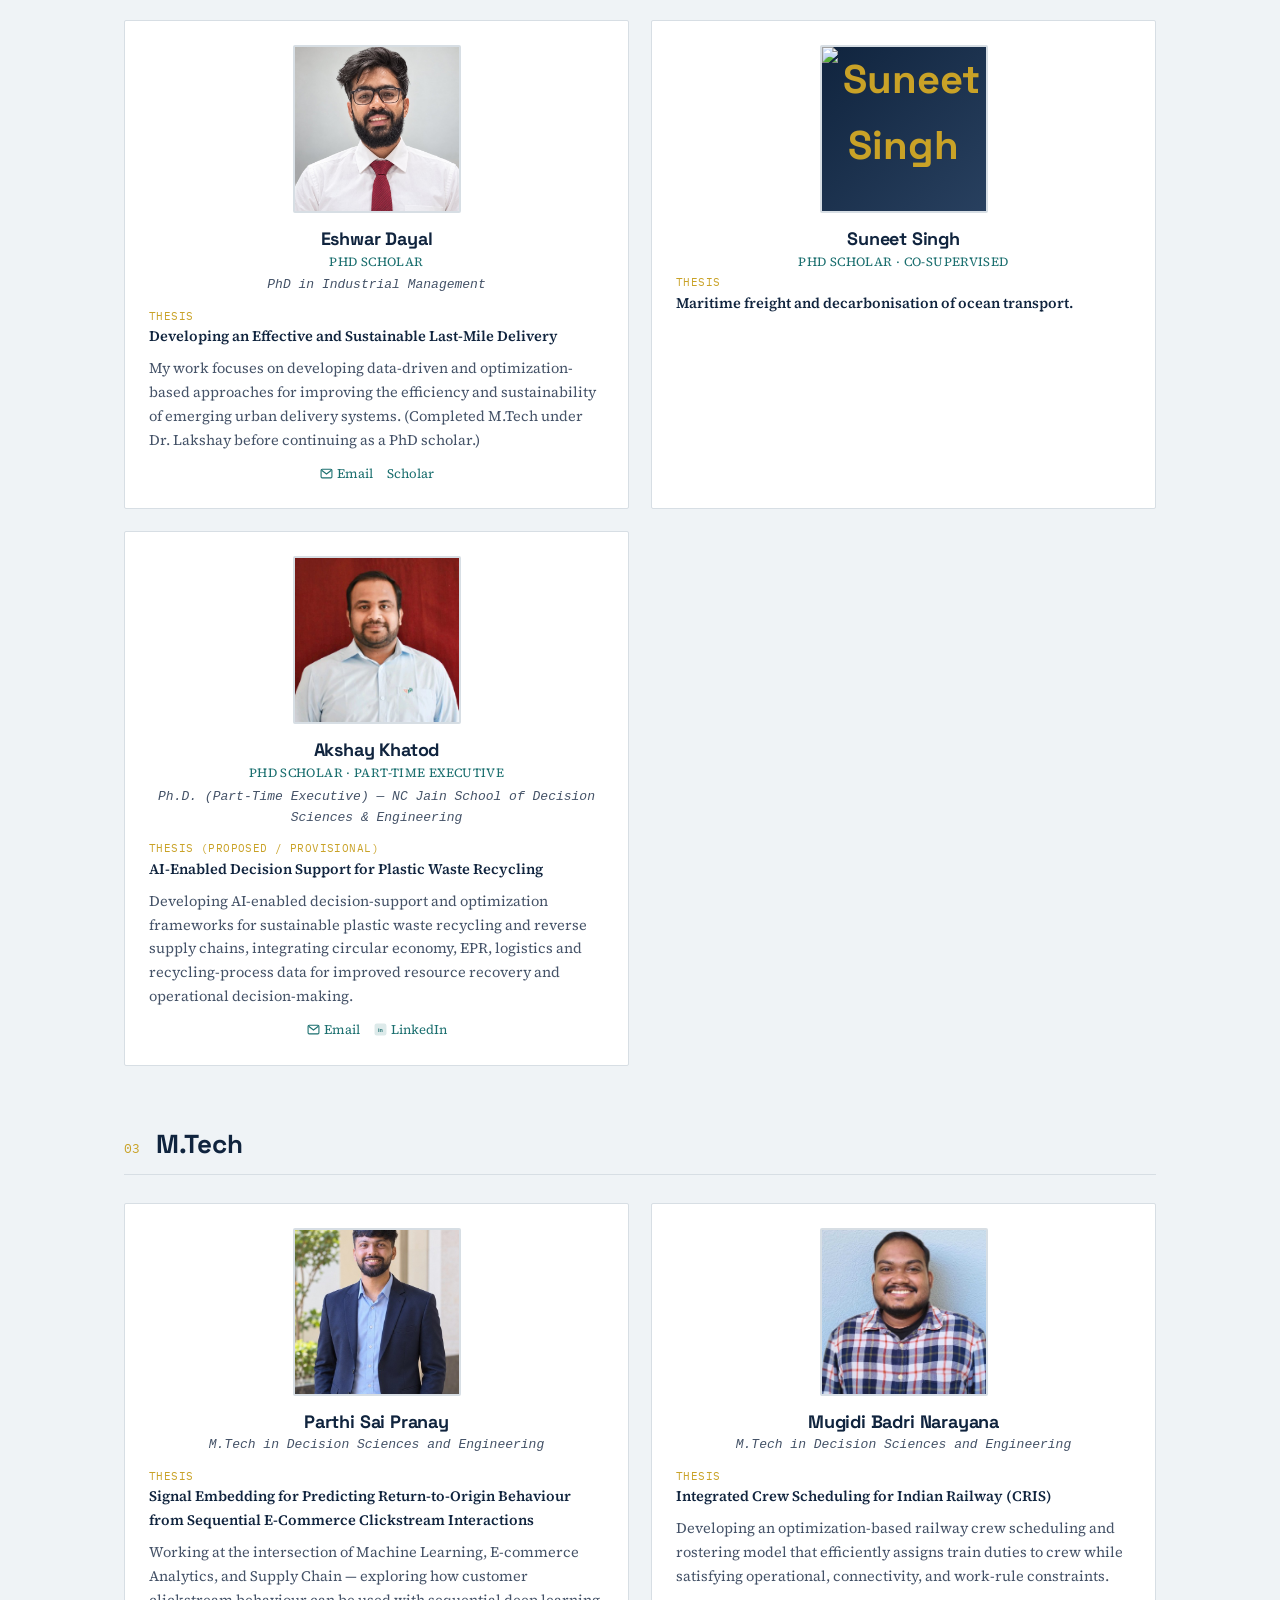
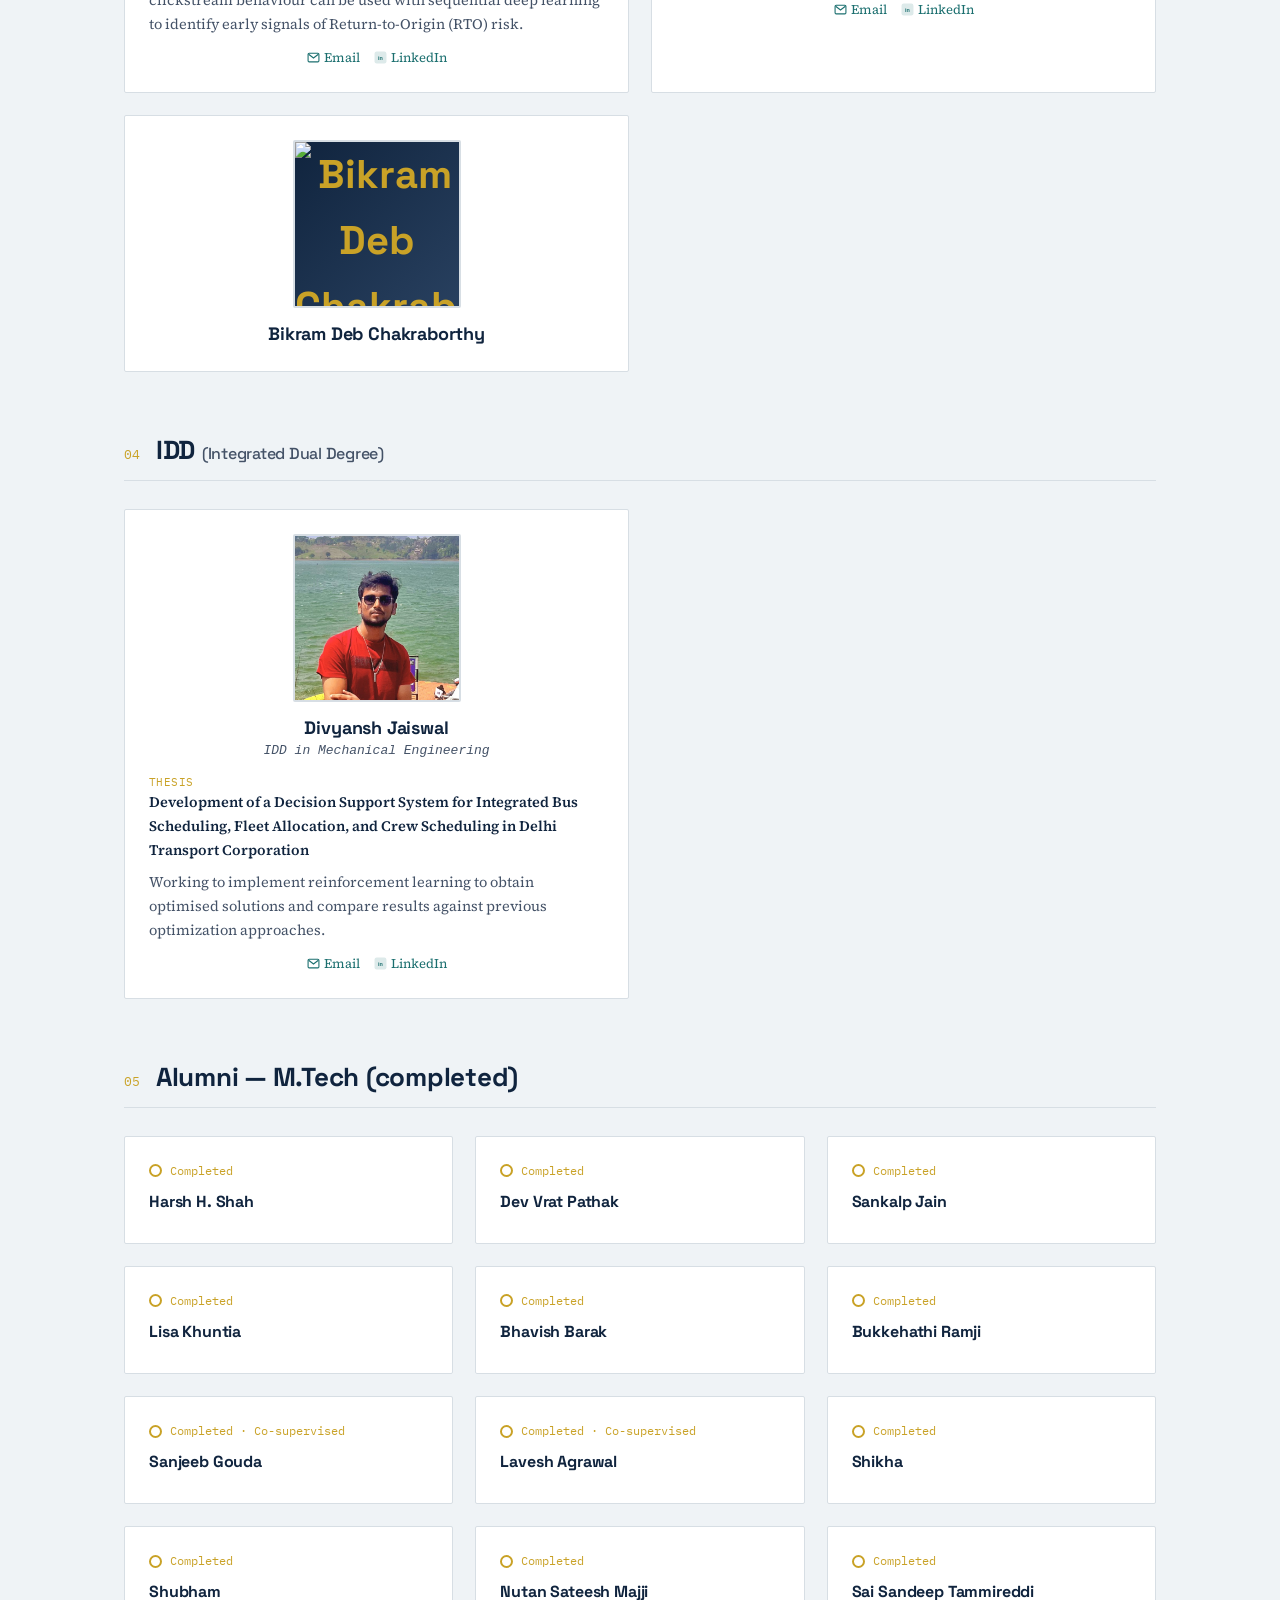
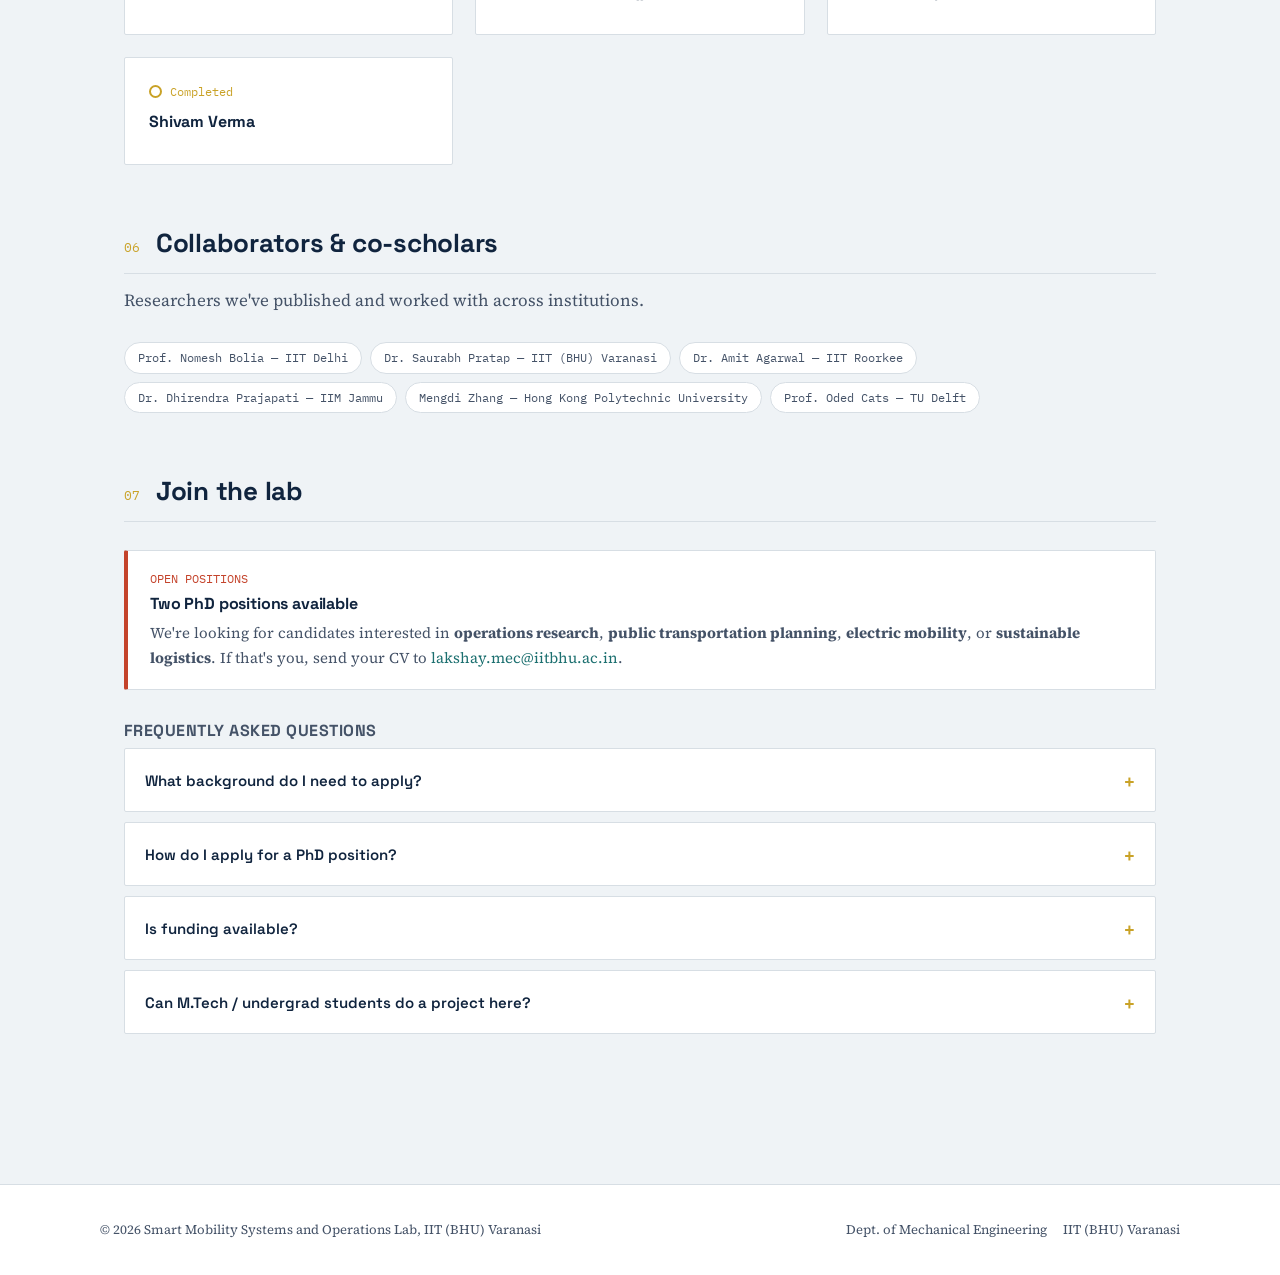
==== commit 4d07533b: "Update people.html" ====
--- a/people.html
+++ b/people.html
@@ -50,8 +50,8 @@
     <div class="card person" style="max-width:480px; margin:0 auto;">
       <div class="avatar"><img src="assets/photos/lakshay.jpg" alt="Dr. Lakshay"></div>
       <div class="person-body">
-        <div class="role">Associate Professor</div>
         <h3>Dr. Lakshay</h3>
+      <div class="role">Associate Professor</div>
           <p class="course">Department of Mechanical Engineering</p>
         <p class="topic">Department of Mechanical Engineering, IIT (BHU) Varanasi<br>
         Operations Research · Public Transportation Planning · Electric Mobility · Disaster Resilience</p>
@@ -82,8 +82,8 @@
       <div class="card person reveal" data-meta="2021 Batch (Even) &middot; Mechanical Engineering, Industrial Management Specialization">
         <div class="avatar"><img src="assets/photos/gopi-r.jpg" alt="Gopi R."></div>
         <div class="person-body">
-          <div class="role">PhD Scholar</div>
           <h3>Gopi R.</h3>
+        <div class="role">PhD Scholar</div>
           <p class="course">PhD in Mechanical Engineering, Industrial Management Specialization</p>
           <p class="thesis-label">Thesis</p>
           <p class="thesis">Multi-Level Decision-Support Frameworks for Sustainable Electrification and Operation of Urban Public Transport Systems</p>
@@ -101,8 +101,8 @@
       <div class="card person reveal" data-meta="2023 Batch &middot; Industrial Management">
         <div class="avatar"><img src="assets/photos/eshwar-dayal.jpg" alt="Eshwar Dayal"></div>
         <div class="person-body">
-          <div class="role">PhD Scholar</div>
           <h3>Eshwar Dayal</h3>
+        <div class="role">PhD Scholar</div>
           <p class="course">PhD in Industrial Management</p>
           <p class="thesis-label">Thesis</p>
           <p class="thesis">Developing an Effective and Sustainable Last-Mile Delivery</p>
@@ -117,8 +117,8 @@
       <div class="card person reveal">
         <div class="avatar"><img src="assets/photos/suneet-singh.jpg" alt="Suneet Singh"></div>
         <div class="person-body">
-          <div class="role">PhD Scholar · Co-supervised</div>
           <h3>Suneet Singh</h3>
+        <div class="role">PhD Scholar · Co-supervised</div>
           <p class="thesis-label">Thesis</p>
           <p class="thesis">Maritime freight and decarbonisation of ocean transport.</p>
         </div>
@@ -127,8 +127,8 @@
       <div class="card person reveal" data-meta="2026 Batch &middot; NC Jain School of Decision Sciences &amp; Engineering">
         <div class="avatar"><img src="assets/photos/akshay-khatod.jpg" alt="Akshay Khatod"></div>
         <div class="person-body">
-          <div class="role">PhD Scholar · Part-Time Executive</div>
           <h3>Akshay Khatod</h3>
+        <div class="role">PhD Scholar · Part-Time Executive</div>
           <p class="course">Ph.D. (Part-Time Executive) — NC Jain School of Decision Sciences &amp; Engineering</p>
           <p class="thesis-label">Thesis (Proposed / Provisional)</p>
           <p class="thesis">AI-Enabled Decision Support for Plastic Waste Recycling</p>
@@ -150,7 +150,6 @@
       <div class="card person reveal" data-meta="2025&ndash;27 &middot; Decision Sciences and Engineering">
         <div class="avatar"><img src="assets/photos/parthi-sai-pranay.jpg" alt="Parthi Sai Pranay"></div>
         <div class="person-body">
-          <div class="role">M.Tech Student</div>
           <h3>Parthi Sai Pranay</h3>
           <p class="course">M.Tech in Decision Sciences and Engineering</p>
           <p class="thesis-label">Thesis</p>
@@ -166,7 +165,6 @@
       <div class="card person reveal" data-meta="2025&ndash;27 &middot; Decision Sciences and Engineering">
         <div class="avatar"><img src="assets/photos/mugidi-badri-narayana.jpg" alt="Mugidi Badri Narayana"></div>
         <div class="person-body">
-          <div class="role">M.Tech Student</div>
           <h3>Mugidi Badri Narayana</h3>
           <p class="course">M.Tech in Decision Sciences and Engineering</p>
           <p class="thesis-label">Thesis</p>
@@ -182,7 +180,6 @@
       <div class="card person reveal">
         <div class="avatar"><img src="assets/photos/bikram-deb-chakraborthy.jpg" alt="Bikram Deb Chakraborthy"></div>
         <div class="person-body">
-          <div class="role">M.Tech Student</div>
           <h3>Bikram Deb Chakraborthy</h3>
         </div>
       </div>
@@ -196,7 +193,6 @@
       <div class="card person reveal" data-meta="2027 Batch &middot; Mechanical Engineering">
         <div class="avatar"><img src="assets/photos/divyansh-jaiswal.jpg" alt="Divyansh Jaiswal"></div>
         <div class="person-body">
-          <div class="role">IDD Student</div>
           <h3>Divyansh Jaiswal</h3>
           <p class="course">IDD in Mechanical Engineering</p>
           <p class="thesis-label">Thesis</p>
--- a/css/style.css
+++ b/css/style.css
@@ -0,0 +1,583 @@
+/* ============================================================
+   SML Lab — Design System
+   Concept: the lab studies transit networks & logistics flows.
+   The site borrows the visual language of a metro/transit map —
+   route lines, stations, stops — as its one signature device,
+   used sparingly in navigation and section dividers only.
+   ============================================================ */
+
+@import url('https://fonts.googleapis.com/css2?family=Space+Grotesk:wght@400;500;600;700&family=Source+Serif+4:opsz,wght@8..60,400;8..60,500;8..60,600&family=IBM+Plex+Mono:wght@400;500&display=swap');
+
+:root{
+  --bg:        #EFF3F6;
+  --paper:     #FFFFFF;
+  --ink:       #10243E;
+  --ink-soft:  #445267;
+  --line:      #D7DEE4;
+  --gold:      #C9A227;   /* route line / accent */
+  --teal:      #1B6F6F;   /* secondary route line */
+  --coral:     #C4432B;   /* announcements / alerts, used sparingly */
+  --radius:    2px;
+  --maxw:      1080px;
+}
+
+[data-theme="dark"]{
+  --bg:        #0B1626;
+  --paper:     #101F35;
+  --ink:       #EDF1F6;
+  --ink-soft:  #9DAAC0;
+  --line:      #223353;
+  --gold:      #E0B940;
+  --teal:      #3FC7C1;
+  --coral:     #E2604A;
+}
+
+body, .card, .site-header, footer, .btn, nav.route a{
+  transition:background-color .35s ease, color .35s ease, border-color .35s ease;
+}
+
+*{box-sizing:border-box;}
+html{scroll-behavior:smooth;}
+body{
+  margin:0;
+  background:var(--bg);
+  color:var(--ink);
+  font-family:'Source Serif 4', Georgia, serif;
+  font-size:17px;
+  line-height:1.65;
+  -webkit-font-smoothing:antialiased;
+}
+
+h1,h2,h3,h4,.display{
+  font-family:'Space Grotesk', sans-serif;
+  color:var(--ink);
+  line-height:1.15;
+  letter-spacing:-0.01em;
+  margin:0 0 .5em;
+}
+.mono, .meta, .eyebrow, nav, .stops, .tag{
+  font-family:'IBM Plex Mono', monospace;
+}
+
+a{color:var(--teal); text-decoration:none;}
+a:hover{text-decoration:underline;}
+a:focus-visible, button:focus-visible{outline:2px solid var(--gold); outline-offset:2px;}
+
+img{max-width:100%; display:block;}
+
+.wrap{max-width:var(--maxw); margin:0 auto; padding:0 24px;}
+
+/* ---------- Route-line header ---------- */
+.site-header{
+  background:var(--paper);
+  border-bottom:1px solid var(--line);
+  position:sticky; top:0; z-index:50;
+}
+.header-inner{
+  display:flex; align-items:center; justify-content:space-between;
+  padding:18px 24px; max-width:var(--maxw); margin:0 auto; gap:20px;
+}
+.brand{display:flex; align-items:center; gap:12px; min-width:0;}
+.brand-mark{
+  width:38px; height:38px; border-radius:50%;
+  display:flex; align-items:center; justify-content:center;
+  flex:none; overflow:hidden;
+}
+.brand-mark svg{ width:100%; height:100%; }
+.brand-text{line-height:1.2; min-width:0;}
+.brand-text .name{font-family:'Space Grotesk',sans-serif; font-weight:600; font-size:15.5px; white-space:nowrap;}
+.brand-text .sub{font-size:11.5px; color:var(--ink-soft); font-family:'IBM Plex Mono',monospace; white-space:nowrap;}
+
+/* the "line" nav: a horizontal route with station dots per section */
+nav.route{
+  display:flex; align-items:center; flex-wrap:wrap;
+  font-size:12.5px; letter-spacing:.02em;
+}
+nav.route ul{list-style:none; display:flex; margin:0; padding:0; position:relative;}
+nav.route li{position:relative; padding:0 14px 0 22px;}
+nav.route li::before{
+  content:""; position:absolute; left:6px; top:50%; transform:translateY(-50%);
+  width:8px; height:8px; border-radius:50%; background:var(--paper);
+  border:2px solid var(--gold);
+}
+nav.route li::after{
+  content:""; position:absolute; left:-1px; top:50%; transform:translateY(-1px);
+  width:16px; height:2px; background:var(--gold);
+}
+nav.route li:first-child::after{display:none;}
+nav.route a{color:var(--ink); text-transform:uppercase; padding:6px 0;}
+nav.route a.current{color:var(--teal); font-weight:600; border-bottom:2px solid var(--teal);}
+nav.route a:hover{text-decoration:none; color:var(--teal);}
+
+.nav-toggle{display:none;}
+
+/* ---------- Hero ---------- */
+.hero{
+  border-bottom:1px solid var(--line);
+  background:
+    radial-gradient(1200px 300px at 85% -20%, rgba(201,162,39,.10), transparent),
+    var(--paper);
+}
+.hero-inner{max-width:var(--maxw); margin:0 auto; padding:76px 24px 56px;}
+.eyebrow{
+  color:var(--teal); font-size:12.5px; letter-spacing:.08em; text-transform:uppercase;
+  display:flex; align-items:center; gap:8px; margin-bottom:18px;
+}
+.eyebrow::before{content:""; width:22px; height:2px; background:var(--gold); display:inline-block;}
+.hero h1{font-size:clamp(32px,4.4vw,52px); max-width:16ch;}
+.hero .lede{font-size:19px; color:var(--ink-soft); max-width:62ch; margin-top:14px;}
+.hero .cta-row{margin-top:28px; display:flex; gap:14px; flex-wrap:wrap;}
+.btn{
+  display:inline-block; padding:11px 20px; border-radius:var(--radius);
+  font-family:'Space Grotesk',sans-serif; font-weight:600; font-size:14px;
+  border:1px solid var(--ink);
+}
+.btn.primary{background:var(--ink); color:var(--bg);}
+.btn.primary:hover{background:#0b1a2e; text-decoration:none;}
+.btn.ghost{background:transparent; color:var(--ink);}
+.btn.ghost:hover{background:var(--ink); color:var(--bg); text-decoration:none;}
+
+/* ---------- Section scaffolding ---------- */
+main{max-width:var(--maxw); margin:0 auto; padding:56px 24px 80px;}
+section{margin-bottom:64px;}
+section:last-child{margin-bottom:0;}
+.section-head{display:flex; align-items:baseline; gap:16px; margin-bottom:28px; border-bottom:1px solid var(--line); padding-bottom:14px;}
+.section-head .num{font-family:'IBM Plex Mono',monospace; color:var(--gold); font-size:13px;}
+.section-head h2{font-size:26px; margin:0;}
+.section-intro{color:var(--ink-soft); max-width:70ch; margin:-16px 0 28px;}
+
+/* page header (non-home pages) */
+.page-hero{padding:48px 24px 36px; border-bottom:1px solid var(--line); background:var(--paper);}
+.page-hero-inner{max-width:var(--maxw); margin:0 auto;}
+.page-hero h1{font-size:clamp(28px,3.6vw,40px);}
+.page-hero .lede{color:var(--ink-soft); max-width:65ch; font-size:17px; margin:10px auto 0;}
+.page-hero .lede a{
+  color:var(--teal); font-weight:600; text-decoration:underline; text-decoration-style:dotted;
+  text-underline-offset:3px; transition:color .2s ease, text-decoration-style .2s ease;
+}
+.page-hero .lede a:hover{color:var(--gold); text-decoration-style:solid;}
+
+/* ---------- Cards / grids ---------- */
+.grid{display:grid; gap:22px;}
+.grid.cols-3{grid-template-columns:repeat(3,1fr);}
+.grid.cols-2{grid-template-columns:repeat(2,1fr);}
+@media (max-width:820px){.grid.cols-3,.grid.cols-2{grid-template-columns:1fr;}}
+
+.card{
+  background:var(--paper); border:1px solid var(--line); border-radius:var(--radius);
+  padding:24px; position:relative;
+}
+.card .stop-index{
+  font-family:'IBM Plex Mono',monospace; font-size:12px; color:var(--gold);
+  display:flex; align-items:center; gap:8px; margin-bottom:12px;
+}
+.card .stop-index::before{content:""; width:9px; height:9px; border-radius:50%; border:2px solid var(--gold); background:var(--paper); flex:none;}
+.card h3{font-size:18px; margin-bottom:8px;}
+.card p{margin:0; color:var(--ink-soft); font-size:15px;}
+
+/* ---------- Timeline / route list (projects, announcements) ---------- */
+.route-list{border-left:2px solid var(--line); margin-left:5px;}
+.route-list .stop{position:relative; padding:0 0 30px 26px;}
+.route-list .stop::before{
+  content:""; position:absolute; left:-7px; top:4px;
+  width:12px; height:12px; border-radius:50%; background:var(--paper); border:2px solid var(--teal);
+}
+.route-list .stop:last-child{padding-bottom:0;}
+.route-list .stop .meta{font-size:12px; color:var(--ink-soft); text-transform:uppercase; letter-spacing:.03em;}
+.route-list .stop h4{margin:4px 0 6px; font-size:17px;}
+.route-list .stop p{margin:0; color:var(--ink-soft); font-size:15px;}
+
+/* ---------- People ---------- */
+.person{display:flex; flex-direction:column; align-items:center; text-align:center; gap:0;}
+.avatar{
+  width:168px; height:168px; border-radius:var(--radius); flex:none;
+  background:linear-gradient(135deg,var(--ink),#28405f);
+  display:flex; align-items:center; justify-content:center;
+  color:var(--gold); font-family:'Space Grotesk',sans-serif; font-weight:700; font-size:40px;
+  border:2px solid var(--line); overflow:hidden; margin-bottom:16px;
+}
+.avatar img{width:100%; height:100%; object-fit:cover; object-position:center;}
+.person-body{width:100%;}
+.person .role{font-size:12.5px; color:var(--teal); text-transform:uppercase; letter-spacing:.03em; margin-bottom:2px; text-align:center;}
+.person h3{font-size:18px; margin:0 0 2px; text-align:center;}
+.person .course{font-size:13px; color:var(--ink-soft); text-align:center; margin:0 0 12px; font-style:italic;}
+.person .course{font-size:13px; color:var(--ink-soft); font-family:'IBM Plex Mono',monospace; text-align:center; margin:0 0 12px;}
+.person .topic{color:var(--ink-soft); font-size:14.5px; margin:0 0 10px; text-align:left;}
+.person .links{font-size:13px; display:flex; flex-wrap:wrap; gap:6px 14px; margin-top:10px; justify-content:center;}
+.person .links a{display:inline-flex; align-items:center; gap:4px;}
+.person .links a svg{flex:none;}
+.person .thesis{font-weight:600; color:var(--ink); font-size:14.5px; margin:0 0 8px; text-align:left;}
+.person .thesis-label{font-family:'IBM Plex Mono',monospace; font-size:10.5px; letter-spacing:.04em; text-transform:uppercase; color:var(--gold); text-align:left; display:block;}
+.card.clickable-profile{cursor:pointer;}
+.card.clickable-profile:hover .avatar{transform:scale(1.03); border-color:var(--gold);}
+.avatar{transition:transform .25s ease, border-color .25s ease;}
+
+@media (max-width:480px){
+  .avatar{width:140px; height:140px;}
+}
+
+/* ---------- Profile modal (click-to-enlarge) ---------- */
+.profile-modal{
+  position:fixed; inset:0; z-index:300; display:none;
+  align-items:center; justify-content:center; padding:24px;
+}
+.profile-modal.open{display:flex;}
+.profile-modal-backdrop{
+  position:absolute; inset:0; background:rgba(16,36,62,.78);
+  backdrop-filter:blur(3px); -webkit-backdrop-filter:blur(3px);
+}
+.profile-modal-content{
+  position:relative; background:var(--paper); border-radius:var(--radius);
+  max-width:600px; width:100%; max-height:88vh; overflow-y:auto;
+  padding:40px 36px 32px; text-align:center;
+  box-shadow:0 40px 80px -24px rgba(0,0,0,.55);
+  animation:modalIn .25s ease;
+}
+@keyframes modalIn{from{opacity:0; transform:scale(.94) translateY(8px);} to{opacity:1; transform:scale(1) translateY(0);}}
+.profile-modal-close{
+  position:absolute; top:14px; right:14px; width:36px; height:36px; border-radius:50%;
+  border:1px solid var(--line); background:var(--paper); font-size:20px; line-height:1;
+  cursor:pointer; color:var(--ink-soft); transition:background .2s ease, color .2s ease;
+}
+.profile-modal-close:hover{background:var(--ink); color:var(--bg);}
+.profile-modal-photo{
+  width:260px; height:260px; max-width:70vw; max-height:70vw;
+  object-fit:cover; object-position:center; border-radius:var(--radius);
+  margin:0 auto 20px; display:block; border:3px solid var(--line);
+}
+.profile-modal-role{
+  font-family:'IBM Plex Mono',monospace; font-size:12.5px; color:var(--teal);
+  text-transform:uppercase; letter-spacing:.03em; margin-bottom:4px;
+}
+.profile-modal-name{font-size:25px; margin-bottom:2px;}
+.profile-modal-course{font-size:14px; color:var(--ink-soft); font-style:italic; margin:0 0 8px;}
+.profile-modal-meta{
+  font-family:'IBM Plex Mono',monospace; font-size:12px; color:var(--ink-soft); margin-bottom:18px;
+}
+.profile-modal-body{text-align:left;}
+.profile-modal-body .thesis-label{margin-top:10px;}
+.profile-modal-body .thesis{font-size:16px;}
+.profile-modal-body .topic{font-size:15px; line-height:1.6;}
+.profile-modal-links{
+  margin-top:16px; display:flex; flex-wrap:wrap; justify-content:center;
+  gap:8px 16px; font-size:13.5px; border-top:1px solid var(--line); padding-top:16px;
+}
+.profile-modal-links a{display:inline-flex; align-items:center; gap:4px;}
+
+@media (max-width:600px){
+  .profile-modal-content{padding:50px 20px 24px;}
+  .profile-modal-photo{width:200px; height:200px;}
+}
+
+/* ---------- Publications ---------- */
+.pub-year{
+  font-family:'IBM Plex Mono',monospace; font-size:13px; color:var(--gold);
+  margin:34px 0 14px; padding-top:22px; border-top:1px solid var(--line);
+}
+section:first-of-type .pub-year:first-child{border-top:none; padding-top:0; margin-top:0;}
+.pub{padding:14px 0; border-bottom:1px solid var(--line); font-size:15.5px;}
+.pub:last-child{border-bottom:none;}
+.pub .authors{color:var(--ink-soft);}
+.pub .venue{font-style:italic; color:var(--ink-soft);}
+.pub .lakshay{font-weight:600; color:var(--ink); font-style:normal;}
+.pub a.doi{font-family:'IBM Plex Mono',monospace; font-size:12.5px;}
+
+/* ---------- Tags / filters ---------- */
+.tag-row{display:flex; flex-wrap:wrap; gap:8px; margin-bottom:8px;}
+.tag{
+  border:1px solid var(--line); border-radius:20px; padding:5px 13px; font-size:12px;
+  color:var(--ink-soft); background:var(--paper);
+}
+
+/* ---------- Announcement banner ---------- */
+.announce{
+  border:1px solid var(--line); border-left:4px solid var(--coral);
+  background:var(--paper); padding:18px 22px; border-radius:var(--radius);
+}
+.announce .meta{color:var(--coral); font-size:12px; text-transform:uppercase; margin-bottom:6px;}
+.announce h4{margin:0 0 8px; font-size:16px;}
+.announce p{margin:0; color:var(--ink-soft); font-size:15px;}
+
+/* ---------- Contact ---------- */
+.contact-grid{display:grid; grid-template-columns:1.1fr .9fr; gap:40px;}
+@media (max-width:820px){.contact-grid{grid-template-columns:1fr;}}
+.contact-item{margin-bottom:20px;}
+.contact-item .label{font-family:'IBM Plex Mono',monospace; font-size:11.5px; color:var(--teal); text-transform:uppercase; letter-spacing:.04em; margin-bottom:4px;}
+.contact-item div{font-size:16px;}
+.map-frame{border:1px solid var(--line); border-radius:var(--radius); overflow:hidden; height:100%; min-height:280px;}
+.map-frame iframe{width:100%; height:100%; min-height:280px; border:0;}
+
+/* ---------- Footer ---------- */
+footer{
+  border-top:1px solid var(--line); background:var(--paper);
+  padding:34px 24px; margin-top:60px;
+}
+.footer-inner{
+  max-width:var(--maxw); margin:0 auto; display:flex; justify-content:space-between;
+  align-items:center; flex-wrap:wrap; gap:14px; color:var(--ink-soft); font-size:13px;
+}
+.footer-inner a{color:var(--ink-soft);}
+.footer-links{display:flex; gap:16px;}
+
+/* ---------- Mobile nav ---------- */
+@media (max-width:760px){
+  .header-inner{flex-wrap:wrap;}
+  nav.route{width:100%; order:3;}
+  nav.route ul{flex-wrap:wrap; row-gap:10px;}
+}
+
+/* ---------- Utility ---------- */
+.center{text-align:center;}
+.small{font-size:13px; color:var(--ink-soft);}
+.divider{height:1px; background:var(--line); margin:40px 0; border:none;}
+
+/* ============================================================
+   Interactivity & motion layer
+   ============================================================ */
+
+/* Network canvas sits behind hero content */
+.hero{position:relative; overflow:hidden;}
+#network-canvas{position:absolute; inset:0; width:100%; height:100%; pointer-events:none; opacity:.75;}
+.hero-inner{position:relative; z-index:2;}
+.hero::after{
+  content:""; position:absolute; inset:0; z-index:1; pointer-events:none;
+  background:linear-gradient(180deg, rgba(255,255,255,0) 0%, var(--paper) 96%);
+}
+
+/* Drifting gradient blobs behind page-hero on inner pages */
+.page-hero{position:relative; overflow:hidden;}
+.page-hero::before{
+  content:""; position:absolute; z-index:0; inset:-40% -10% auto auto; width:520px; height:420px;
+  background:radial-gradient(circle at 30% 30%, rgba(201,162,39,.14), transparent 60%),
+             radial-gradient(circle at 70% 70%, rgba(27,111,111,.12), transparent 60%);
+  animation:drift 16s ease-in-out infinite alternate;
+  pointer-events:none;
+}
+.page-hero-inner{position:relative; z-index:1;}
+@keyframes drift{
+  0%{transform:translate(0,0) scale(1);}
+  100%{transform:translate(-30px,20px) scale(1.08);}
+}
+
+/* Animated route-line accent under eyebrow */
+.eyebrow::before{
+  animation:lineGrow 1.1s ease-out .1s both;
+  transform-origin:left;
+}
+@keyframes lineGrow{from{transform:scaleX(0);} to{transform:scaleX(1);}}
+
+/* Hero heading + lede entrance */
+.hero h1{animation:fadeUp .7s ease-out both;}
+.hero .lede{animation:fadeUp .7s ease-out .1s both;}
+.hero .cta-row{animation:fadeUp .7s ease-out .2s both;}
+.page-hero h1{animation:fadeUp .6s ease-out both;}
+.page-hero .lede{animation:fadeUp .6s ease-out .1s both;}
+@keyframes fadeUp{
+  from{opacity:0; transform:translateY(14px);}
+  to{opacity:1; transform:translateY(0);}
+}
+
+/* Scroll reveal */
+.reveal{opacity:0; transform:translateY(22px); transition:opacity .6s ease, transform .6s ease;}
+.reveal.visible{opacity:1; transform:translateY(0);}
+.reveal.stagger.visible{transition-delay:var(--d, 0s);}
+
+/* Card interactivity */
+.card{transition:transform .25s ease, box-shadow .25s ease, border-color .25s ease; overflow:hidden;}
+.card::before{
+  content:""; position:absolute; top:0; left:0; right:0; height:3px;
+  background:linear-gradient(90deg,var(--gold),var(--teal));
+  transform:scaleX(0); transform-origin:left; transition:transform .3s ease;
+}
+.card:hover{transform:translateY(-5px); box-shadow:0 14px 28px -16px rgba(16,36,62,.25); border-color:transparent;}
+.card:hover::before{transform:scaleX(1);}
+.card .stop-index::before{transition:transform .3s ease, background .3s ease;}
+.card:hover .stop-index::before{transform:scale(1.25); background:var(--gold);}
+
+/* Person card avatar hover */
+.person .avatar{transition:transform .3s ease;}
+.card:hover .avatar{transform:scale(1.06) rotate(-2deg);}
+
+/* Buttons */
+.btn{position:relative; overflow:hidden; transition:transform .2s ease, background .2s ease, color .2s ease;}
+.btn:hover{transform:translateY(-2px);}
+.btn.primary::after{
+  content:""; position:absolute; inset:0; background:linear-gradient(120deg,transparent,rgba(255,255,255,.25),transparent);
+  transform:translateX(-120%); transition:transform .6s ease;
+}
+.btn.primary:hover::after{transform:translateX(120%);}
+
+/* Route-list stop hover */
+.route-list .stop{transition:transform .2s ease;}
+.route-list .stop::before{transition:transform .25s ease, box-shadow .25s ease;}
+.route-list .stop:hover{transform:translateX(4px);}
+.route-list .stop:hover::before{transform:scale(1.3); box-shadow:0 0 0 4px rgba(27,111,111,.15);}
+
+/* Publication row hover */
+.pub{transition:background .2s ease, padding-left .2s ease;}
+.pub:hover{background:linear-gradient(90deg, rgba(201,162,39,.06), transparent); padding-left:10px;}
+
+/* Nav link underline sweep */
+nav.route a{position:relative;}
+nav.route a:not(.current)::after{
+  content:""; position:absolute; left:0; right:0; bottom:-2px; height:2px; background:var(--teal);
+  transform:scaleX(0); transform-origin:left; transition:transform .25s ease;
+}
+nav.route a:not(.current):hover::after{transform:scaleX(1);}
+
+/* Stat counters */
+.stat-num{font-size:34px; color:var(--teal); font-weight:700; font-family:'Space Grotesk',sans-serif;}
+
+/* Filter bar (publications / research tags) */
+.filter-bar{display:flex; flex-wrap:wrap; gap:8px; margin-bottom:24px;}
+.filter-bar button{
+  font-family:'IBM Plex Mono',monospace; font-size:12px; padding:7px 14px; border-radius:20px;
+  border:1px solid var(--line); background:var(--paper); color:var(--ink-soft); cursor:pointer;
+  transition:all .2s ease;
+}
+.filter-bar button:hover{border-color:var(--teal); color:var(--teal);}
+.filter-bar button.active{background:var(--ink); border-color:var(--ink); color:var(--bg);}
+
+/* Mobile nav toggle */
+.nav-toggle{
+  display:none; background:none; border:1px solid var(--line); border-radius:var(--radius);
+  width:38px; height:38px; font-size:16px; cursor:pointer; color:var(--ink); flex:none;
+}
+@media (max-width:760px){
+  .nav-toggle{display:block;}
+  nav.route{
+    display:none; width:100%; order:3; margin-top:14px; padding-top:14px; border-top:1px solid var(--line);
+  }
+  nav.route.open{display:block;}
+  nav.route ul{flex-direction:column; align-items:flex-start; gap:4px;}
+  nav.route li{padding:6px 0 6px 22px; width:100%;}
+}
+
+/* Back to top button */
+.back-to-top{
+  position:fixed; right:22px; bottom:22px; z-index:60;
+  width:44px; height:44px; border-radius:50%; border:1px solid var(--line);
+  background:var(--ink); color:var(--gold); font-size:18px; cursor:pointer;
+  display:flex; align-items:center; justify-content:center;
+  opacity:0; transform:translateY(12px); pointer-events:none;
+  transition:opacity .25s ease, transform .25s ease, background .2s ease;
+  box-shadow:0 10px 24px -10px rgba(16,36,62,.4);
+}
+.back-to-top.show{opacity:1; transform:translateY(0); pointer-events:auto;}
+.back-to-top:hover{background:#0b1a2e;}
+
+/* Respect reduced motion */
+@media (prefers-reduced-motion: reduce){
+  *{animation-duration:.001ms !important; animation-iteration-count:1 !important; transition-duration:.001ms !important;}
+}
+
+/* ============================================================
+   Profile lightbox — click a photo or card to enlarge
+   ============================================================ */
+.person{ cursor:pointer; }
+.person .avatar{ position:relative; }
+.person .avatar::after{
+  content:"⤢"; position:absolute; inset:0; display:flex; align-items:center; justify-content:center;
+  background:rgba(16,36,62,.55); color:#fff; font-size:18px; border-radius:50%;
+  opacity:0; transition:opacity .2s ease;
+}
+.card:hover .avatar::after{ opacity:1; }
+
+.lightbox-overlay{
+  position:fixed; inset:0; z-index:200; background:rgba(16,36,62,.82);
+  display:none; align-items:center; justify-content:center; padding:24px;
+  opacity:0; transition:opacity .25s ease;
+}
+.lightbox-overlay.open{ display:flex; }
+.lightbox-overlay.show{ opacity:1; }
+.lightbox-box{
+  background:var(--paper); border-radius:6px; max-width:480px; width:100%;
+  max-height:90vh; overflow-y:auto; position:relative; text-align:center; padding:36px 28px 28px;
+  transform:scale(.92); transition:transform .25s ease;
+}
+.lightbox-overlay.show .lightbox-box{ transform:scale(1); }
+.lightbox-photo{
+  width:220px; height:220px; border-radius:50%; object-fit:cover; margin:0 auto 20px;
+  border:4px solid var(--paper); box-shadow:0 10px 30px -10px rgba(16,36,62,.4); display:block;
+}
+.lightbox-role{ font-family:'IBM Plex Mono',monospace; font-size:12px; color:var(--teal); text-transform:uppercase; letter-spacing:.03em; margin-bottom:6px; }
+.lightbox-name{ font-size:22px; margin:0 0 14px; }
+.lightbox-thesis-label{ font-family:'IBM Plex Mono',monospace; font-size:10.5px; letter-spacing:.04em; text-transform:uppercase; color:var(--gold); margin-bottom:4px; }
+.lightbox-thesis{ font-weight:600; color:var(--ink); font-size:15px; margin:0 0 10px; }
+.lightbox-topic{ color:var(--ink-soft); font-size:14.5px; margin:0 0 16px; text-align:left; }
+.lightbox-links{ display:flex; flex-wrap:wrap; justify-content:center; gap:10px 16px; font-size:13px; }
+.lightbox-links a{ display:inline-flex; align-items:center; gap:4px; }
+.lightbox-close{
+  position:absolute; top:14px; right:14px; width:32px; height:32px; border-radius:50%;
+  border:1px solid var(--line); background:var(--paper); color:var(--ink); font-size:16px; cursor:pointer;
+}
+.lightbox-close:hover{ background:var(--ink); color:var(--bg); }
+
+/* ============================================================
+   New: theme toggle, scroll progress, accordion, search, tag cloud
+   ============================================================ */
+
+/* Scroll progress bar */
+.scroll-progress{
+  position:fixed; top:0; left:0; height:3px; width:0%; z-index:100;
+  background:linear-gradient(90deg,var(--gold),var(--teal));
+  transition:width .1s linear;
+}
+
+/* Theme toggle */
+.theme-toggle{
+  width:38px; height:38px; border-radius:50%; border:1px solid var(--line);
+  background:var(--paper); color:var(--ink); font-size:15px; cursor:pointer;
+  display:flex; align-items:center; justify-content:center; flex:none;
+  transition:transform .3s ease, background .2s ease;
+}
+.theme-toggle:hover{transform:rotate(20deg);}
+.header-actions{display:flex; align-items:center; gap:10px;}
+
+/* FAQ accordion */
+.faq{border:1px solid var(--line); border-radius:var(--radius); background:var(--paper); margin-bottom:10px; overflow:hidden;}
+.faq-q{
+  width:100%; text-align:left; background:none; border:none; cursor:pointer;
+  padding:16px 20px; font-family:'Space Grotesk',sans-serif; font-weight:600; font-size:15px; color:var(--ink);
+  display:flex; justify-content:space-between; align-items:center; gap:12px;
+}
+.faq-q .plus{font-family:'IBM Plex Mono',monospace; color:var(--gold); font-size:18px; transition:transform .25s ease; flex:none;}
+.faq.open .faq-q .plus{transform:rotate(45deg);}
+.faq-a{max-height:0; overflow:hidden; transition:max-height .3s ease;}
+.faq-a p{margin:0; padding:0 20px 18px; color:var(--ink-soft); font-size:15px;}
+.faq.open .faq-a{max-height:240px;}
+
+/* Publication search */
+.pub-search{
+  width:100%; max-width:360px; padding:10px 14px; margin-bottom:22px;
+  border:1px solid var(--line); border-radius:20px; background:var(--paper); color:var(--ink);
+  font-family:'IBM Plex Mono',monospace; font-size:13px;
+}
+.pub-search:focus{outline:none; border-color:var(--teal);}
+.pub-empty{display:none; color:var(--ink-soft); font-size:14.5px; padding:20px 0;}
+.pub-empty.show{display:block;}
+
+/* Tool / tech tag cloud */
+.tag-cloud{display:flex; flex-wrap:wrap; gap:10px;}
+.tag-cloud span{
+  border:1px solid var(--line); border-radius:20px; padding:7px 15px; font-size:13px;
+  font-family:'IBM Plex Mono',monospace; color:var(--ink-soft); background:var(--paper);
+  transition:transform .2s ease, color .2s ease, border-color .2s ease;
+}
+.tag-cloud span:hover{transform:translateY(-3px); color:var(--teal); border-color:var(--teal);}
+
+/* Lab journey timeline (horizontal on desktop) */
+.journey{display:flex; gap:0; overflow-x:auto; padding-bottom:14px; margin:8px 0 4px;}
+.journey-stop{flex:1 0 200px; position:relative; padding:26px 18px 0; border-top:3px solid var(--line);}
+.journey-stop::before{
+  content:""; position:absolute; top:-8px; left:18px; width:14px; height:14px; border-radius:50%;
+  background:var(--paper); border:3px solid var(--gold);
+}
+.journey-stop .yr{font-family:'IBM Plex Mono',monospace; font-size:12px; color:var(--teal); margin-bottom:6px;}
+.journey-stop h4{font-size:15px; margin:0 0 4px;}
+.journey-stop p{font-size:13.5px; color:var(--ink-soft); margin:0;}
+@media (max-width:820px){
+  .journey{flex-direction:column; overflow-x:visible;}
+  .journey-stop{border-top:none; border-left:3px solid var(--line); padding:0 0 24px 22px;}
+  .journey-stop::before{top:0; left:-8px;}
+}
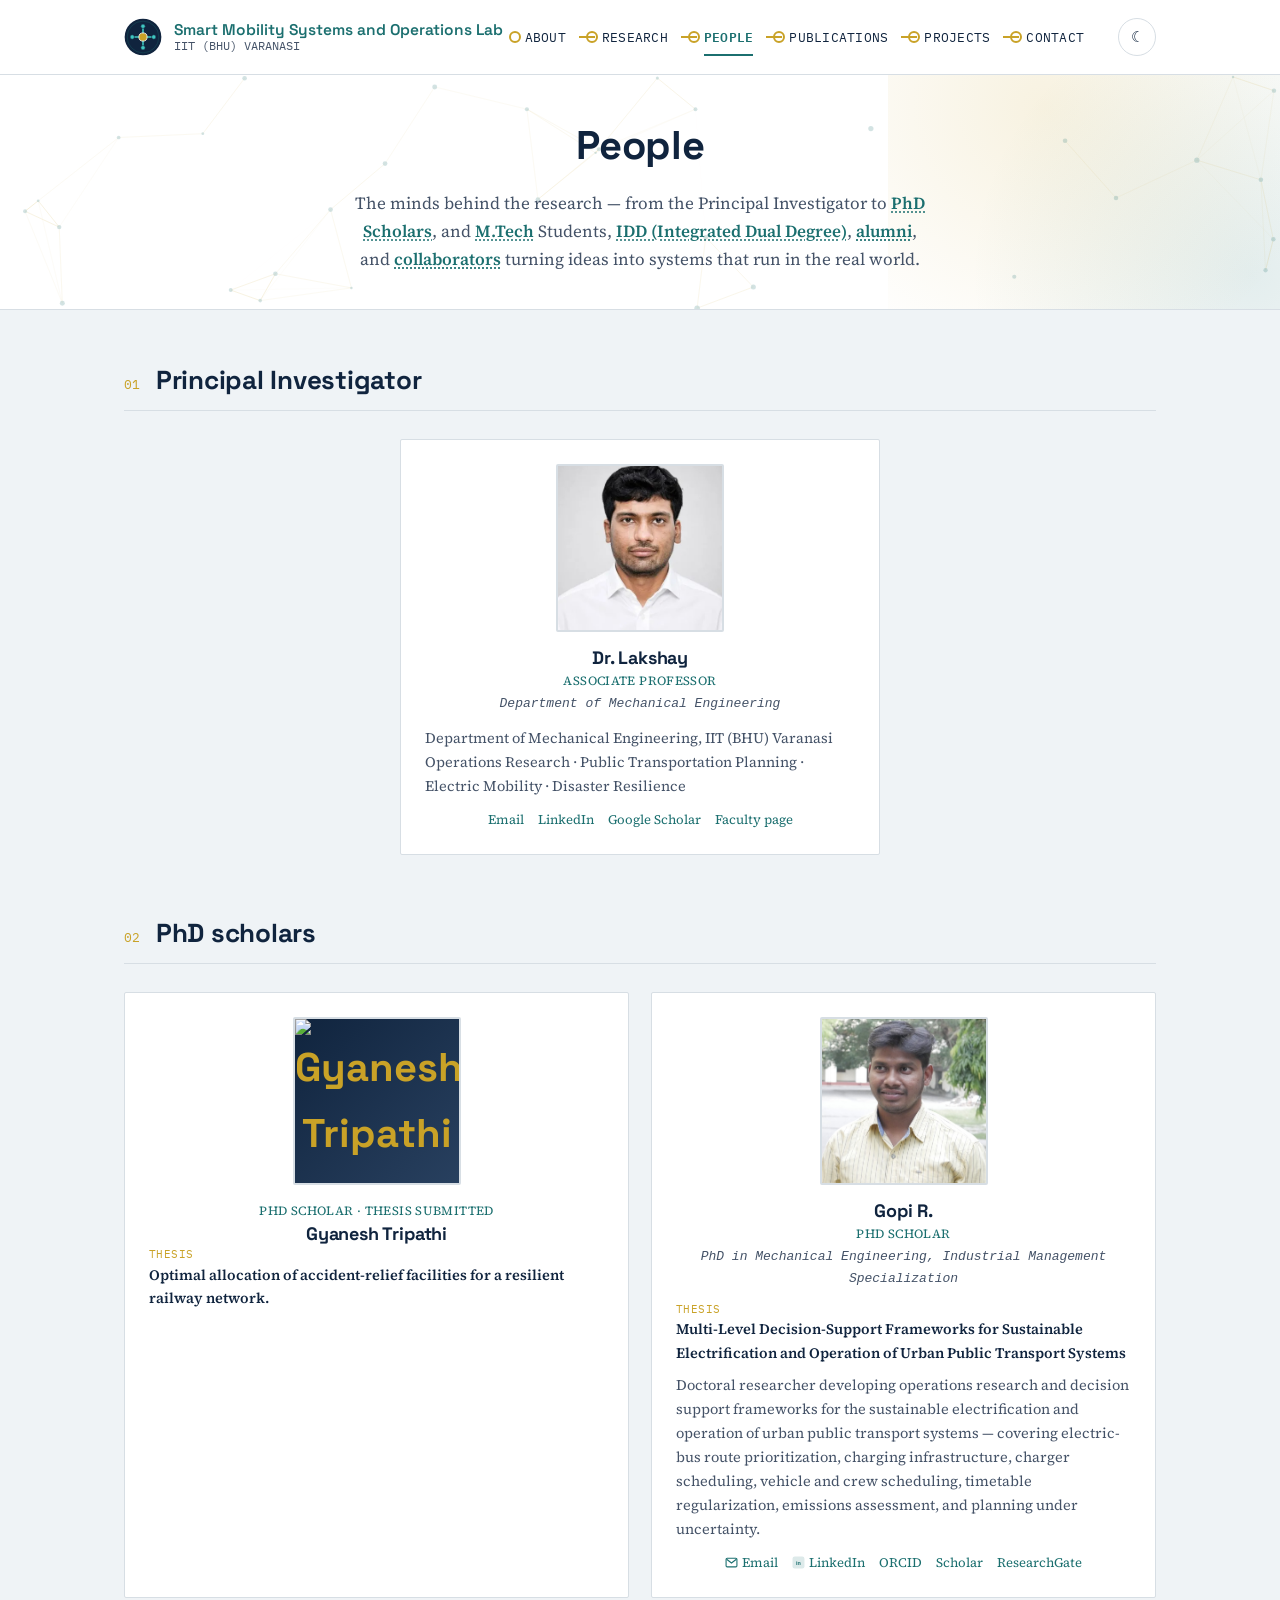
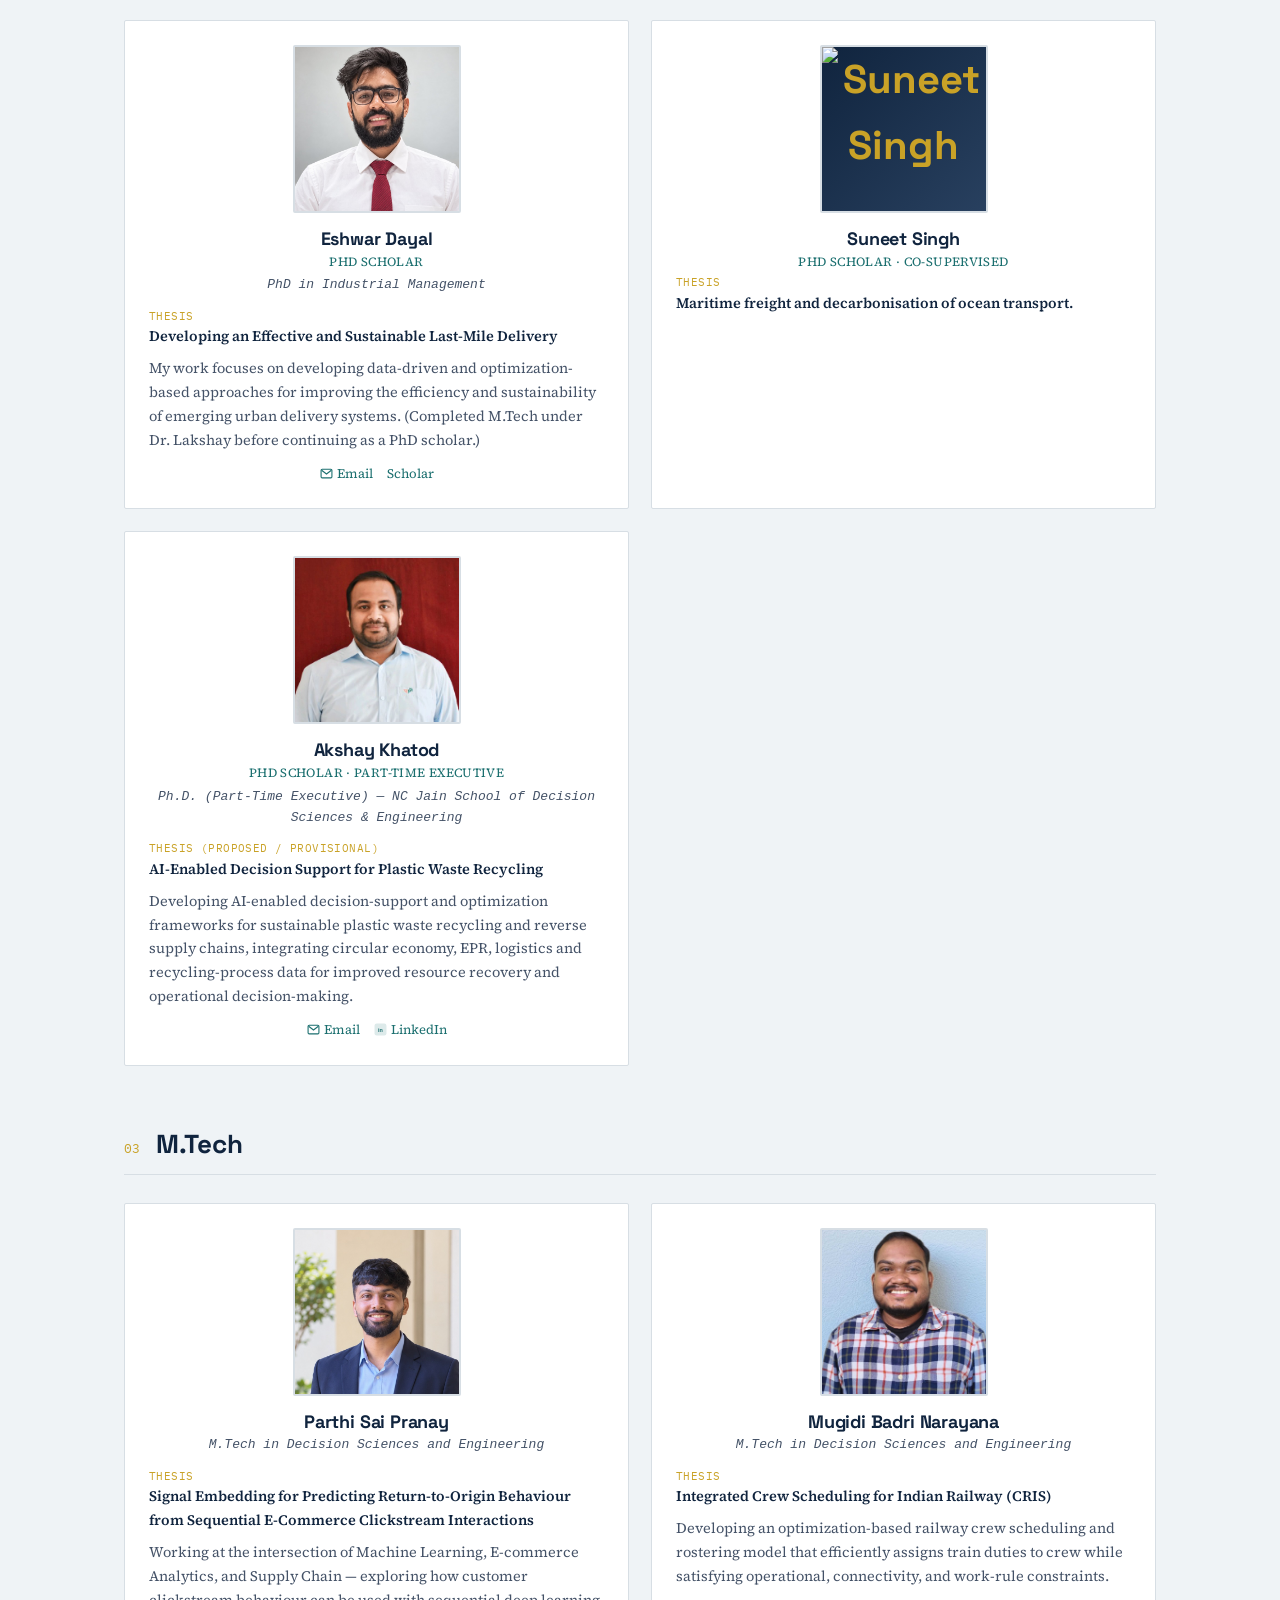
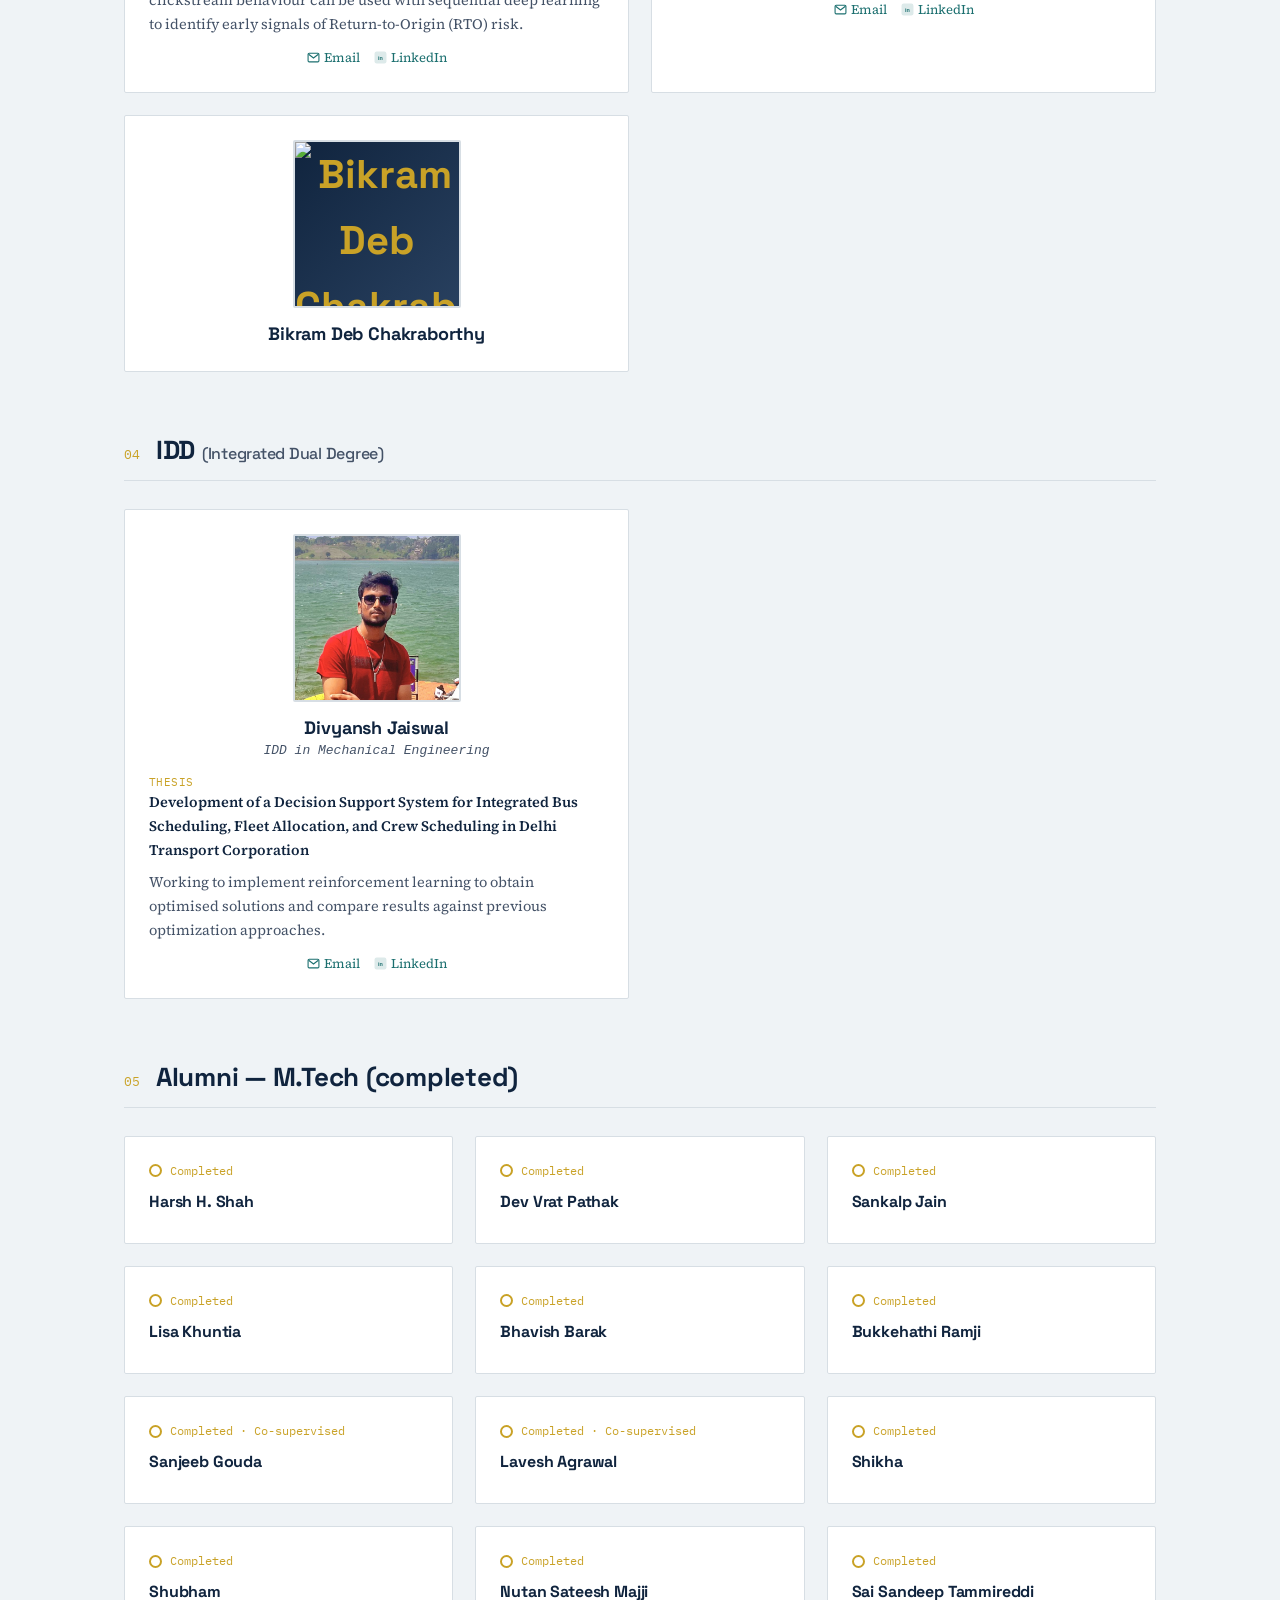
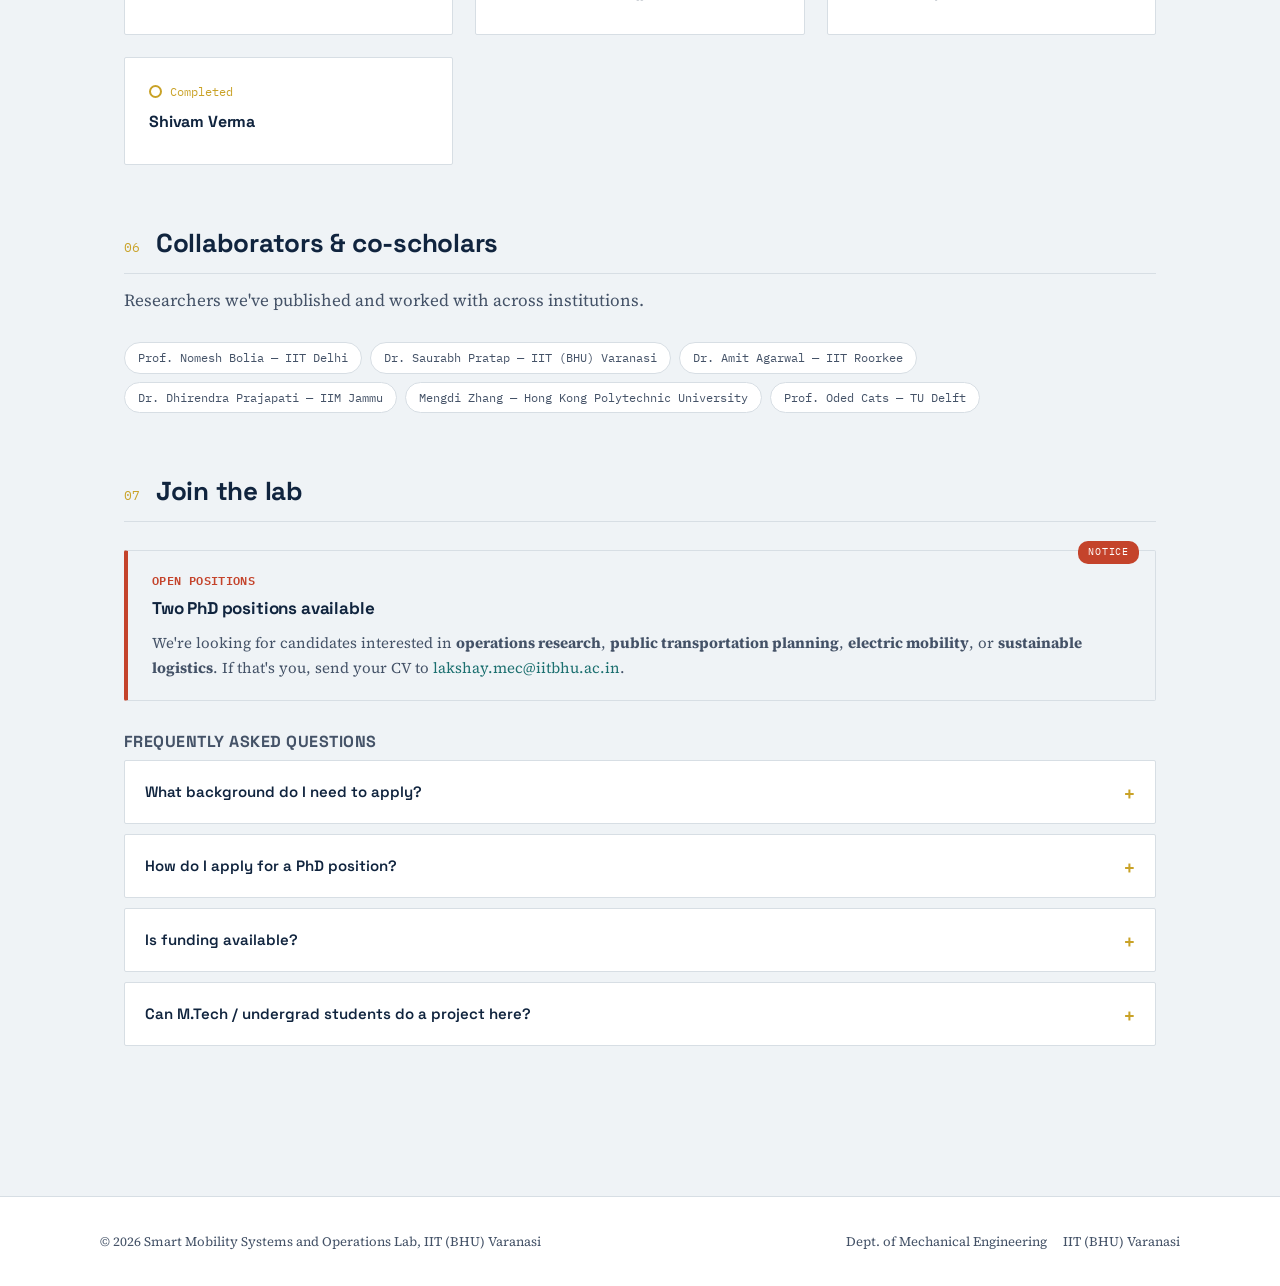
==== commit c12208d1: "Update people.html" ====
--- a/people.html
+++ b/people.html
@@ -39,7 +39,7 @@
   <canvas id="network-canvas" aria-hidden="true" style="position:absolute;inset:0;width:100%;height:100%;opacity:.35;pointer-events:none;"></canvas>
   <div class="page-hero-inner center">
     <h1>People</h1>
-    <p class="lede">The minds behind the research — from the Principal Investigator to <a href="#phd">PhD</a>, <a href="#idd">IDD (Integrated Dual Degree)</a>, and <a href="#mtech">M.Tech</a> scholars, <a href="#alumni">alumni</a>, and <a href="#collaborators">collaborators</a> turning ideas into systems that run in the real world.</p>
+    <p class="lede">The minds behind the research — from the Principal Investigator to <a href="#phd">PhD Scholars</a>, and <a href="#mtech">M.Tech</a> Students, <a href="#idd">IDD (Integrated Dual Degree)</a>, <a href="#alumni">alumni</a>, and <a href="#collaborators">collaborators</a> turning ideas into systems that run in the real world.</p>
   </div>
 </div>
 
--- a/css/style.css
+++ b/css/style.css
@@ -127,6 +127,122 @@
 .hero h1{font-size:clamp(32px,4.4vw,52px); max-width:16ch;}
 .hero .lede{font-size:19px; color:var(--ink-soft); max-width:62ch; margin-top:14px;}
 .hero .cta-row{margin-top:28px; display:flex; gap:14px; flex-wrap:wrap;}
+
+/* Centered hero variant */
+.hero-center .hero-inner{display:flex; flex-direction:column; align-items:center; text-align:center;}
+.hero-center .eyebrow{justify-content:center;}
+.hero-center .eyebrow::before{display:none;}
+.hero-center h1{max-width:18ch;}
+.hero-center .lede{margin-left:auto; margin-right:auto;}
+.hero-center .cta-row{justify-content:center;}
+
+/* Animated "data to decisions" optimization infographic */
+.optimize-strip{width:100%; max-width:820px; margin:44px auto 0;}
+.optimize-svg{width:100%; height:auto; display:block; overflow:visible;}
+
+.opt-link{stroke:var(--line); stroke-width:2; stroke-dasharray:3 8; stroke-linecap:round;}
+
+/* Raw data: scattered, slightly jittering dots in a muted tone */
+.opt-dot-raw{fill:var(--ink-soft); opacity:.55; animation:optJitter 2.4s ease-in-out infinite;}
+@keyframes optJitter{
+  0%,100%{transform:translate(0,0);}
+  50%{transform:translate(2px,-3px);}
+}
+
+/* Optimization engine: slow rotating hexagon with a pulsing core */
+.opt-hex{fill:none; stroke:var(--gold); stroke-width:2.5;}
+.opt-core{fill:var(--gold); transform-box:fill-box; transform-origin:center; animation:optPulse 1.8s ease-in-out infinite;}
+.opt-engine{animation:optSpin 14s linear infinite; transform-origin:450px 70px;}
+@keyframes optSpin{from{transform:rotate(0deg);} to{transform:rotate(360deg);}}
+@keyframes optPulse{0%,100%{transform:scale(1); opacity:1;} 50%{transform:scale(1.35); opacity:.75;}}
+
+/* Clean decisions: aligned, steady gold dots with a confident glow pulse */
+.opt-dot-clean{fill:var(--gold); animation:optGlow 2.2s ease-in-out infinite;}
+@keyframes optGlow{
+  0%,100%{opacity:.6; r:5;}
+  50%{opacity:1; r:6;}
+}
+
+/* Travelling packets: small dots flowing along the two connecting paths */
+.opt-packet{fill:var(--teal);}
+.opt-packet-in{offset-path:path("M78,70 L440,70"); animation:optFlow 2.4s linear infinite;}
+.opt-packet-out{fill:var(--gold); offset-path:path("M460,70 L822,70"); animation:optFlow 2.4s linear infinite; animation-delay:1.2s;}
+@keyframes optFlow{
+  0%{offset-distance:0%; opacity:0;}
+  10%{opacity:1;}
+  90%{opacity:1;}
+  100%{offset-distance:100%; opacity:0;}
+}
+
+.optimize-labels{
+  display:flex; justify-content:space-between; margin-top:14px;
+  font-family:'IBM Plex Mono',monospace; font-size:11px; color:var(--ink-soft);
+  letter-spacing:.02em; text-transform:uppercase;
+}
+.optimize-labels span:first-child{text-align:left;}
+.optimize-labels span:last-child{text-align:right;}
+.optimize-labels span:nth-child(2){text-align:center; color:var(--gold); font-weight:600;}
+
+@media (max-width:640px){
+  .optimize-labels span{font-size:9.5px;}
+}
+@media (prefers-reduced-motion: reduce){
+  .opt-engine, .opt-core, .opt-dot-raw, .opt-dot-clean, .opt-packet-in, .opt-packet-out{animation:none;}
+}
+
+/* ---------- National network diagram (Projects page) ---------- */
+.network-map{max-width:600px; margin:0 auto 36px;}
+.network-map-svg{width:100%; height:auto; display:block;}
+.nm-spoke{stroke:var(--line); stroke-width:2; stroke-dasharray:3 7;}
+.nm-packet{fill:var(--gold); animation:nmFlow 3s linear infinite;}
+@keyframes nmFlow{
+  0%{offset-distance:0%; opacity:0;}
+  12%{opacity:1;}
+  88%{opacity:1;}
+  100%{offset-distance:100%; opacity:0;}
+}
+.nm-node circle:first-child{fill:var(--paper); stroke:var(--teal); stroke-width:2.5;}
+.nm-node-core{fill:var(--teal); animation:nmNodePulse 2.6s ease-in-out infinite;}
+.nm-node{animation:nmAppear .6s ease both;}
+@keyframes nmNodePulse{0%,100%{opacity:.7; r:5;} 50%{opacity:1; r:6.5;}}
+@keyframes nmAppear{from{opacity:0;} to{opacity:1;}}
+.nm-label{font-family:'Space Grotesk',sans-serif; font-weight:700; font-size:15px; fill:var(--ink);}
+.nm-sublabel{font-family:'IBM Plex Mono',monospace; font-size:9.5px; fill:var(--ink-soft); letter-spacing:.03em;}
+.nm-hub circle{fill:var(--ink); stroke:var(--gold); stroke-width:3;}
+.nm-hub-label{font-family:'IBM Plex Mono',monospace; font-size:11px; font-weight:700; fill:var(--gold); letter-spacing:.03em;}
+.network-map-caption{text-align:center; color:var(--ink-soft); font-size:13.5px; font-style:italic; margin-top:4px;}
+
+@media (prefers-reduced-motion: reduce){
+  .nm-packet, .nm-node-core{animation:none;}
+}
+
+/* ---------- Bus-bunching before/after visualization (Research page) ---------- */
+.bunch-viz{
+  background:var(--paper); border:1px solid var(--line); border-radius:var(--radius);
+  padding:26px 30px 22px; margin-bottom:36px;
+}
+.bunch-row-label{
+  display:block; font-family:'IBM Plex Mono',monospace; font-size:11.5px;
+  letter-spacing:.02em; margin-bottom:8px;
+}
+.bunch-before{color:var(--coral);}
+.bunch-after{color:var(--teal);}
+.bunch-svg{width:100%; height:36px; display:block;}
+.bunch-baseline{stroke:var(--line); stroke-width:1.5;}
+.bunch-ticks-before line{stroke:var(--coral); stroke-width:3; opacity:.75;}
+.bunch-ticks-after line{
+  stroke:var(--gold); stroke-width:3;
+  animation:bunchPulse 2.6s ease-in-out infinite;
+}
+@keyframes bunchPulse{0%,100%{opacity:.55;} 50%{opacity:1;}}
+.bunch-arrow{
+  text-align:center; font-family:'IBM Plex Mono',monospace; font-size:11px;
+  color:var(--ink-soft); text-transform:uppercase; letter-spacing:.06em; margin:10px 0;
+}
+
+@media (prefers-reduced-motion: reduce){
+  .bunch-ticks-after line{animation:none;}
+}
 .btn{
   display:inline-block; padding:11px 20px; border-radius:var(--radius);
   font-family:'Space Grotesk',sans-serif; font-weight:600; font-size:14px;
@@ -290,12 +406,24 @@
 }
 
 /* ---------- Announcement banner ---------- */
+#announcements{
+  background:var(--paper); border:1px solid var(--line); border-radius:var(--radius);
+  padding:32px 36px; margin-top:-8px;
+  box-shadow:0 18px 40px -28px rgba(16,36,62,.35);
+}
+#announcements .section-head{border-bottom-color:var(--line);}
 .announce{
   border:1px solid var(--line); border-left:4px solid var(--coral);
-  background:var(--paper); padding:18px 22px; border-radius:var(--radius);
-}
-.announce .meta{color:var(--coral); font-size:12px; text-transform:uppercase; margin-bottom:6px;}
-.announce h4{margin:0 0 8px; font-size:16px;}
+  background:var(--bg); padding:20px 24px; border-radius:var(--radius);
+  position:relative;
+}
+.announce::before{
+  content:"NOTICE"; position:absolute; top:-10px; right:16px;
+  background:var(--coral); color:#fff; font-family:'IBM Plex Mono',monospace;
+  font-size:10px; letter-spacing:.08em; padding:3px 10px; border-radius:10px;
+}
+.announce .meta{color:var(--coral); font-size:12px; text-transform:uppercase; margin-bottom:6px; font-weight:600; letter-spacing:.03em;}
+.announce h4{margin:0 0 10px; font-size:17px; line-height:1.4;}
 .announce p{margin:0; color:var(--ink-soft); font-size:15px;}
 
 /* ---------- Contact ---------- */
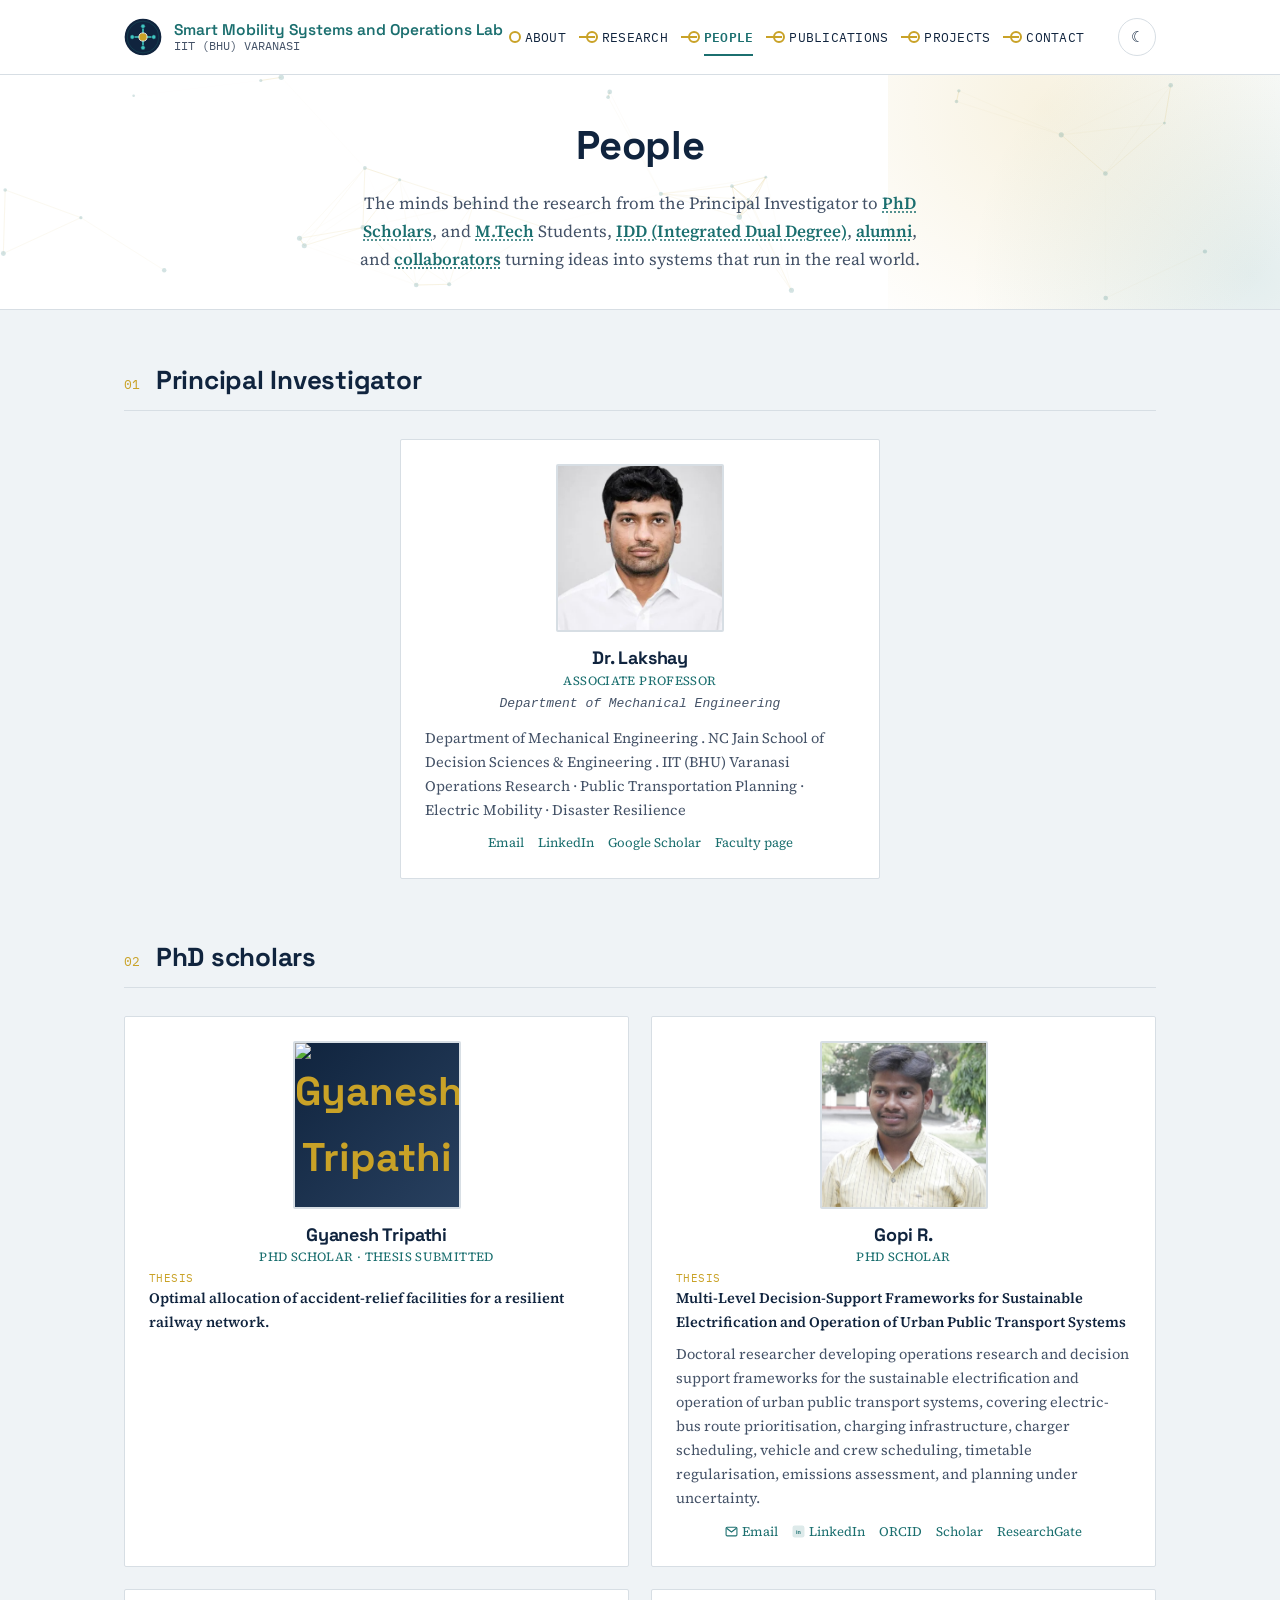
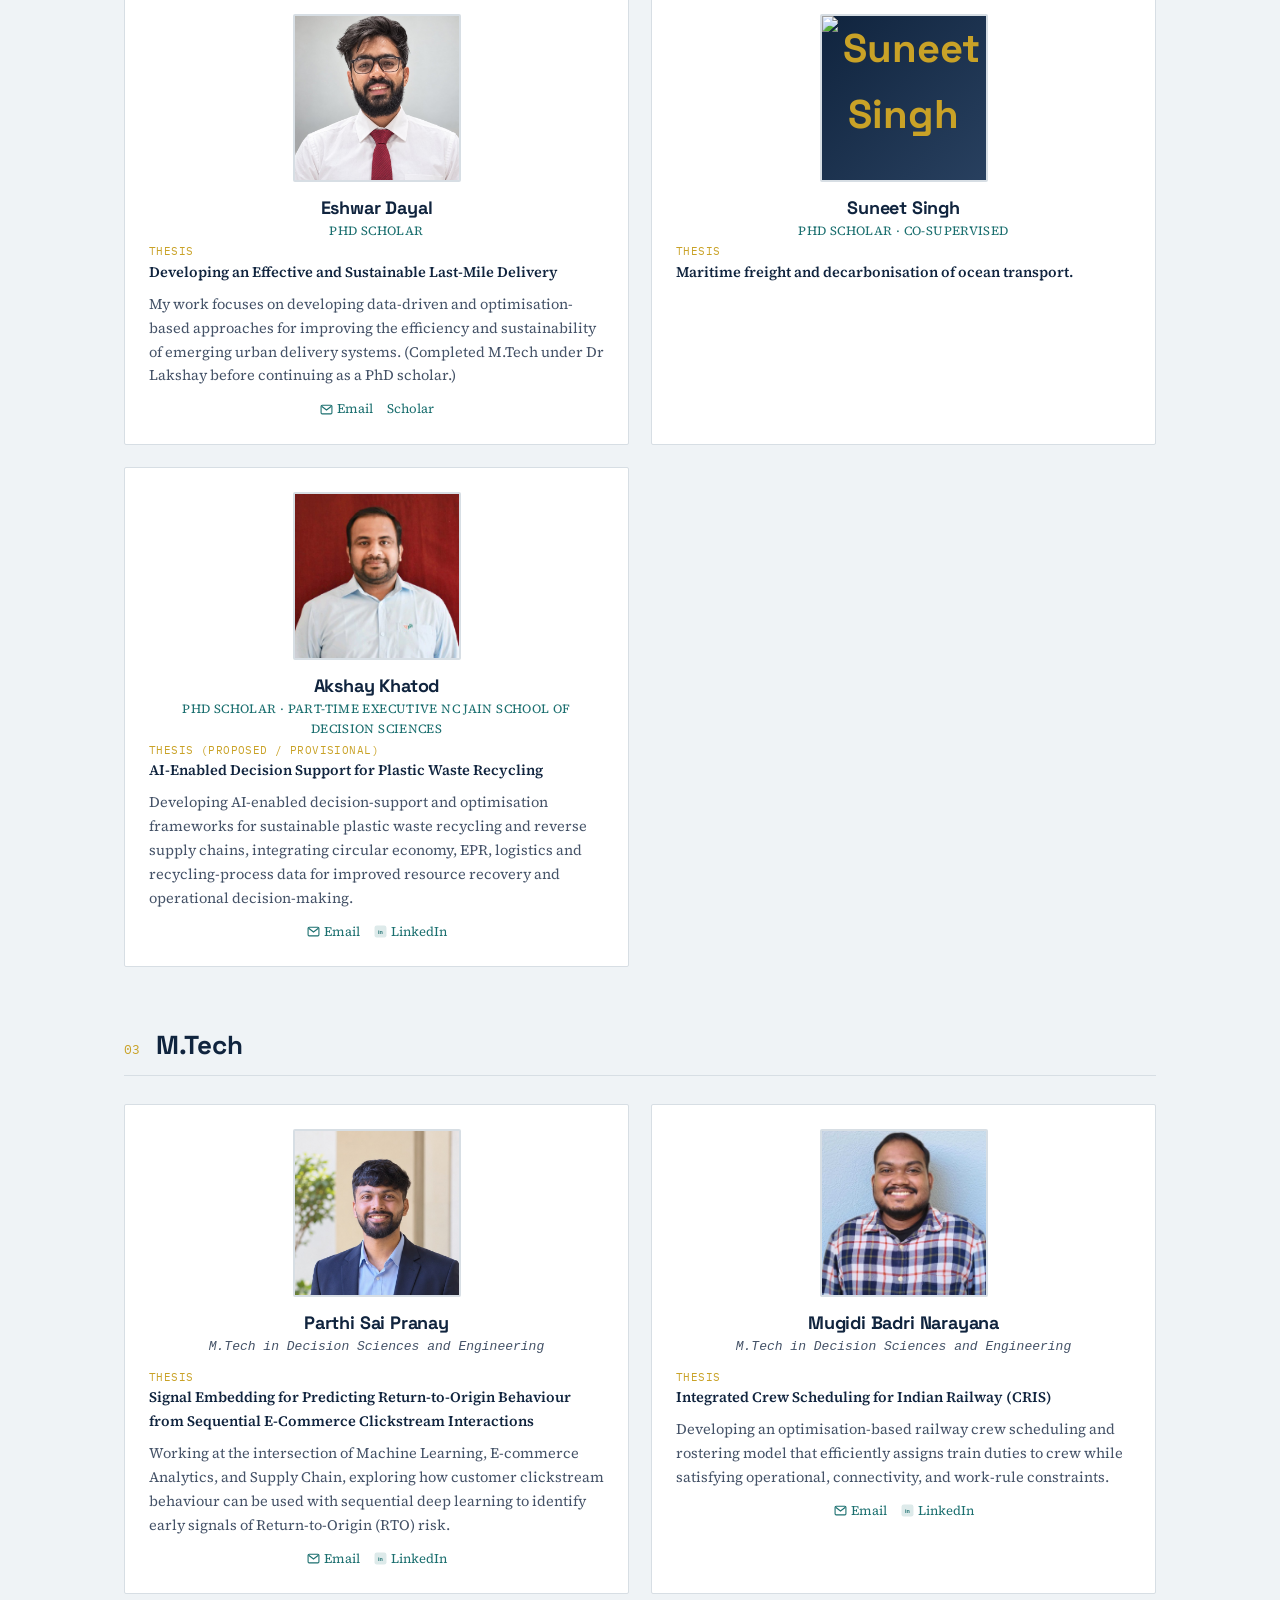
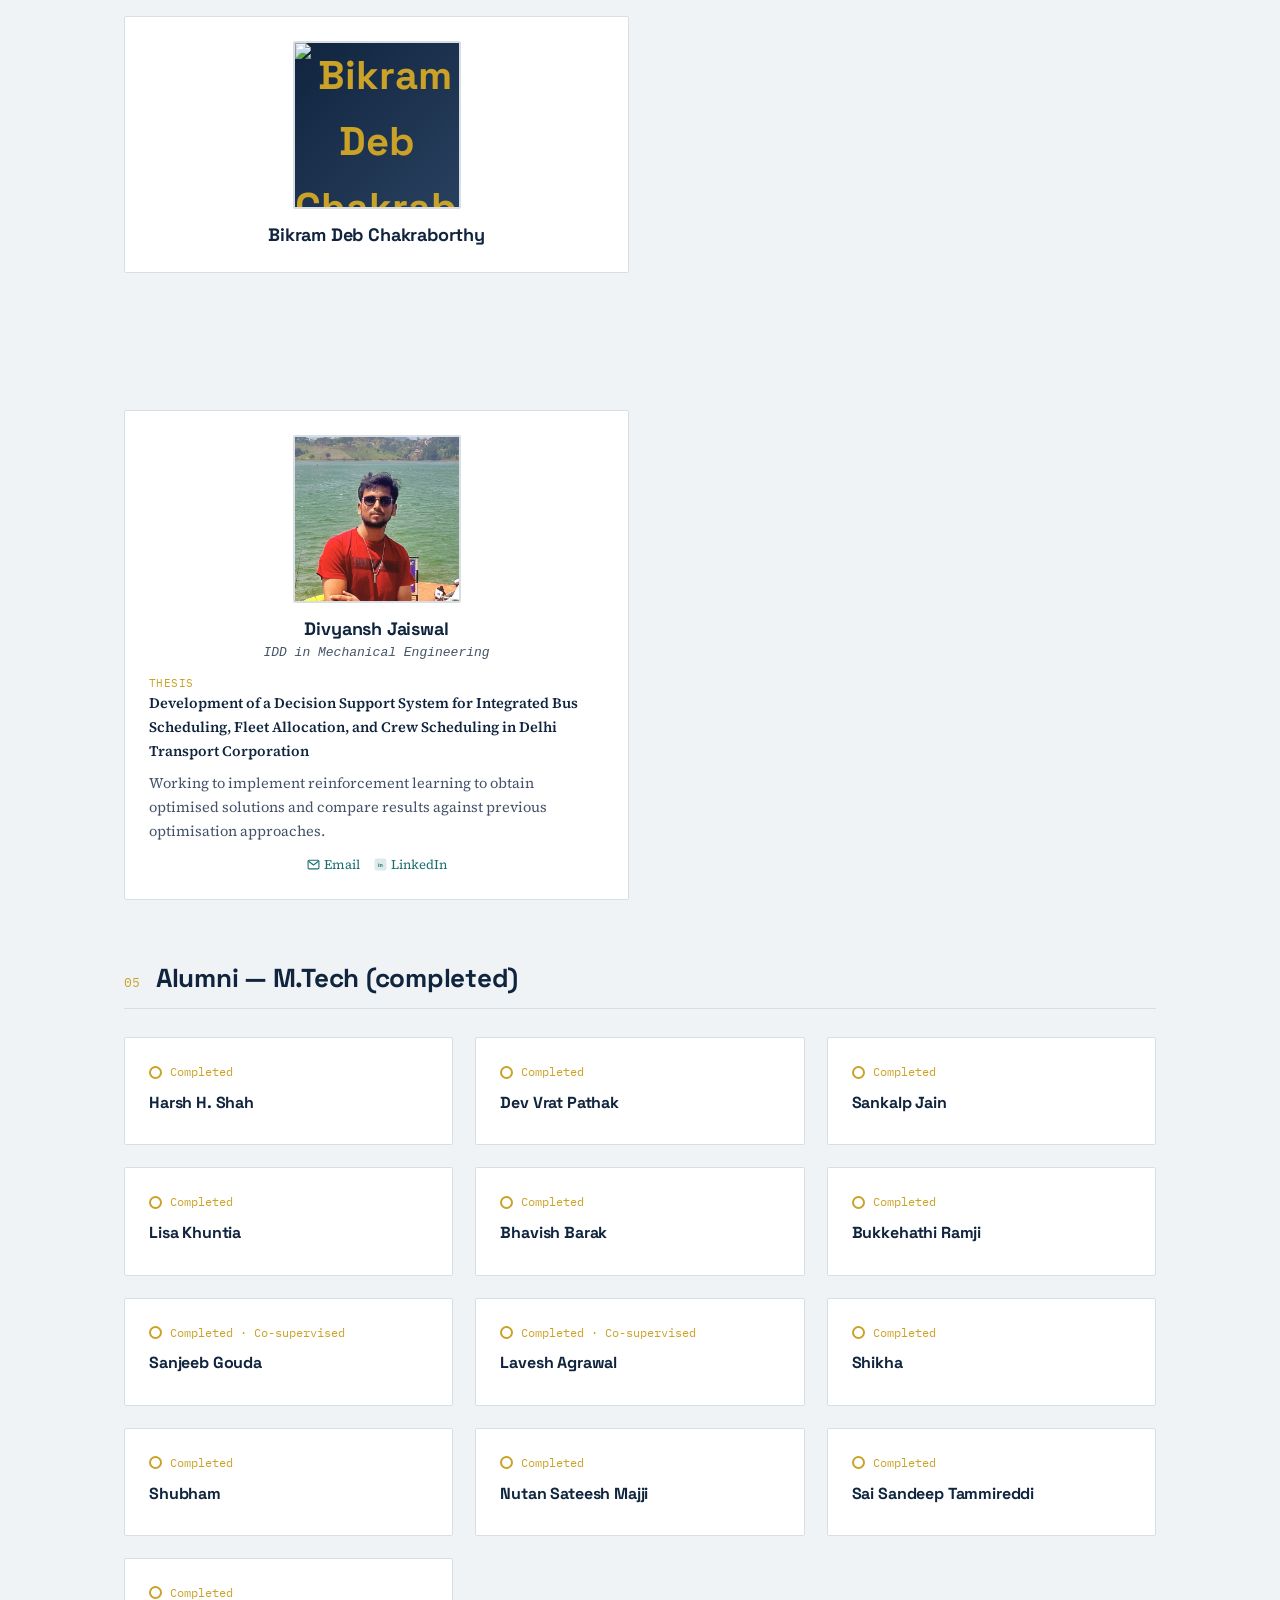
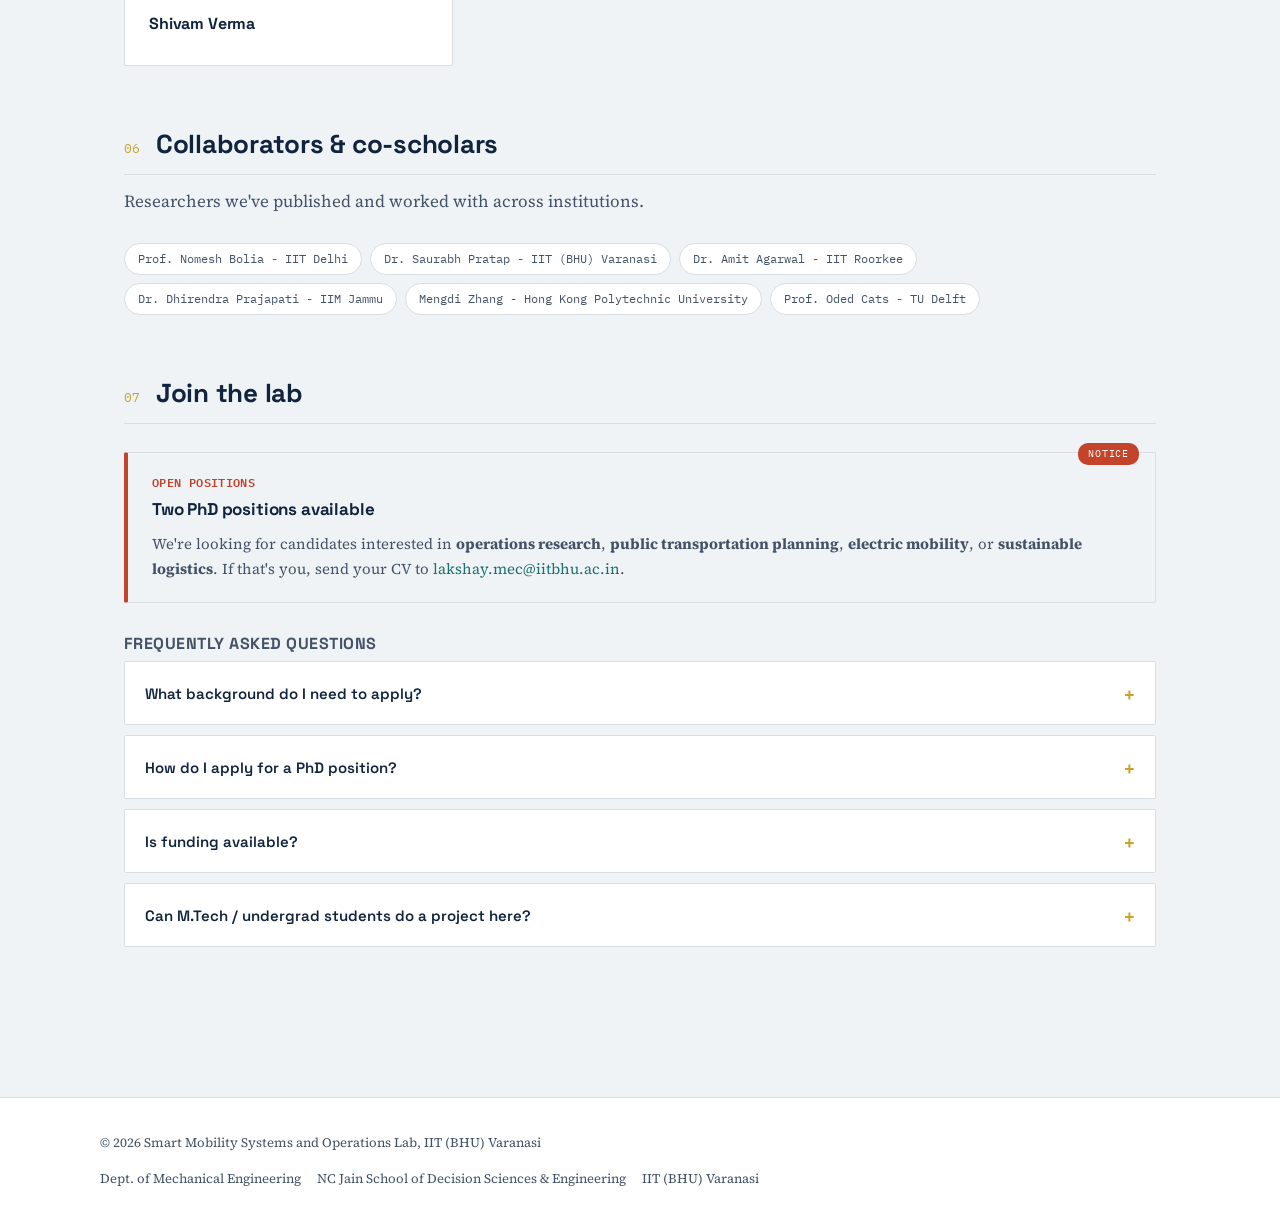
==== commit b5c33d73: "Update people.html" ====
--- a/people.html
+++ b/people.html
@@ -39,7 +39,7 @@
   <canvas id="network-canvas" aria-hidden="true" style="position:absolute;inset:0;width:100%;height:100%;opacity:.35;pointer-events:none;"></canvas>
   <div class="page-hero-inner center">
     <h1>People</h1>
-    <p class="lede">The minds behind the research — from the Principal Investigator to <a href="#phd">PhD Scholars</a>, and <a href="#mtech">M.Tech</a> Students, <a href="#idd">IDD (Integrated Dual Degree)</a>, <a href="#alumni">alumni</a>, and <a href="#collaborators">collaborators</a> turning ideas into systems that run in the real world.</p>
+    <p class="lede">The minds behind the research from the Principal Investigator to <a href="#phd">PhD Scholars</a>, and <a href="#mtech">M.Tech</a> Students, <a href="#idd">IDD (Integrated Dual Degree)</a>, <a href="#alumni">alumni</a>, and <a href="#collaborators">collaborators</a> turning ideas into systems that run in the real world.</p>
   </div>
 </div>
 
@@ -53,7 +53,7 @@
         <h3>Dr. Lakshay</h3>
       <div class="role">Associate Professor</div>
           <p class="course">Department of Mechanical Engineering</p>
-        <p class="topic">Department of Mechanical Engineering, IIT (BHU) Varanasi<br>
+        <p class="topic">Department of Mechanical Engineering . NC Jain School of Decision Sciences & Engineering . IIT (BHU) Varanasi<br>
         Operations Research · Public Transportation Planning · Electric Mobility · Disaster Resilience</p>
         <div class="links">
           <a href="mailto:lakshay.mec@iitbhu.ac.in">Email</a>
@@ -72,8 +72,8 @@
       <div class="card person reveal">
         <div class="avatar"><img src="assets/photos/gyanesh-tripathi.jpg" alt="Gyanesh Tripathi"></div>
         <div class="person-body">
-          <div class="role">PhD Scholar · Thesis Submitted</div>
           <h3>Gyanesh Tripathi</h3>
+        <div class="role">PhD Scholar · Thesis Submitted</div>
           <p class="thesis-label">Thesis</p>
           <p class="thesis">Optimal allocation of accident-relief facilities for a resilient railway network.</p>
         </div>
@@ -84,10 +84,9 @@
         <div class="person-body">
           <h3>Gopi R.</h3>
         <div class="role">PhD Scholar</div>
-          <p class="course">PhD in Mechanical Engineering, Industrial Management Specialization</p>
           <p class="thesis-label">Thesis</p>
           <p class="thesis">Multi-Level Decision-Support Frameworks for Sustainable Electrification and Operation of Urban Public Transport Systems</p>
-          <p class="topic">Doctoral researcher developing operations research and decision support frameworks for the sustainable electrification and operation of urban public transport systems — covering electric-bus route prioritization, charging infrastructure, charger scheduling, vehicle and crew scheduling, timetable regularization, emissions assessment, and planning under uncertainty.</p>
+          <p class="topic">Doctoral researcher developing operations research and decision support frameworks for the sustainable electrification and operation of urban public transport systems, covering electric-bus route prioritisation, charging infrastructure, charger scheduling, vehicle and crew scheduling, timetable regularisation, emissions assessment, and planning under uncertainty.</p>
           <div class="links">
             <a href="mailto:gopir.rs.mec21@itbhu.ac.in"><svg width="13" height="13" viewBox="0 0 24 24" aria-hidden="true"><rect x="2" y="4" width="20" height="16" rx="2" fill="none" stroke="currentColor" stroke-width="2"/><path d="M3 6l9 7 9-7" fill="none" stroke="currentColor" stroke-width="2"/></svg>Email</a>
             <a href="https://www.linkedin.com/in/gopi-rangaraj-8b5ab7138" target="_blank" rel="noopener"><svg width="13" height="13" viewBox="0 0 24 24" aria-hidden="true"><rect x="1" y="1" width="22" height="22" rx="4" fill="currentColor" opacity="0.15"/><text x="12" y="16.5" font-size="10" font-family="Arial,sans-serif" font-weight="700" fill="currentColor" text-anchor="middle">in</text></svg>LinkedIn</a>
@@ -103,10 +102,9 @@
         <div class="person-body">
           <h3>Eshwar Dayal</h3>
         <div class="role">PhD Scholar</div>
-          <p class="course">PhD in Industrial Management</p>
           <p class="thesis-label">Thesis</p>
           <p class="thesis">Developing an Effective and Sustainable Last-Mile Delivery</p>
-          <p class="topic">My work focuses on developing data-driven and optimization-based approaches for improving the efficiency and sustainability of emerging urban delivery systems. (Completed M.Tech under Dr. Lakshay before continuing as a PhD scholar.)</p>
+          <p class="topic">My work focuses on developing data-driven and optimisation-based approaches for improving the efficiency and sustainability of emerging urban delivery systems. (Completed M.Tech under Dr Lakshay before continuing as a PhD scholar.)</p>
           <div class="links">
             <a href="mailto:eshwardayal.rs.mec23@itbhu.ac.in"><svg width="13" height="13" viewBox="0 0 24 24" aria-hidden="true"><rect x="2" y="4" width="20" height="16" rx="2" fill="none" stroke="currentColor" stroke-width="2"/><path d="M3 6l9 7 9-7" fill="none" stroke="currentColor" stroke-width="2"/></svg>Email</a>
             <a href="https://scholar.google.com/citations?user=zMvcw2IAAAAJ&hl=en" target="_blank" rel="noopener">Scholar</a>
@@ -128,11 +126,10 @@
         <div class="avatar"><img src="assets/photos/akshay-khatod.jpg" alt="Akshay Khatod"></div>
         <div class="person-body">
           <h3>Akshay Khatod</h3>
-        <div class="role">PhD Scholar · Part-Time Executive</div>
-          <p class="course">Ph.D. (Part-Time Executive) — NC Jain School of Decision Sciences &amp; Engineering</p>
+        <div class="role">PhD Scholar · Part-Time Executive NC Jain School of Decision Sciences</div>
           <p class="thesis-label">Thesis (Proposed / Provisional)</p>
           <p class="thesis">AI-Enabled Decision Support for Plastic Waste Recycling</p>
-          <p class="topic">Developing AI-enabled decision-support and optimization frameworks for sustainable plastic waste recycling and reverse supply chains, integrating circular economy, EPR, logistics and recycling-process data for improved resource recovery and operational decision-making.</p>
+          <p class="topic">Developing AI-enabled decision-support and optimisation frameworks for sustainable plastic waste recycling and reverse supply chains, integrating circular economy, EPR, logistics and recycling-process data for improved resource recovery and operational decision-making.</p>
           <div class="links">
             <a href="mailto:akshaykhatod.rs.dse26@itbhu.ac.in"><svg width="13" height="13" viewBox="0 0 24 24" aria-hidden="true"><rect x="2" y="4" width="20" height="16" rx="2" fill="none" stroke="currentColor" stroke-width="2"/><path d="M3 6l9 7 9-7" fill="none" stroke="currentColor" stroke-width="2"/></svg>Email</a>
             <a href="https://in.linkedin.com/in/akshaykhatod" target="_blank" rel="noopener"><svg width="13" height="13" viewBox="0 0 24 24" aria-hidden="true"><rect x="1" y="1" width="22" height="22" rx="4" fill="currentColor" opacity="0.15"/><text x="12" y="16.5" font-size="10" font-family="Arial,sans-serif" font-weight="700" fill="currentColor" text-anchor="middle">in</text></svg>LinkedIn</a>
@@ -154,7 +151,7 @@
           <p class="course">M.Tech in Decision Sciences and Engineering</p>
           <p class="thesis-label">Thesis</p>
           <p class="thesis">Signal Embedding for Predicting Return-to-Origin Behaviour from Sequential E-Commerce Clickstream Interactions</p>
-          <p class="topic">Working at the intersection of Machine Learning, E-commerce Analytics, and Supply Chain — exploring how customer clickstream behaviour can be used with sequential deep learning to identify early signals of Return-to-Origin (RTO) risk.</p>
+          <p class="topic">Working at the intersection of Machine Learning, E-commerce Analytics, and Supply Chain, exploring how customer clickstream behaviour can be used with sequential deep learning to identify early signals of Return-to-Origin (RTO) risk.</p>
           <div class="links">
             <a href="mailto:parthisaipranay.dse25@itbhu.ac.in"><svg width="13" height="13" viewBox="0 0 24 24" aria-hidden="true"><rect x="2" y="4" width="20" height="16" rx="2" fill="none" stroke="currentColor" stroke-width="2"/><path d="M3 6l9 7 9-7" fill="none" stroke="currentColor" stroke-width="2"/></svg>Email</a>
             <a href="https://www.linkedin.com/in/parthi-sai-pranay-3a9b69242" target="_blank" rel="noopener"><svg width="13" height="13" viewBox="0 0 24 24" aria-hidden="true"><rect x="1" y="1" width="22" height="22" rx="4" fill="currentColor" opacity="0.15"/><text x="12" y="16.5" font-size="10" font-family="Arial,sans-serif" font-weight="700" fill="currentColor" text-anchor="middle">in</text></svg>LinkedIn</a>
@@ -169,7 +166,7 @@
           <p class="course">M.Tech in Decision Sciences and Engineering</p>
           <p class="thesis-label">Thesis</p>
           <p class="thesis">Integrated Crew Scheduling for Indian Railway (CRIS)</p>
-          <p class="topic">Developing an optimization-based railway crew scheduling and rostering model that efficiently assigns train duties to crew while satisfying operational, connectivity, and work-rule constraints.</p>
+          <p class="topic">Developing an optimisation-based railway crew scheduling and rostering model that efficiently assigns train duties to crew while satisfying operational, connectivity, and work-rule constraints.</p>
           <div class="links">
             <a href="mailto:mugidibadrinarayana1050@gmail.com"><svg width="13" height="13" viewBox="0 0 24 24" aria-hidden="true"><rect x="2" y="4" width="20" height="16" rx="2" fill="none" stroke="currentColor" stroke-width="2"/><path d="M3 6l9 7 9-7" fill="none" stroke="currentColor" stroke-width="2"/></svg>Email</a>
             <a href="https://www.linkedin.com/in/mugidi-badri-narayana-a75241212" target="_blank" rel="noopener"><svg width="13" height="13" viewBox="0 0 24 24" aria-hidden="true"><rect x="1" y="1" width="22" height="22" rx="4" fill="currentColor" opacity="0.15"/><text x="12" y="16.5" font-size="10" font-family="Arial,sans-serif" font-weight="700" fill="currentColor" text-anchor="middle">in</text></svg>LinkedIn</a>
@@ -197,7 +194,7 @@
           <p class="course">IDD in Mechanical Engineering</p>
           <p class="thesis-label">Thesis</p>
           <p class="thesis">Development of a Decision Support System for Integrated Bus Scheduling, Fleet Allocation, and Crew Scheduling in Delhi Transport Corporation</p>
-          <p class="topic">Working to implement reinforcement learning to obtain optimised solutions and compare results against previous optimization approaches.</p>
+          <p class="topic">Working to implement reinforcement learning to obtain optimised solutions and compare results against previous optimisation approaches.</p>
           <div class="links">
             <a href="mailto:divyansh.jaiswal.cd.mec22@itbhu.ac.in"><svg width="13" height="13" viewBox="0 0 24 24" aria-hidden="true"><rect x="2" y="4" width="20" height="16" rx="2" fill="none" stroke="currentColor" stroke-width="2"/><path d="M3 6l9 7 9-7" fill="none" stroke="currentColor" stroke-width="2"/></svg>Email</a>
             <a href="https://www.linkedin.com/in/divyansh-jaiswal-2a5956257" target="_blank" rel="noopener"><svg width="13" height="13" viewBox="0 0 24 24" aria-hidden="true"><rect x="1" y="1" width="22" height="22" rx="4" fill="currentColor" opacity="0.15"/><text x="12" y="16.5" font-size="10" font-family="Arial,sans-serif" font-weight="700" fill="currentColor" text-anchor="middle">in</text></svg>LinkedIn</a>
@@ -230,12 +227,12 @@
     <div class="section-head reveal"><span class="num">06</span><h2>Collaborators &amp; co-scholars</h2></div>
     <p class="section-intro">Researchers we've published and worked with across institutions.</p>
     <div class="tag-row">
-      <span class="tag">Prof. Nomesh Bolia — IIT Delhi</span>
-      <span class="tag">Dr. Saurabh Pratap — IIT (BHU) Varanasi</span>
-      <span class="tag">Dr. Amit Agarwal — IIT Roorkee</span>
-      <span class="tag">Dr. Dhirendra Prajapati — IIM Jammu</span>
-      <span class="tag">Mengdi Zhang — Hong Kong Polytechnic University</span>
-      <span class="tag">Prof. Oded Cats — TU Delft</span>
+      <span class="tag">Prof. Nomesh Bolia - IIT Delhi</span>
+      <span class="tag">Dr. Saurabh Pratap - IIT (BHU) Varanasi</span>
+      <span class="tag">Dr. Amit Agarwal - IIT Roorkee</span>
+      <span class="tag">Dr. Dhirendra Prajapati - IIM Jammu</span>
+      <span class="tag">Mengdi Zhang - Hong Kong Polytechnic University</span>
+      <span class="tag">Prof. Oded Cats - TU Delft</span>
     </div>
   </section>
 
@@ -260,7 +257,7 @@
       </div>
       <div class="faq">
         <button class="faq-q">Is funding available? <span class="plus">+</span></button>
-        <div class="faq-a"><p>Yes — PhD scholars typically receive an institute assistantship, and several lab projects carry additional project-linked funding depending on availability at the time of joining.</p></div>
+        <div class="faq-a"><p>Yes, PhD scholars typically receive an institute assistantship, and several lab projects carry additional project-linked funding depending on availability at the time of joining.</p></div>
       </div>
       <div class="faq">
         <button class="faq-q">Can M.Tech / undergrad students do a project here? <span class="plus">+</span></button>
@@ -275,7 +272,8 @@
   <div class="footer-inner">
     <div>© <span id="year"></span> Smart Mobility Systems and Operations Lab, IIT (BHU) Varanasi</div>
     <div class="footer-links">
-      <a href="https://www.iitbhu.ac.in/dept/mec" target="_blank" rel="noopener">Dept. of Mechanical Engineering</a>
+      <a href="https://www.iitbhu.ac.in/dept/mec" target="_blank" rel="noopener">Dept. of Mechanical Engineering </a>
+      <a href="https://www.iitbhu.ac.in/dept/dse" target="_blank" rel="noopener">NC Jain School of Decision Sciences & Engineering </a>
       <a href="https://www.iitbhu.ac.in" target="_blank" rel="noopener">IIT (BHU) Varanasi</a>
     </div>
   </div>
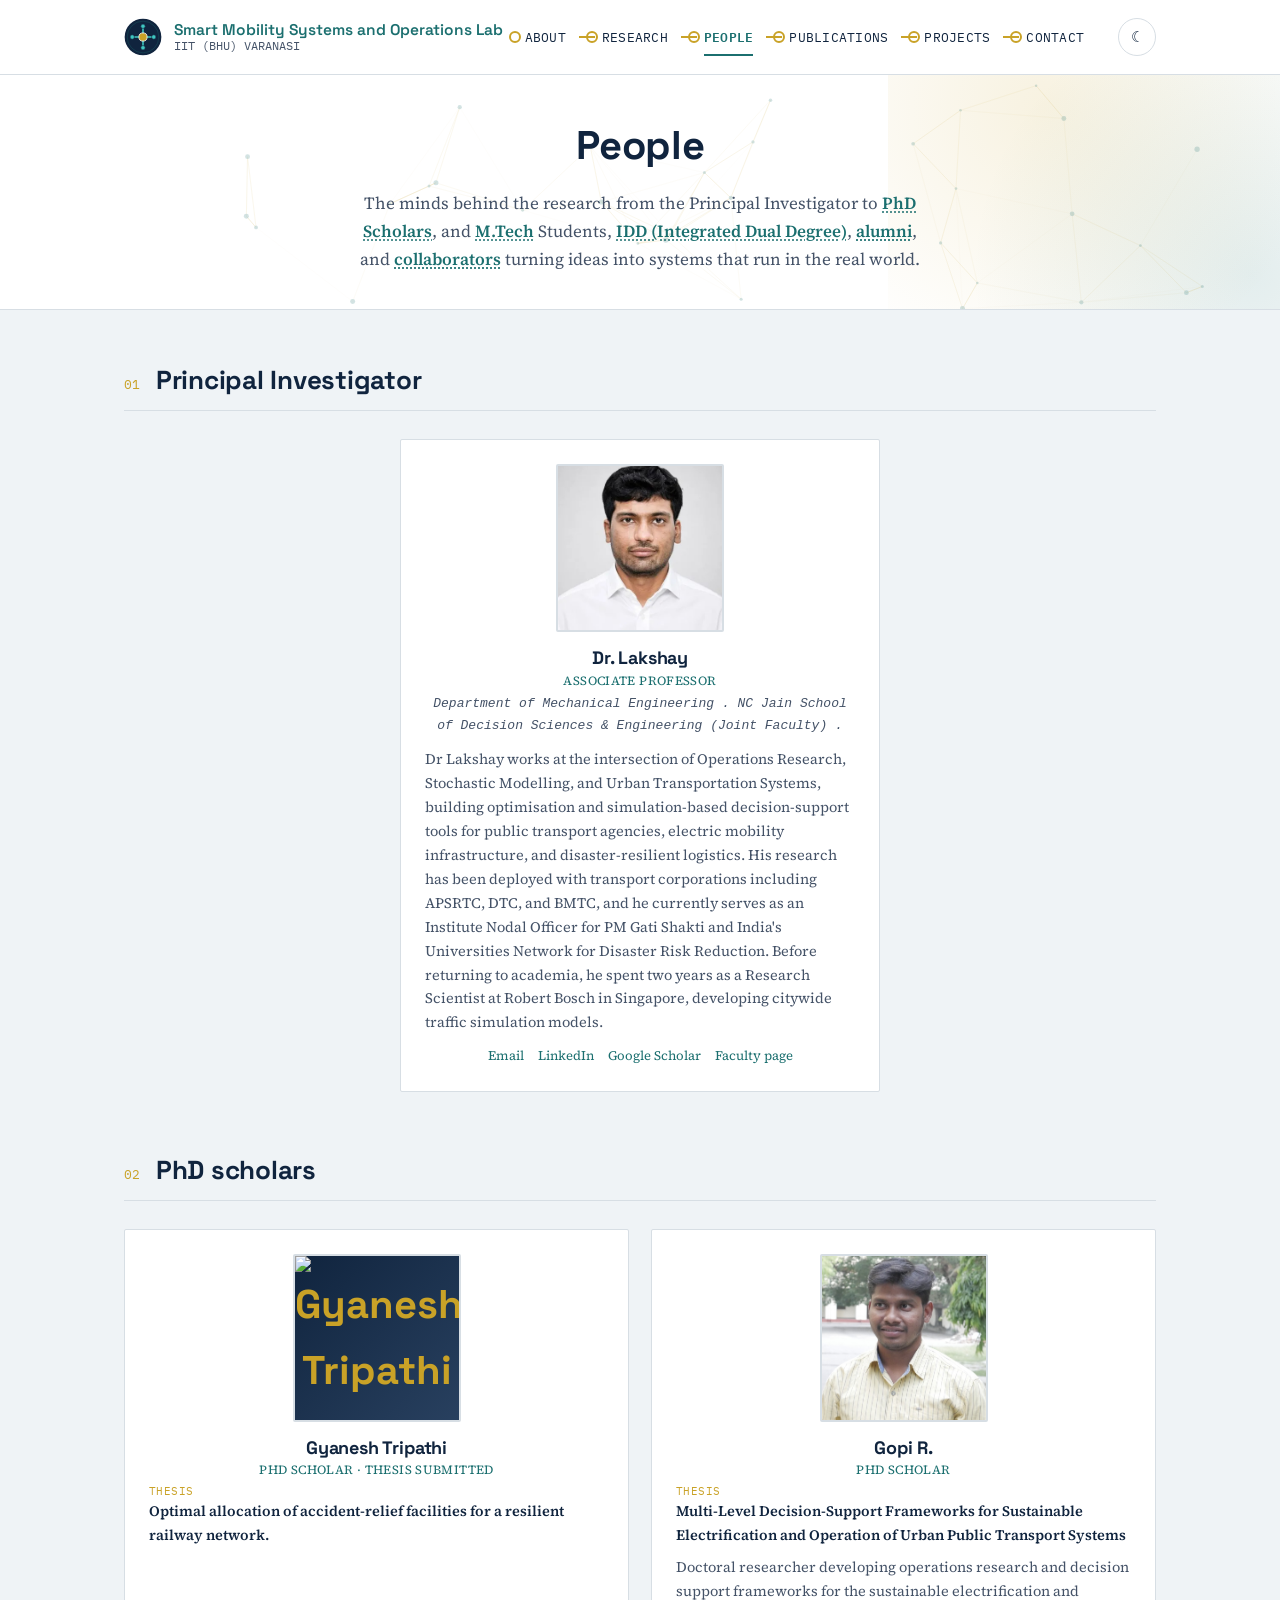
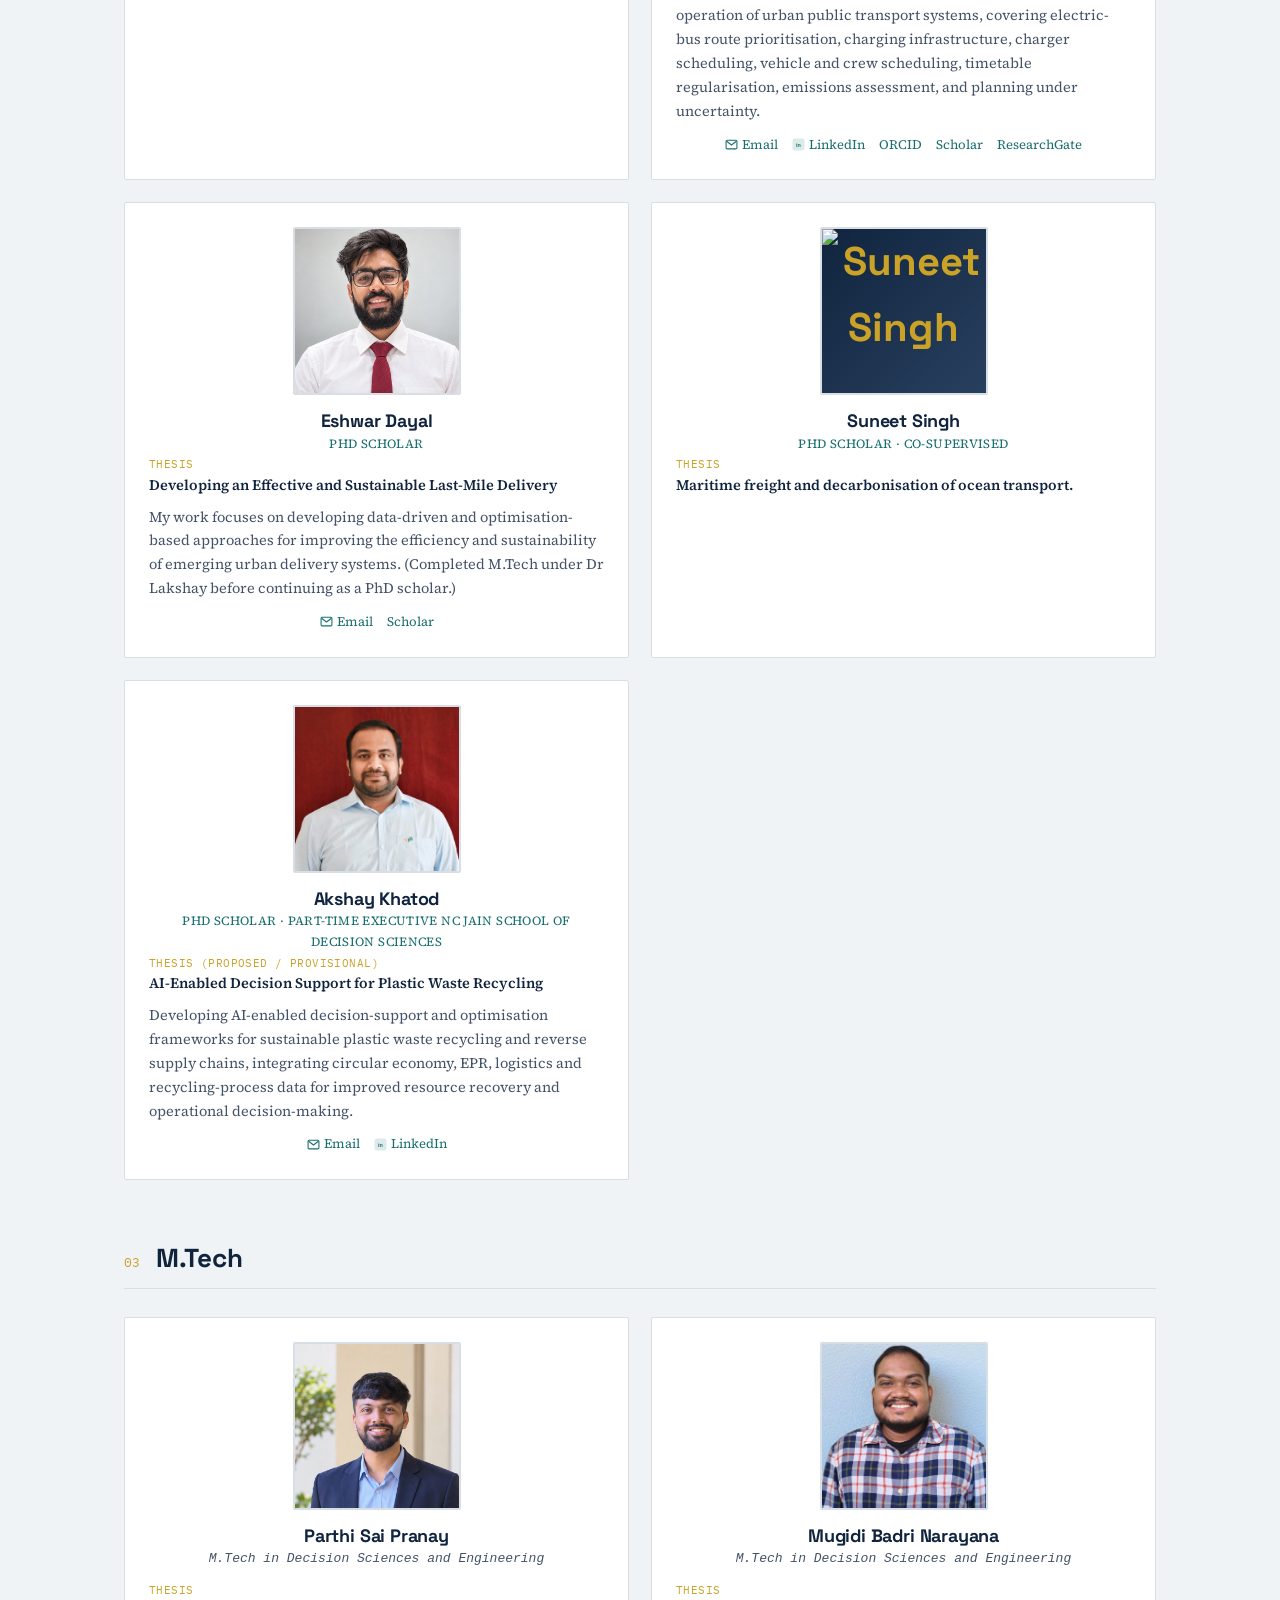
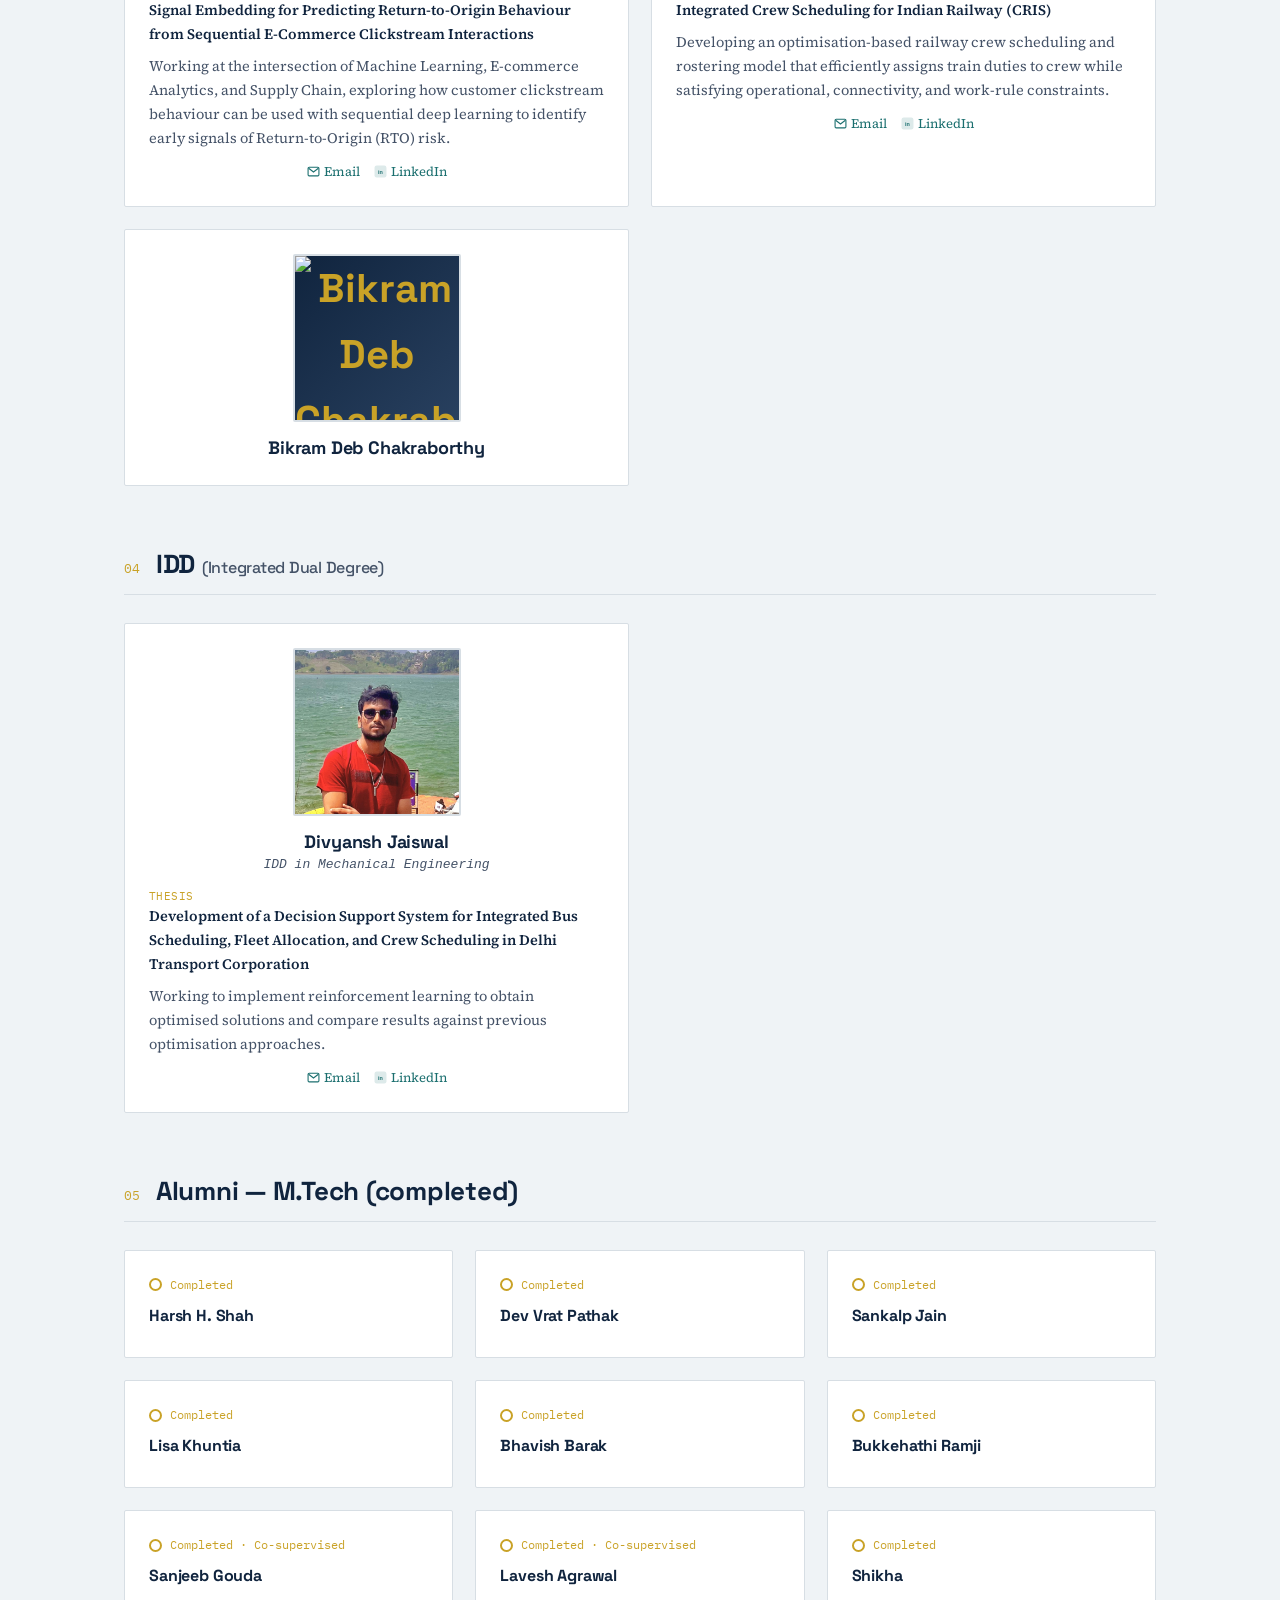
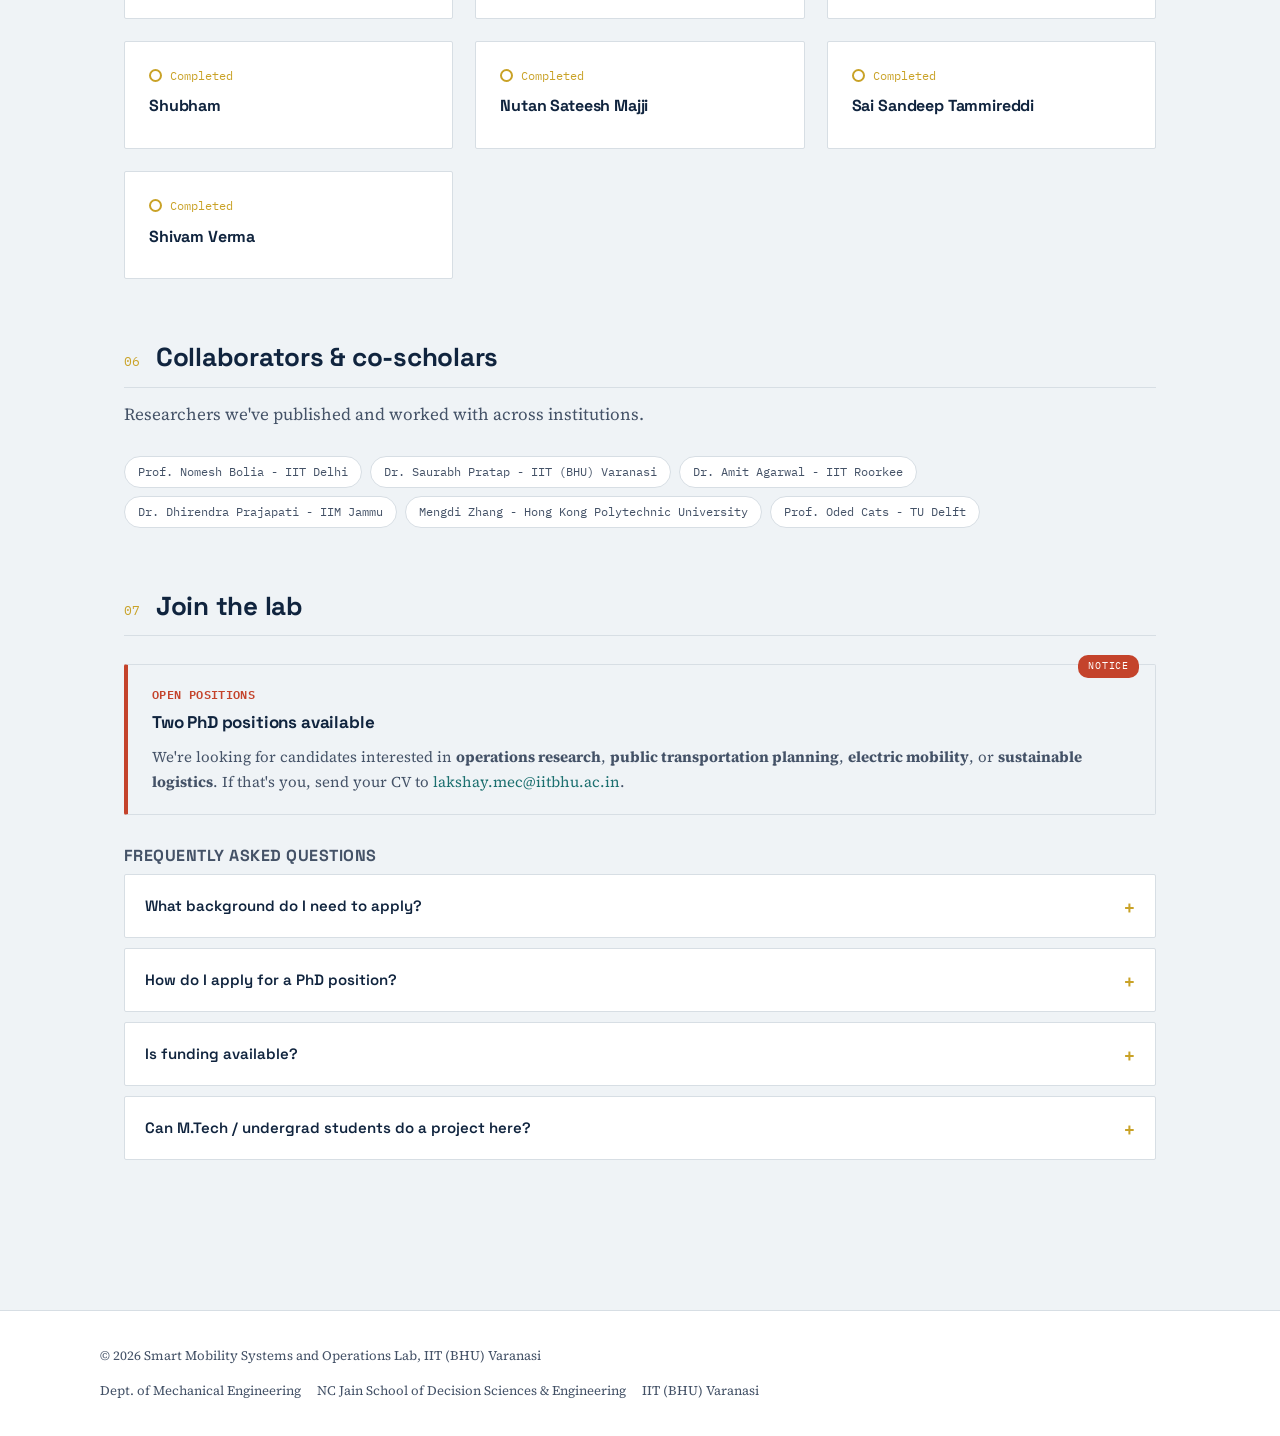
==== commit f88c94ab: "Update people.html" ====
--- a/people.html
+++ b/people.html
@@ -52,9 +52,8 @@
       <div class="person-body">
         <h3>Dr. Lakshay</h3>
       <div class="role">Associate Professor</div>
-          <p class="course">Department of Mechanical Engineering</p>
-        <p class="topic">Department of Mechanical Engineering . NC Jain School of Decision Sciences & Engineering . IIT (BHU) Varanasi<br>
-        Operations Research · Public Transportation Planning · Electric Mobility · Disaster Resilience</p>
+          <p class="course">Department of Mechanical Engineering . NC Jain School of Decision Sciences & Engineering (Joint Faculty) .</p>
+        <p class="topic"> Dr Lakshay works at the intersection of Operations Research, Stochastic Modelling, and Urban Transportation Systems, building optimisation and simulation-based decision-support tools for public transport agencies, electric mobility infrastructure, and disaster-resilient logistics. His research has been deployed with transport corporations including APSRTC, DTC, and BMTC, and he currently serves as an Institute Nodal Officer for PM Gati Shakti and India's Universities Network for Disaster Risk Reduction. Before returning to academia, he spent two years as a Research Scientist at Robert Bosch in Singapore, developing citywide traffic simulation models.</p>
         <div class="links">
           <a href="mailto:lakshay.mec@iitbhu.ac.in">Email</a>
           <a href="https://www.linkedin.com/in/lakshay-taneja-345a35150/" target="_blank" rel="noopener">LinkedIn</a>
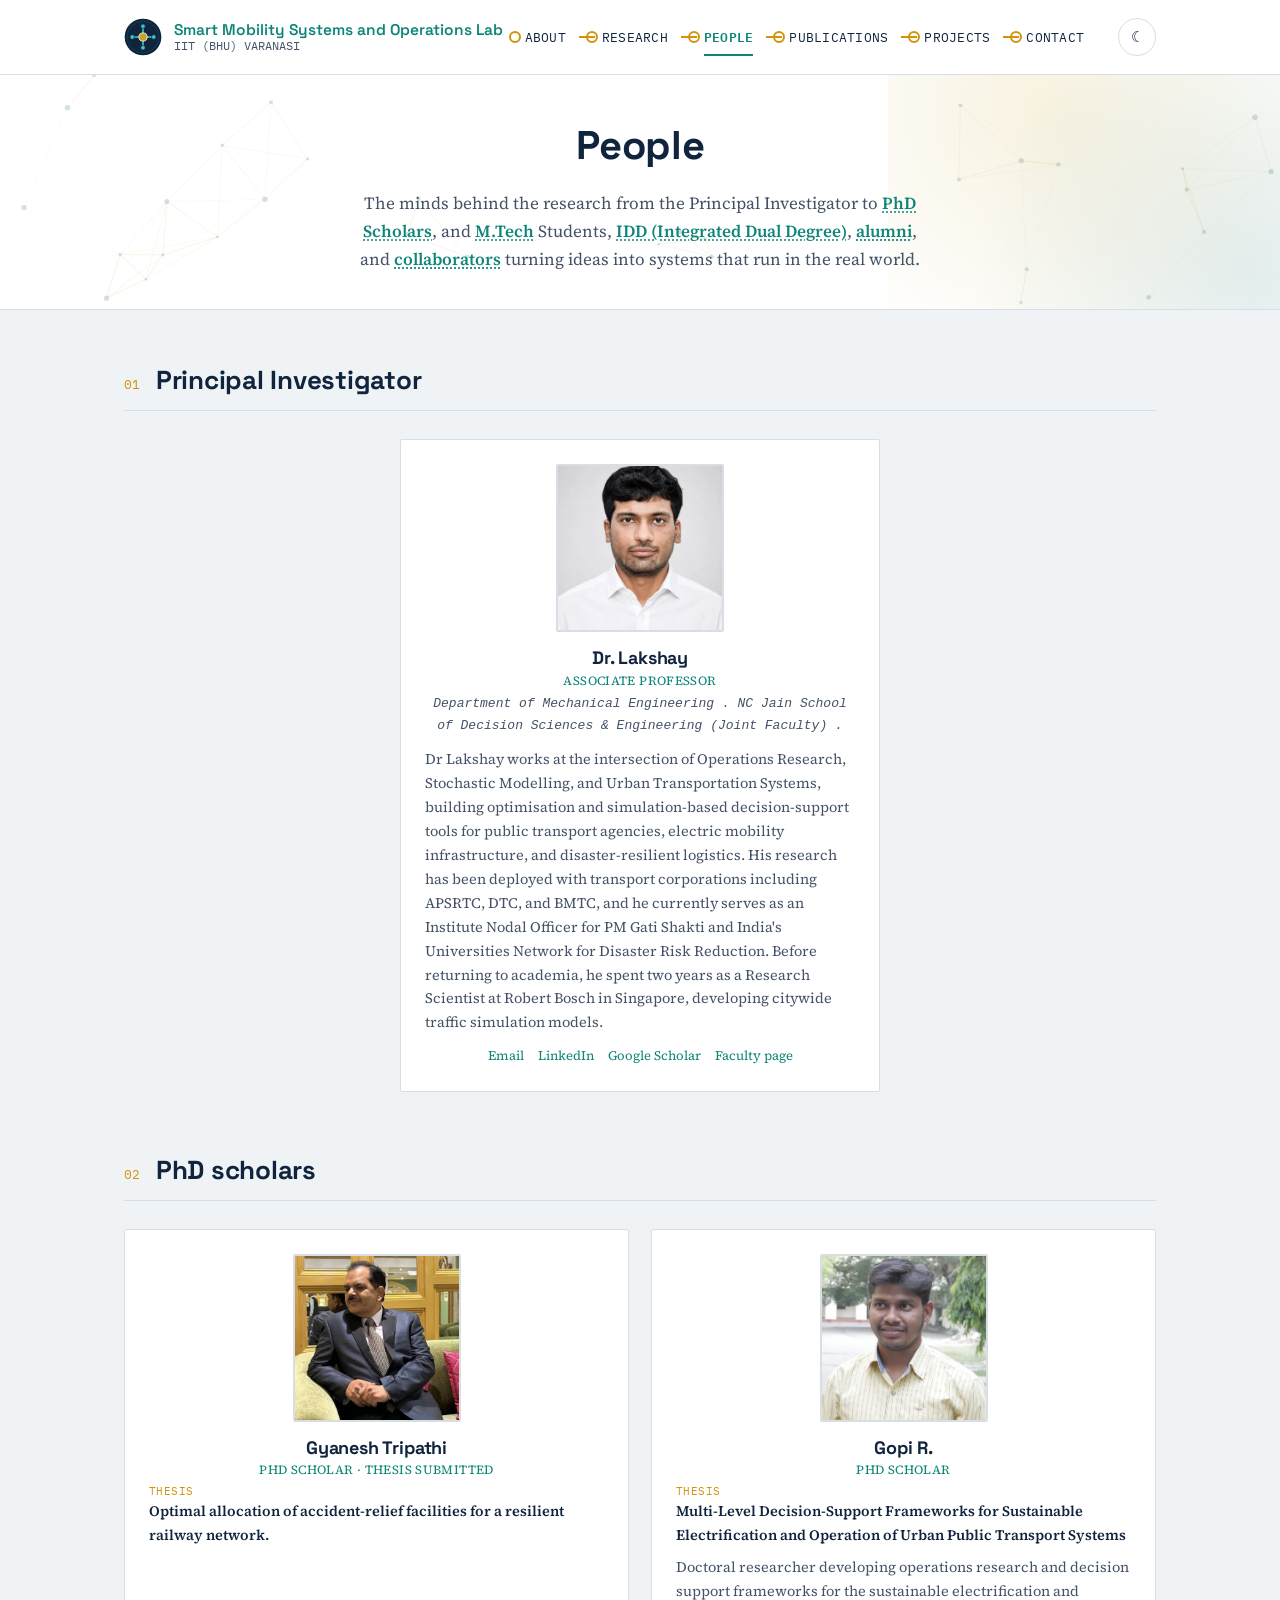
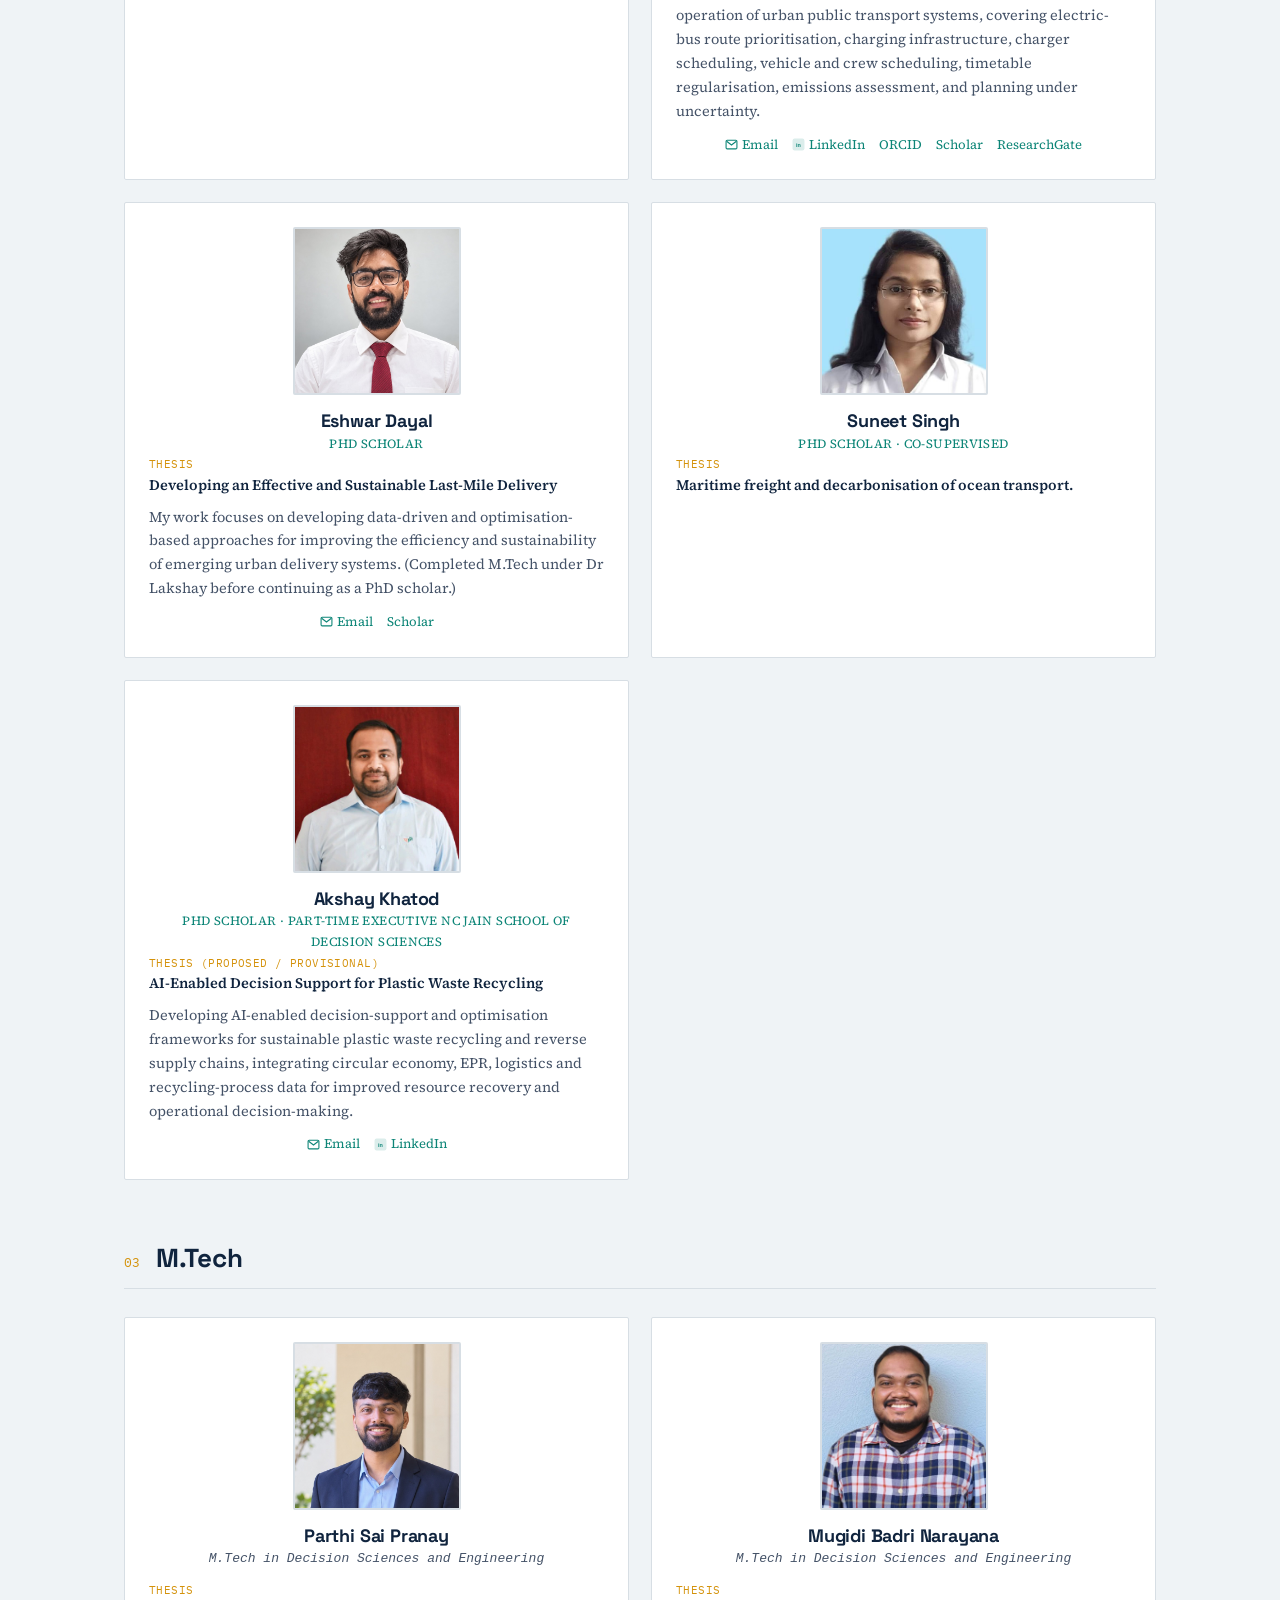
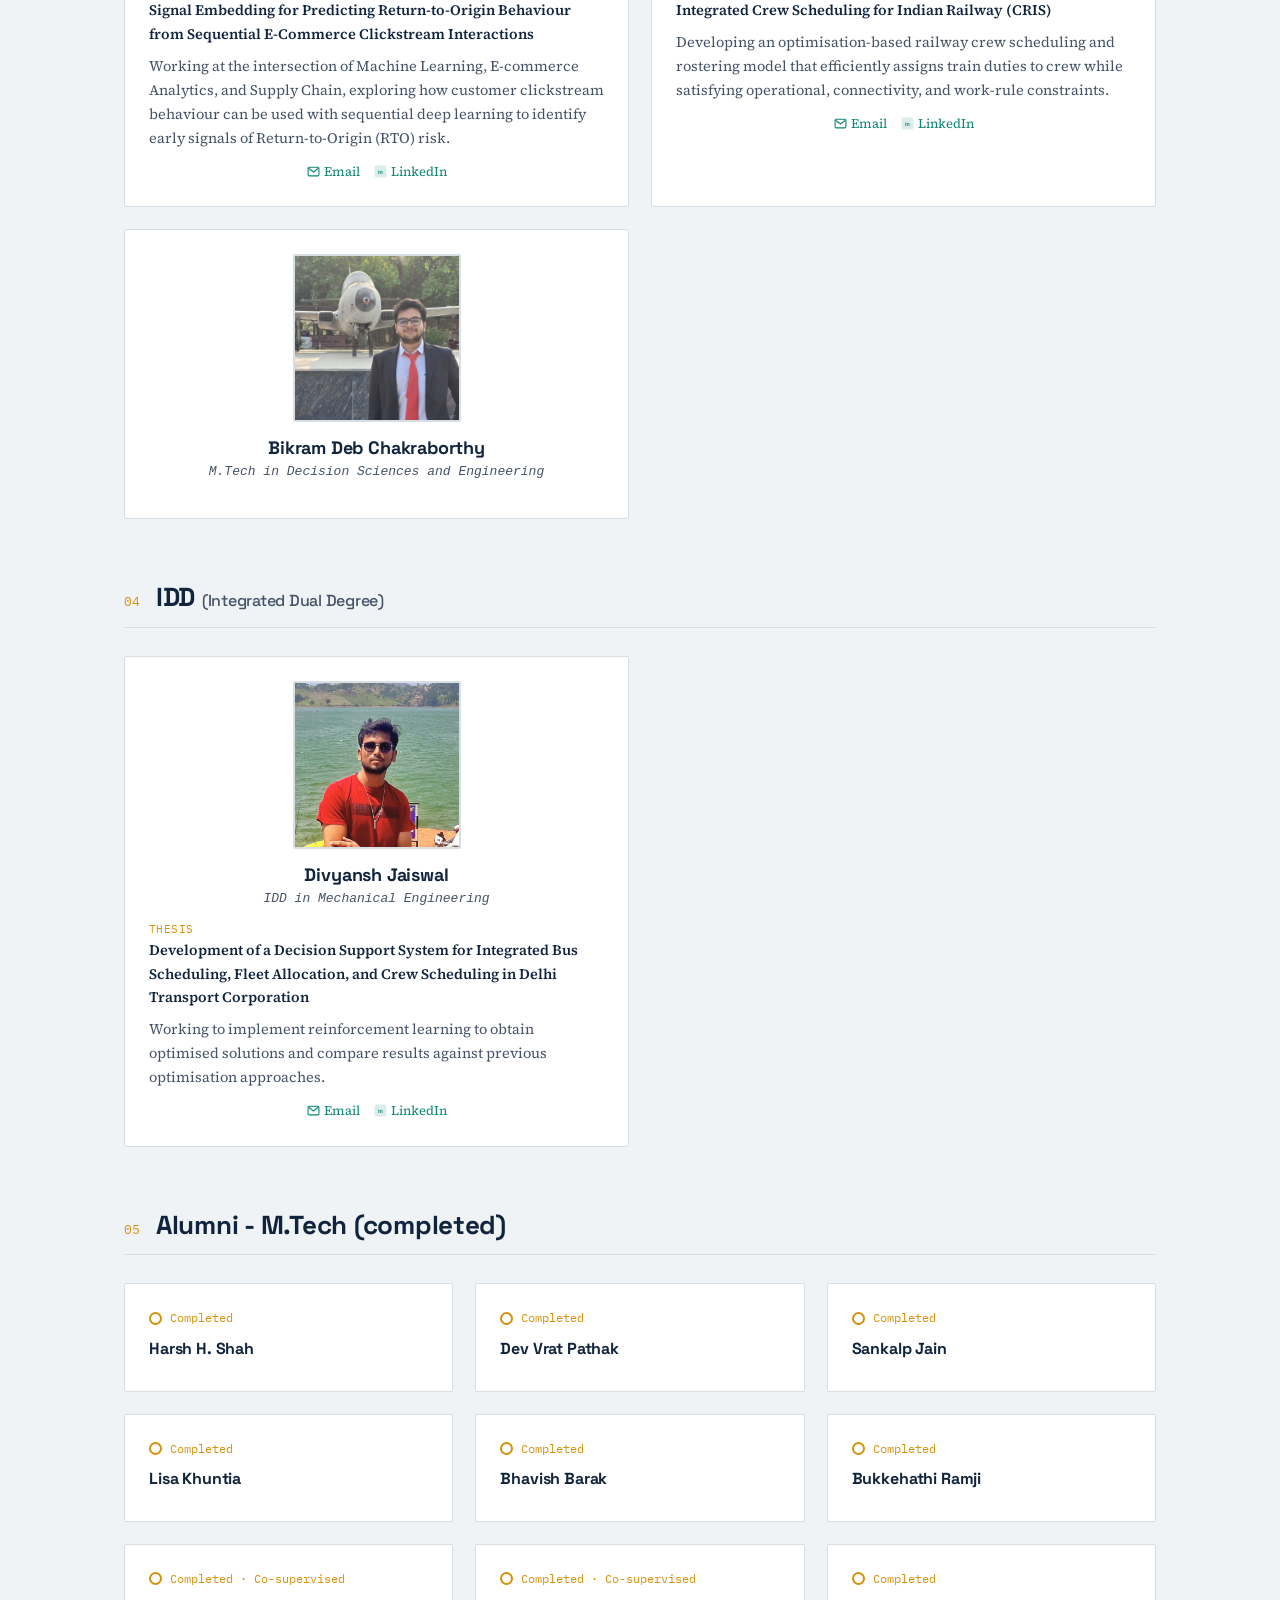
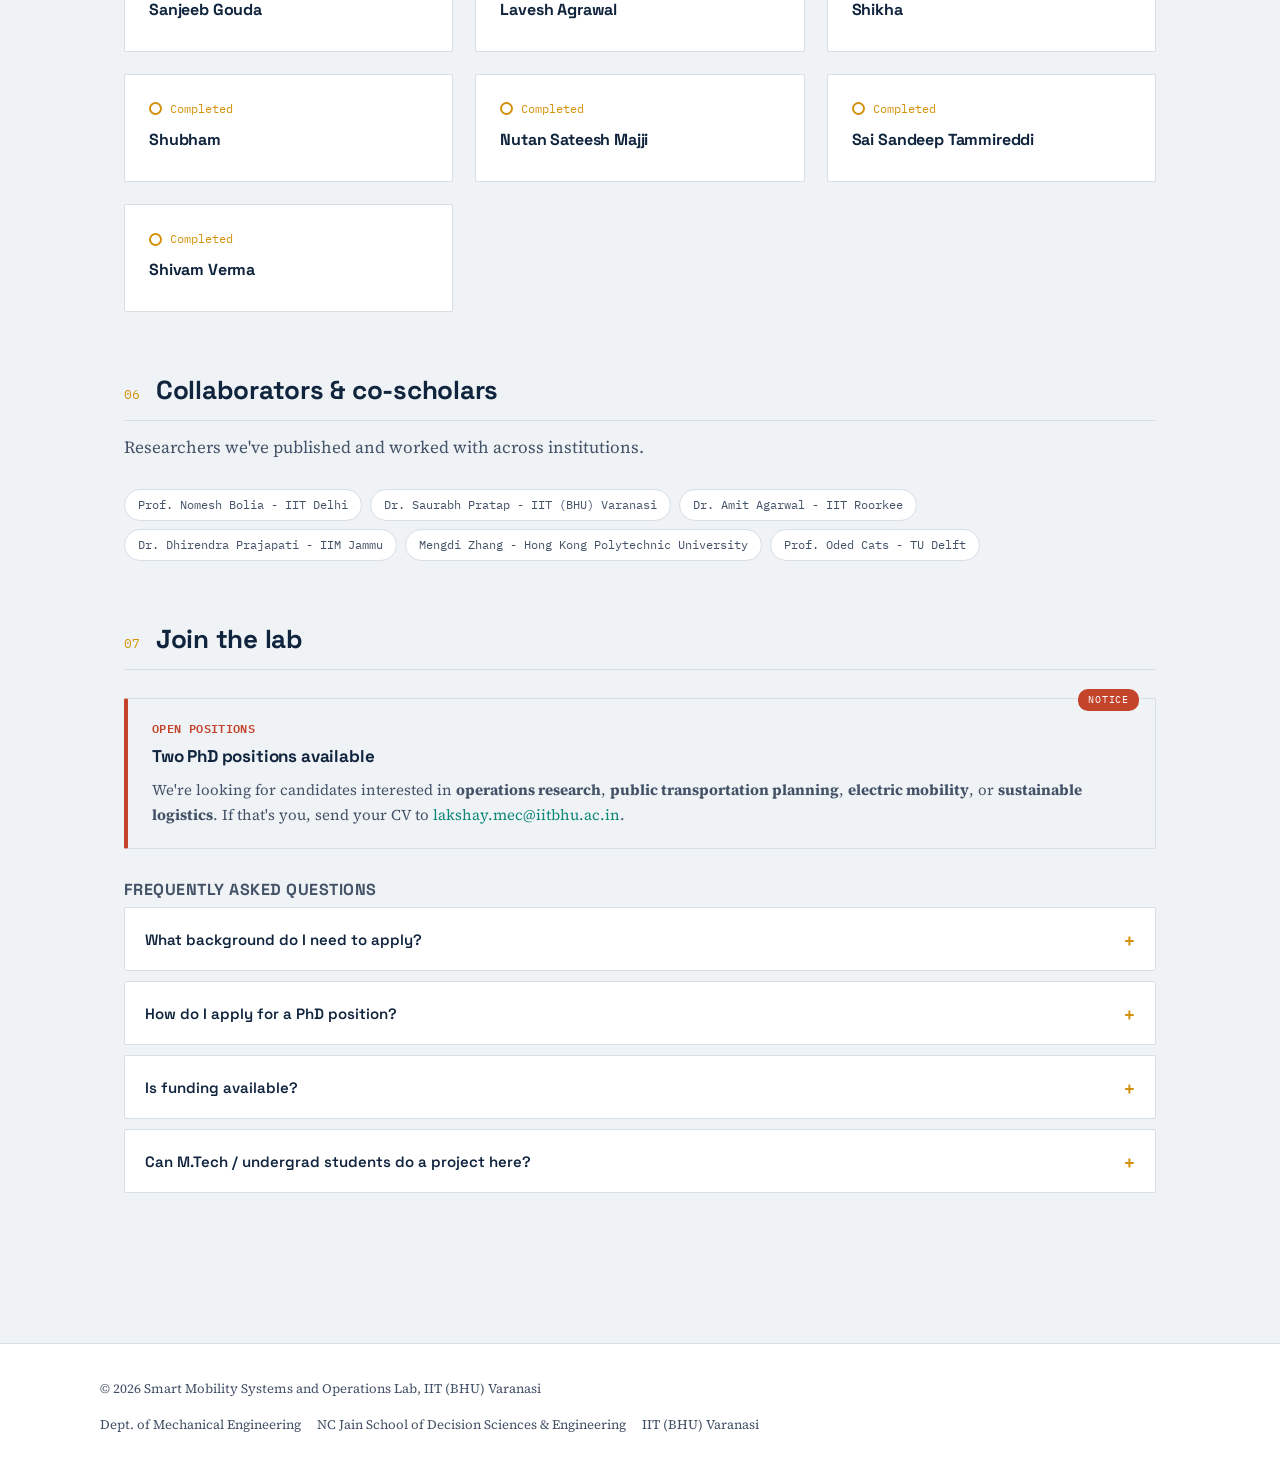
==== commit 9f73d841: "Update people.html" ====
--- a/people.html
+++ b/people.html
@@ -177,6 +177,7 @@
         <div class="avatar"><img src="assets/photos/bikram-deb-chakraborthy.jpg" alt="Bikram Deb Chakraborthy"></div>
         <div class="person-body">
           <h3>Bikram Deb Chakraborthy</h3>
+          <p class="course">M.Tech in Decision Sciences and Engineering</p>
         </div>
       </div>
 
@@ -204,7 +205,7 @@
   </section>
 
   <section id="alumni">
-    <div class="section-head reveal"><span class="num">05</span><h2>Alumni — M.Tech (completed)</h2></div>
+    <div class="section-head reveal"><span class="num">05</span><h2>Alumni - M.Tech (completed)</h2></div>
     <div class="grid cols-3">
       <div class="card reveal"><div class="stop-index">Completed</div><h3 style="font-size:16px;">Harsh H. Shah</h3></div>
       <div class="card reveal"><div class="stop-index">Completed</div><h3 style="font-size:16px;">Dev Vrat Pathak</h3></div>
--- a/css/style.css
+++ b/css/style.css
@@ -14,9 +14,11 @@
   --ink:       #10243E;
   --ink-soft:  #445267;
   --line:      #D7DEE4;
-  --gold:      #C9A227;   /* route line / accent */
-  --teal:      #1B6F6F;   /* secondary route line */
+  --gold:      #D4920B;   /* route line / accent — richer amber */
+  --teal:      #0D8577;   /* secondary route line — vivid emerald-teal */
   --coral:     #C4432B;   /* announcements / alerts, used sparingly */
+  --cyan:      #17B8C4;   /* graphic-only accent — electric/smart systems */
+  --green:     #1FA952;   /* graphic-only accent — EV & sustainability */
   --radius:    2px;
   --maxw:      1080px;
 }
@@ -27,9 +29,11 @@
   --ink:       #EDF1F6;
   --ink-soft:  #9DAAC0;
   --line:      #223353;
-  --gold:      #E0B940;
-  --teal:      #3FC7C1;
+  --gold:      #F0B33D;
+  --teal:      #2DD4C5;
   --coral:     #E2604A;
+  --cyan:      #3FE0EC;
+  --green:     #3DDB7A;
 }
 
 body, .card, .site-header, footer, .btn, nav.route a{
@@ -242,6 +246,60 @@
 
 @media (prefers-reduced-motion: reduce){
   .bunch-ticks-after line{animation:none;}
+}
+
+/* ---------- Research output growth chart (Publications page) ---------- */
+.pub-chart-wrap{
+  background:var(--paper); border:1px solid var(--line); border-radius:var(--radius);
+  padding:26px 30px 18px; margin-bottom:30px;
+}
+.pub-chart-head{display:flex; justify-content:space-between; align-items:baseline; margin-bottom:18px; flex-wrap:wrap; gap:6px;}
+.pub-chart-title{font-family:'Space Grotesk',sans-serif; font-weight:700; font-size:16px;}
+.pub-chart-sub{font-family:'IBM Plex Mono',monospace; font-size:11.5px; color:var(--ink-soft);}
+.pub-chart{display:flex; align-items:flex-end; gap:8px; height:130px; border-bottom:2px solid var(--line); padding-bottom:0;}
+.pub-bar-col{flex:1; display:flex; flex-direction:column; align-items:center; justify-content:flex-end; height:100%;}
+.pub-bar{
+  width:62%; min-width:10px; border-radius:3px 3px 0 0;
+  background:linear-gradient(180deg, var(--cyan), var(--teal));
+  transform:scaleY(0); transform-origin:bottom;
+  transition:transform .7s cubic-bezier(.22,.8,.3,1);
+}
+.pub-bar-zero{background:var(--line);}
+.pub-bar-peak{background:linear-gradient(180deg, var(--gold), var(--cyan));}
+.reveal.visible .pub-bar{transform:scaleY(1);}
+.pub-bar-year{font-family:'IBM Plex Mono',monospace; font-size:10px; color:var(--ink-soft); margin-top:8px;}
+.pub-chart-foot{font-size:12px; color:var(--ink-soft); font-style:italic; margin:10px 0 0;}
+
+/* ---------- EV charging battery infographic (Research page) ---------- */
+.ev-viz{
+  background:var(--paper); border:1px solid var(--line); border-radius:var(--radius);
+  padding:20px 28px; margin-bottom:28px; display:flex; align-items:center; gap:24px; flex-wrap:wrap;
+}
+.ev-battery-svg{width:140px; height:auto; flex:none;}
+.ev-shell{fill:none; stroke:var(--ink-soft); stroke-width:2;}
+.ev-fill{fill:var(--green); animation:evCharge 3.2s ease-in-out infinite;}
+@keyframes evCharge{
+  0%{width:0;}
+  45%{width:66px;}
+  85%{width:66px;}
+  100%{width:0;}
+}
+.ev-bolt{fill:var(--gold); animation:evBoltFlash 3.2s ease-in-out infinite;}
+@keyframes evBoltFlash{
+  0%,100%{opacity:.4;}
+  50%{opacity:1;}
+}
+.ev-labels{
+  display:flex; align-items:center; gap:16px; flex-wrap:wrap;
+  font-family:'IBM Plex Mono',monospace; font-size:12.5px; color:var(--ink-soft);
+}
+.ev-arrow{color:var(--green); font-weight:600;}
+
+@media (prefers-reduced-motion: reduce){
+  .ev-fill, .ev-bolt{animation:none; width:66px; opacity:1;}
+}
+@media (max-width:600px){
+  .ev-viz{flex-direction:column; align-items:flex-start;}
 }
 .btn{
   display:inline-block; padding:11px 20px; border-radius:var(--radius);
@@ -555,6 +613,8 @@
 
 /* Stat counters */
 .stat-num{font-size:34px; color:var(--teal); font-weight:700; font-family:'Space Grotesk',sans-serif;}
+.stat-icon{width:30px; height:30px; color:var(--gold); margin-bottom:10px; transition:transform .3s ease, color .3s ease;}
+.card:hover .stat-icon{transform:scale(1.12); color:var(--cyan);}
 
 /* Filter bar (publications / research tags) */
 .filter-bar{display:flex; flex-wrap:wrap; gap:8px; margin-bottom:24px;}
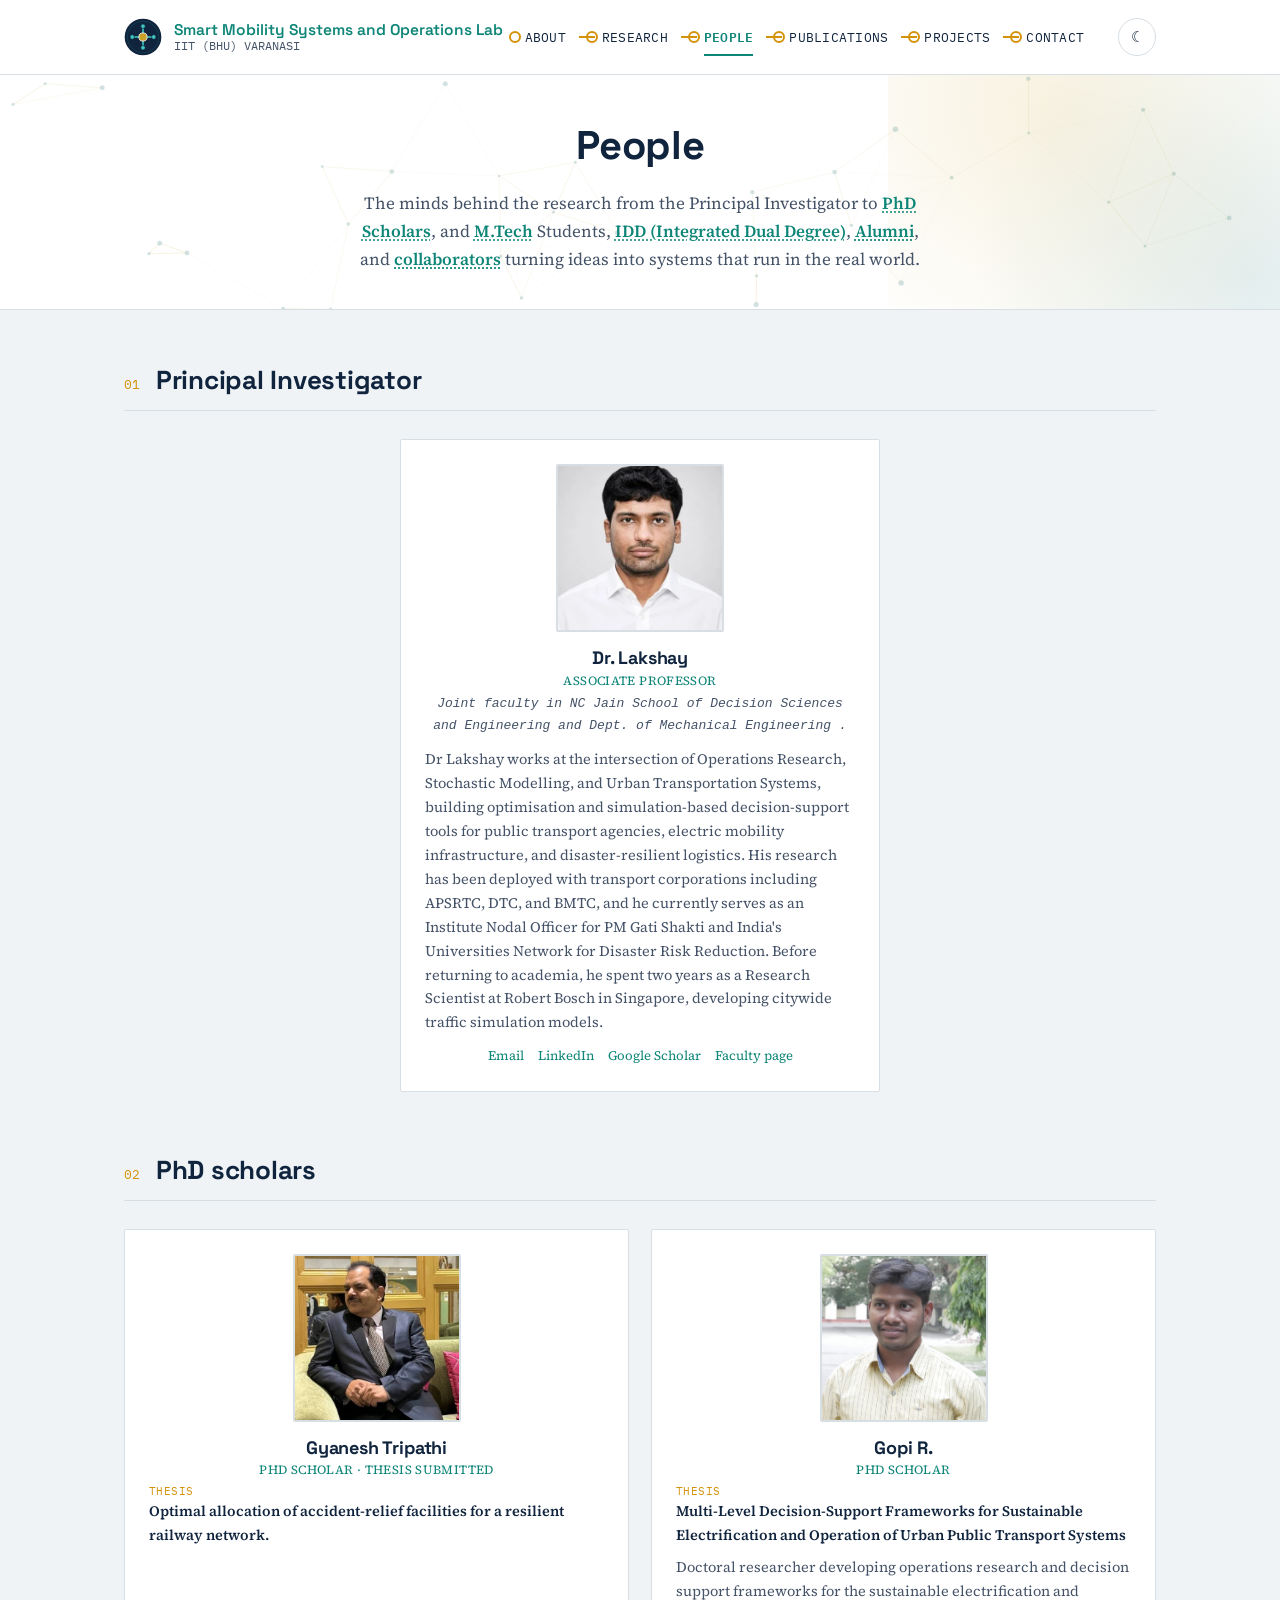
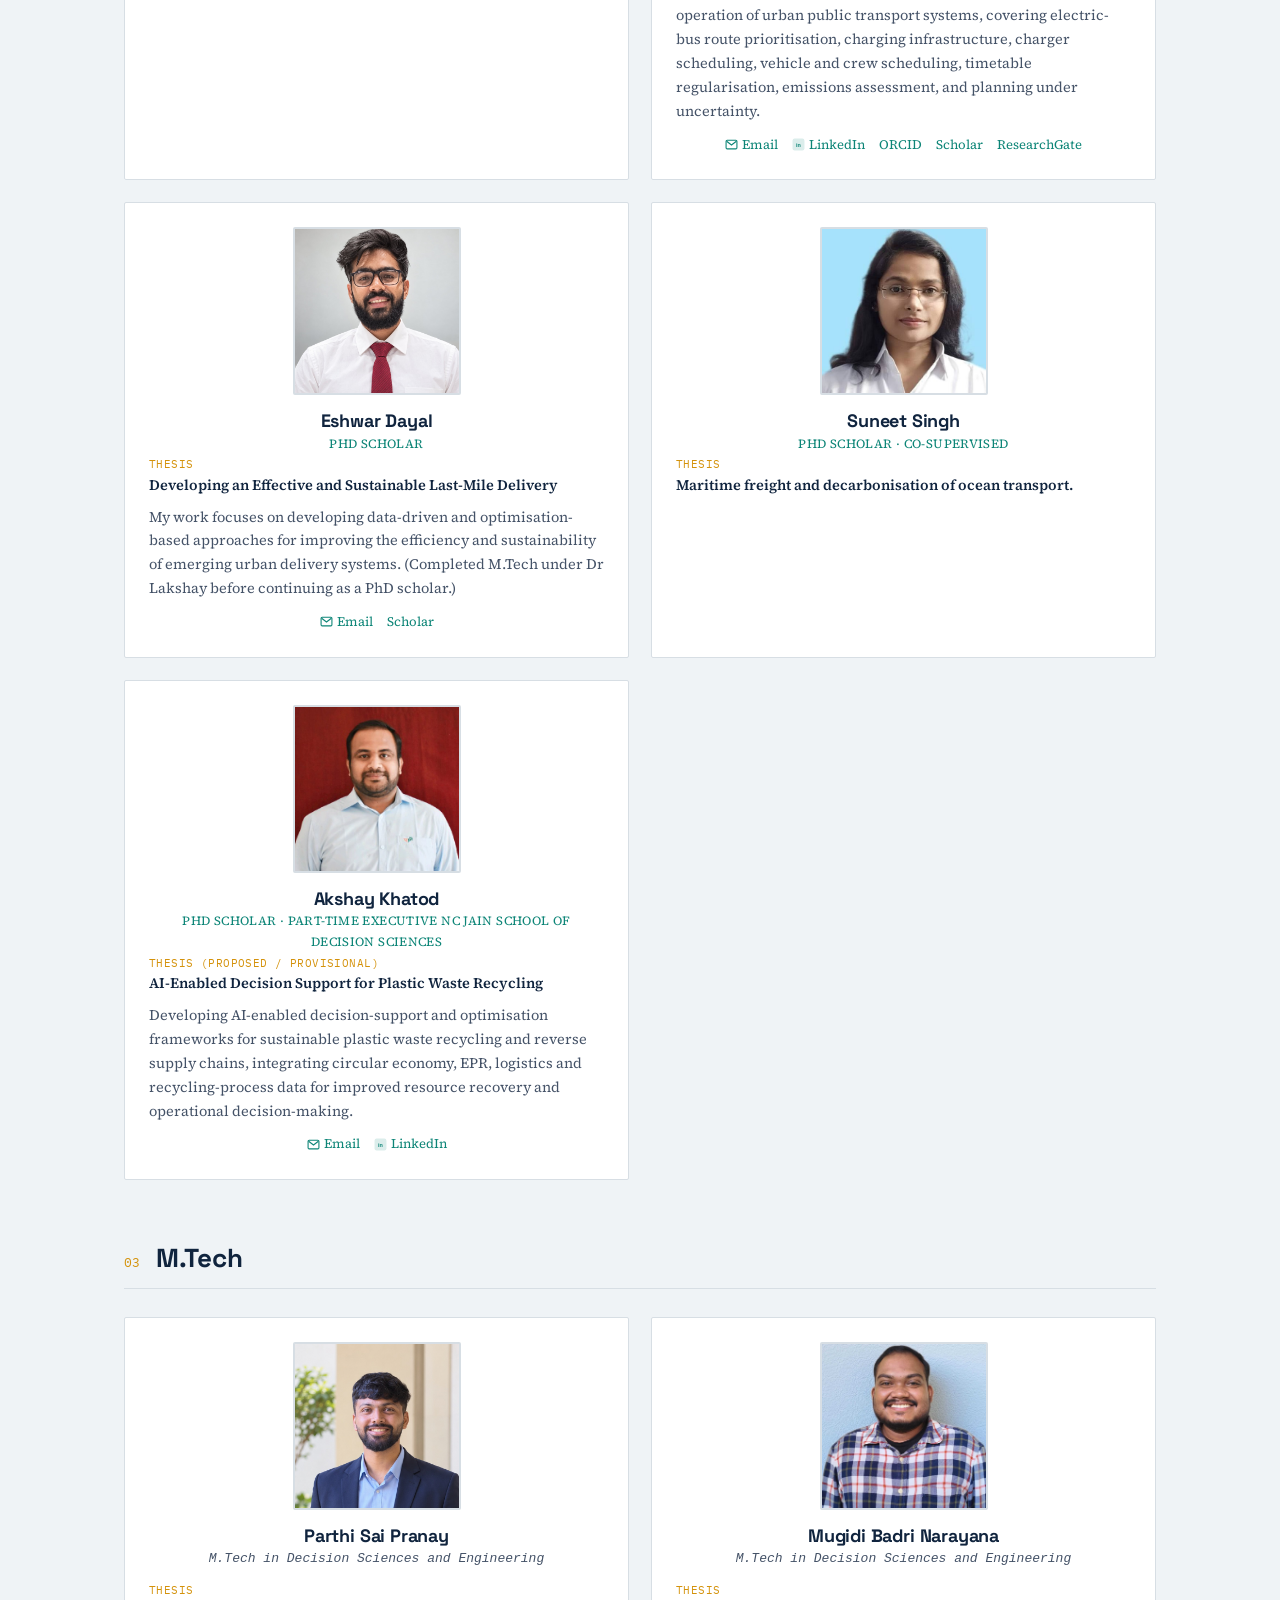
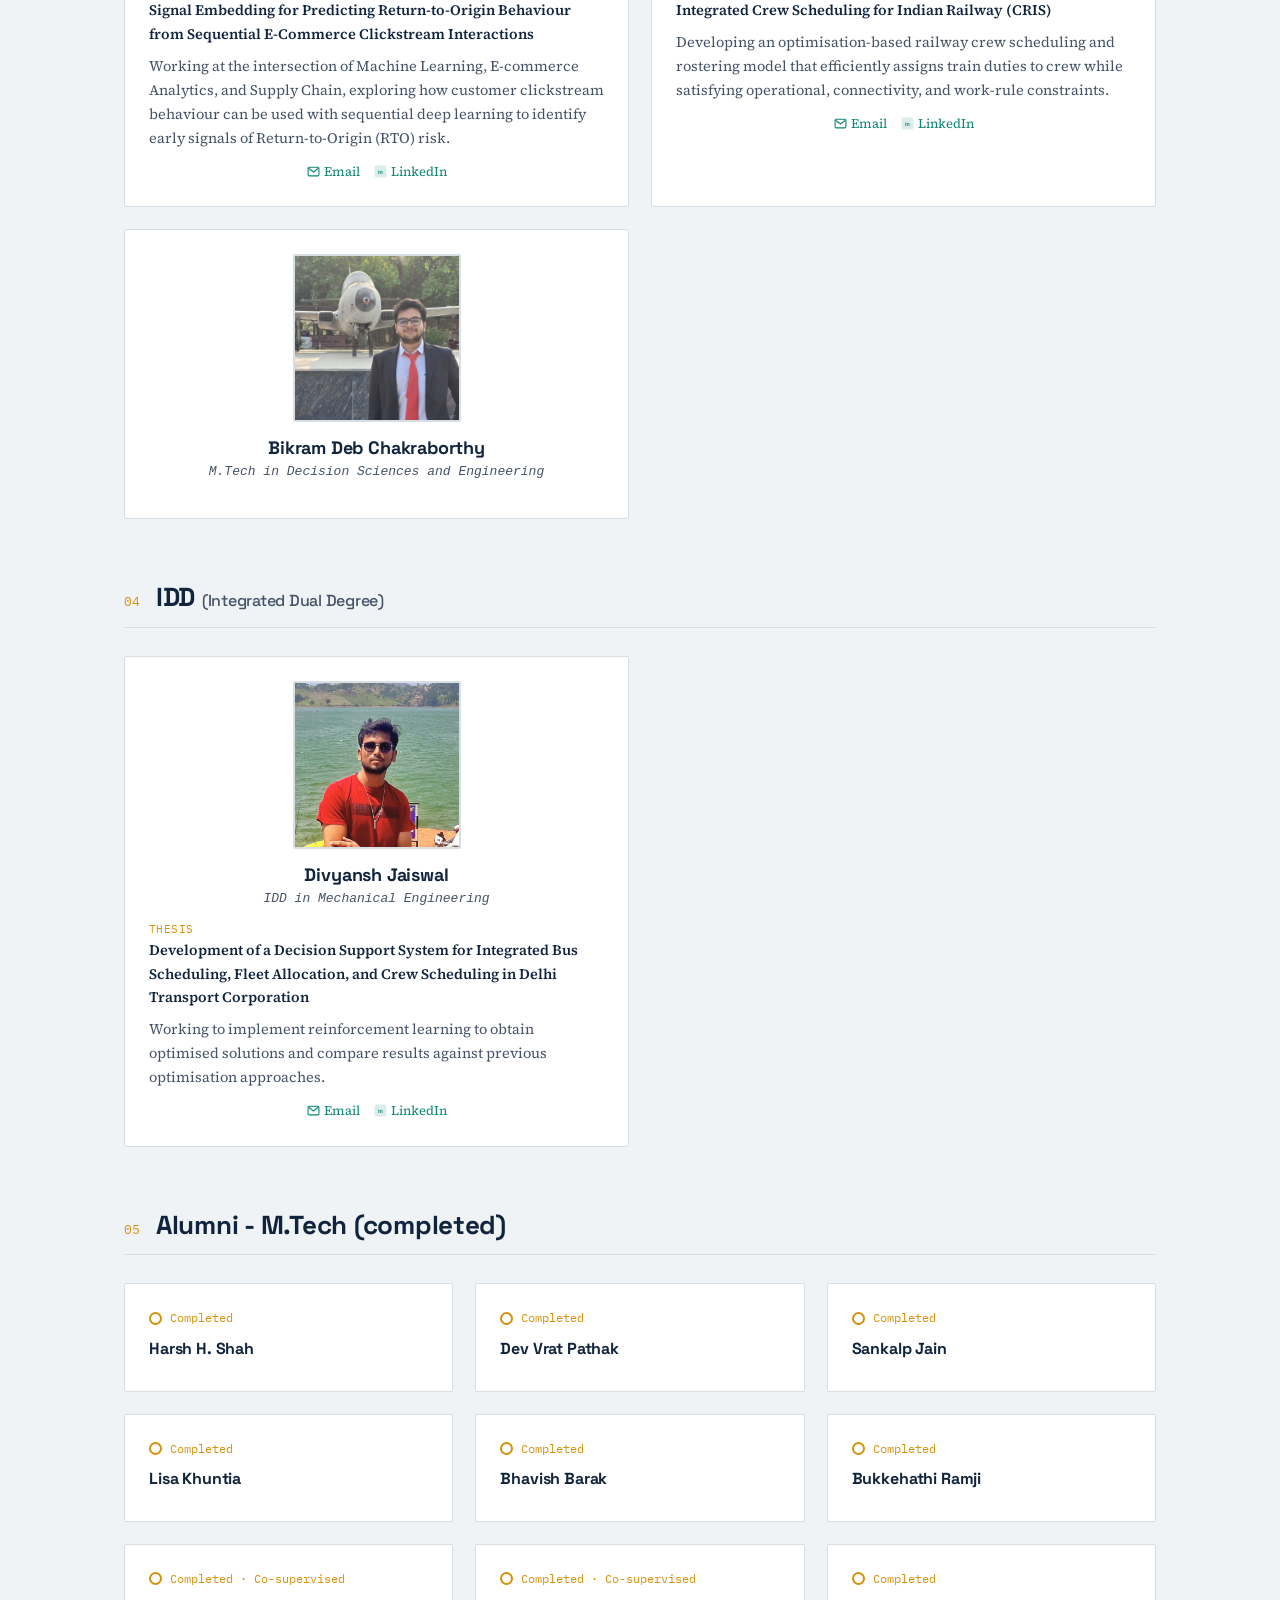
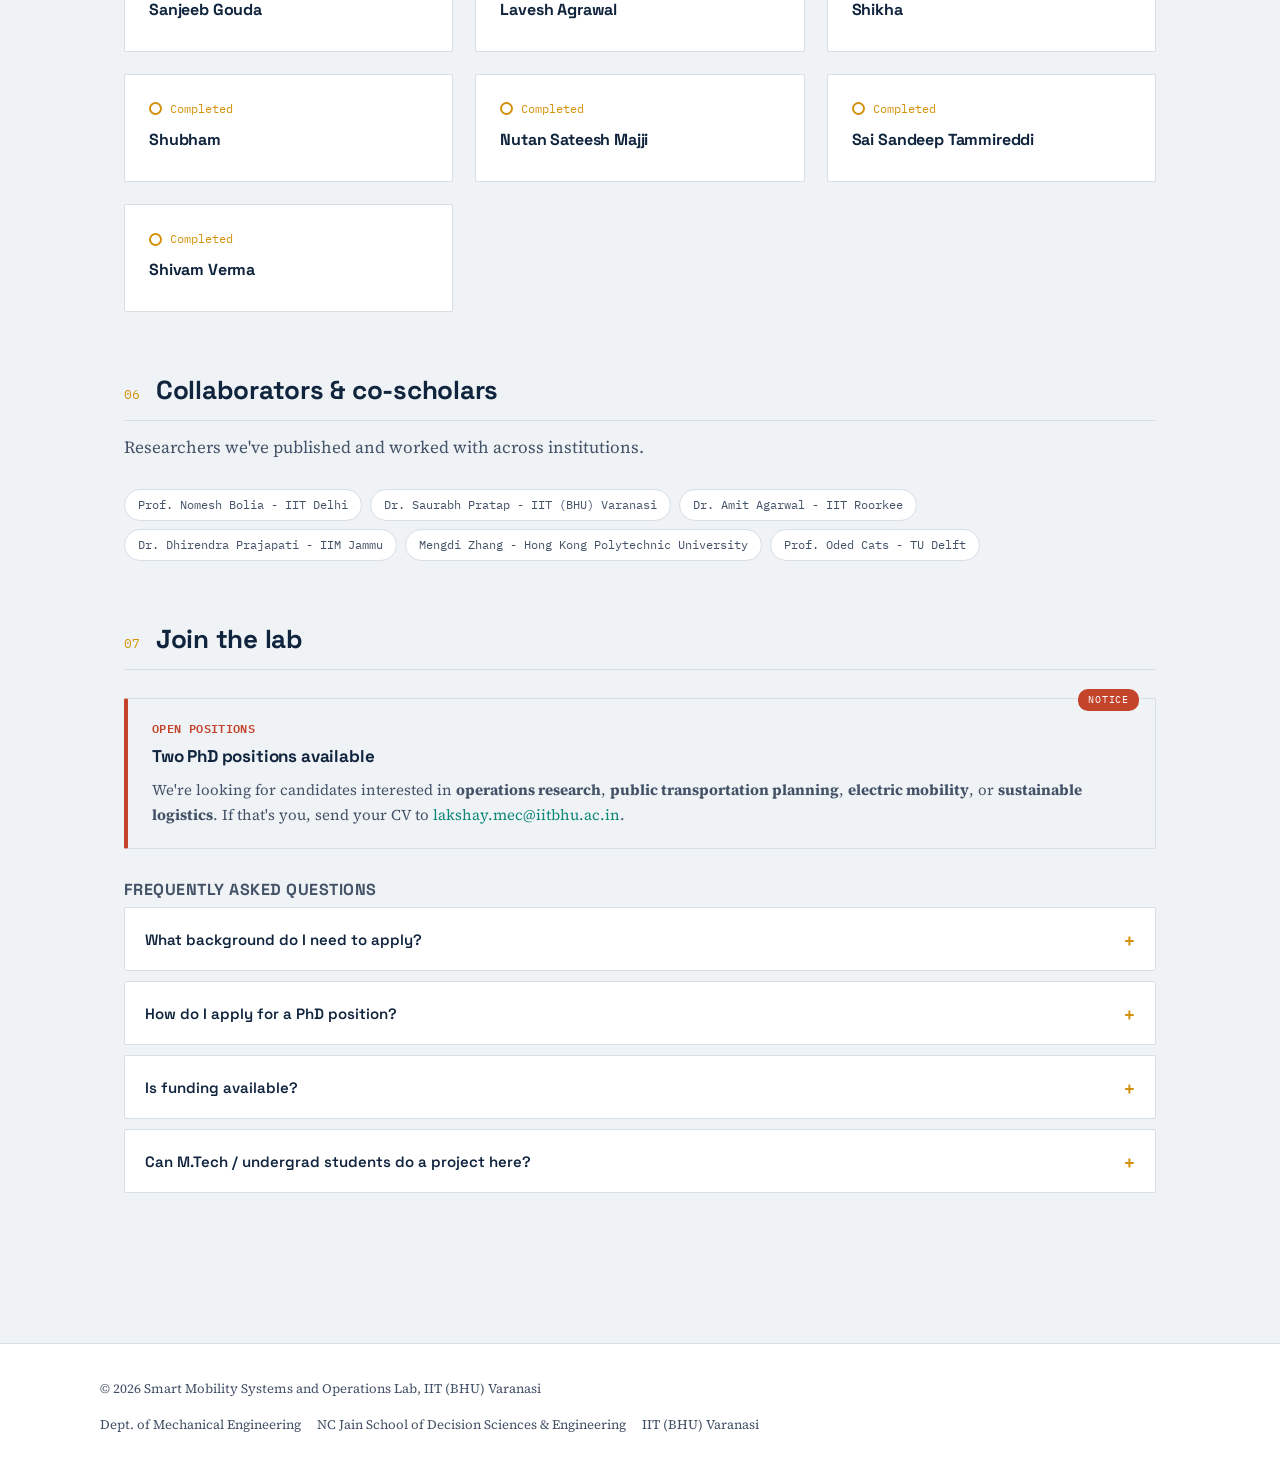
==== commit 7abaaff4: "Update people.html" ====
--- a/people.html
+++ b/people.html
@@ -39,7 +39,7 @@
   <canvas id="network-canvas" aria-hidden="true" style="position:absolute;inset:0;width:100%;height:100%;opacity:.35;pointer-events:none;"></canvas>
   <div class="page-hero-inner center">
     <h1>People</h1>
-    <p class="lede">The minds behind the research from the Principal Investigator to <a href="#phd">PhD Scholars</a>, and <a href="#mtech">M.Tech</a> Students, <a href="#idd">IDD (Integrated Dual Degree)</a>, <a href="#alumni">alumni</a>, and <a href="#collaborators">collaborators</a> turning ideas into systems that run in the real world.</p>
+    <p class="lede">The minds behind the research from the Principal Investigator to <a href="#phd">PhD Scholars</a>, and <a href="#mtech">M.Tech</a> Students, <a href="#idd">IDD (Integrated Dual Degree)</a>, <a href="#alumni">Alumni</a>, and <a href="#collaborators">collaborators</a> turning ideas into systems that run in the real world.</p>
   </div>
 </div>
 
@@ -52,8 +52,9 @@
       <div class="person-body">
         <h3>Dr. Lakshay</h3>
       <div class="role">Associate Professor</div>
-          <p class="course">Department of Mechanical Engineering . NC Jain School of Decision Sciences & Engineering (Joint Faculty) .</p>
-        <p class="topic"> Dr Lakshay works at the intersection of Operations Research, Stochastic Modelling, and Urban Transportation Systems, building optimisation and simulation-based decision-support tools for public transport agencies, electric mobility infrastructure, and disaster-resilient logistics. His research has been deployed with transport corporations including APSRTC, DTC, and BMTC, and he currently serves as an Institute Nodal Officer for PM Gati Shakti and India's Universities Network for Disaster Risk Reduction. Before returning to academia, he spent two years as a Research Scientist at Robert Bosch in Singapore, developing citywide traffic simulation models.</p>
+          <p class="course"> Joint faculty in NC Jain School of Decision Sciences and Engineering and Dept. of Mechanical Engineering .</p>
+        <p class="topic"> Dr Lakshay works at the intersection of Operations Research, Stochastic Modelling, and Urban Transportation Systems, building optimisation and simulation-based decision-support tools for public transport agencies, electric mobility infrastructure, and disaster-resilient logistics. His research has been deployed with transport corporations including APSRTC, DTC, and BMTC, and he currently serves as an Institute Nodal Officer for PM Gati Shakti and India's Universities Network for Disaster Risk Reduction. 
+          Before returning to academia, he spent two years as a Research Scientist at Robert Bosch in Singapore, developing citywide traffic simulation models.</p>
         <div class="links">
           <a href="mailto:lakshay.mec@iitbhu.ac.in">Email</a>
           <a href="https://www.linkedin.com/in/lakshay-taneja-345a35150/" target="_blank" rel="noopener">LinkedIn</a>
